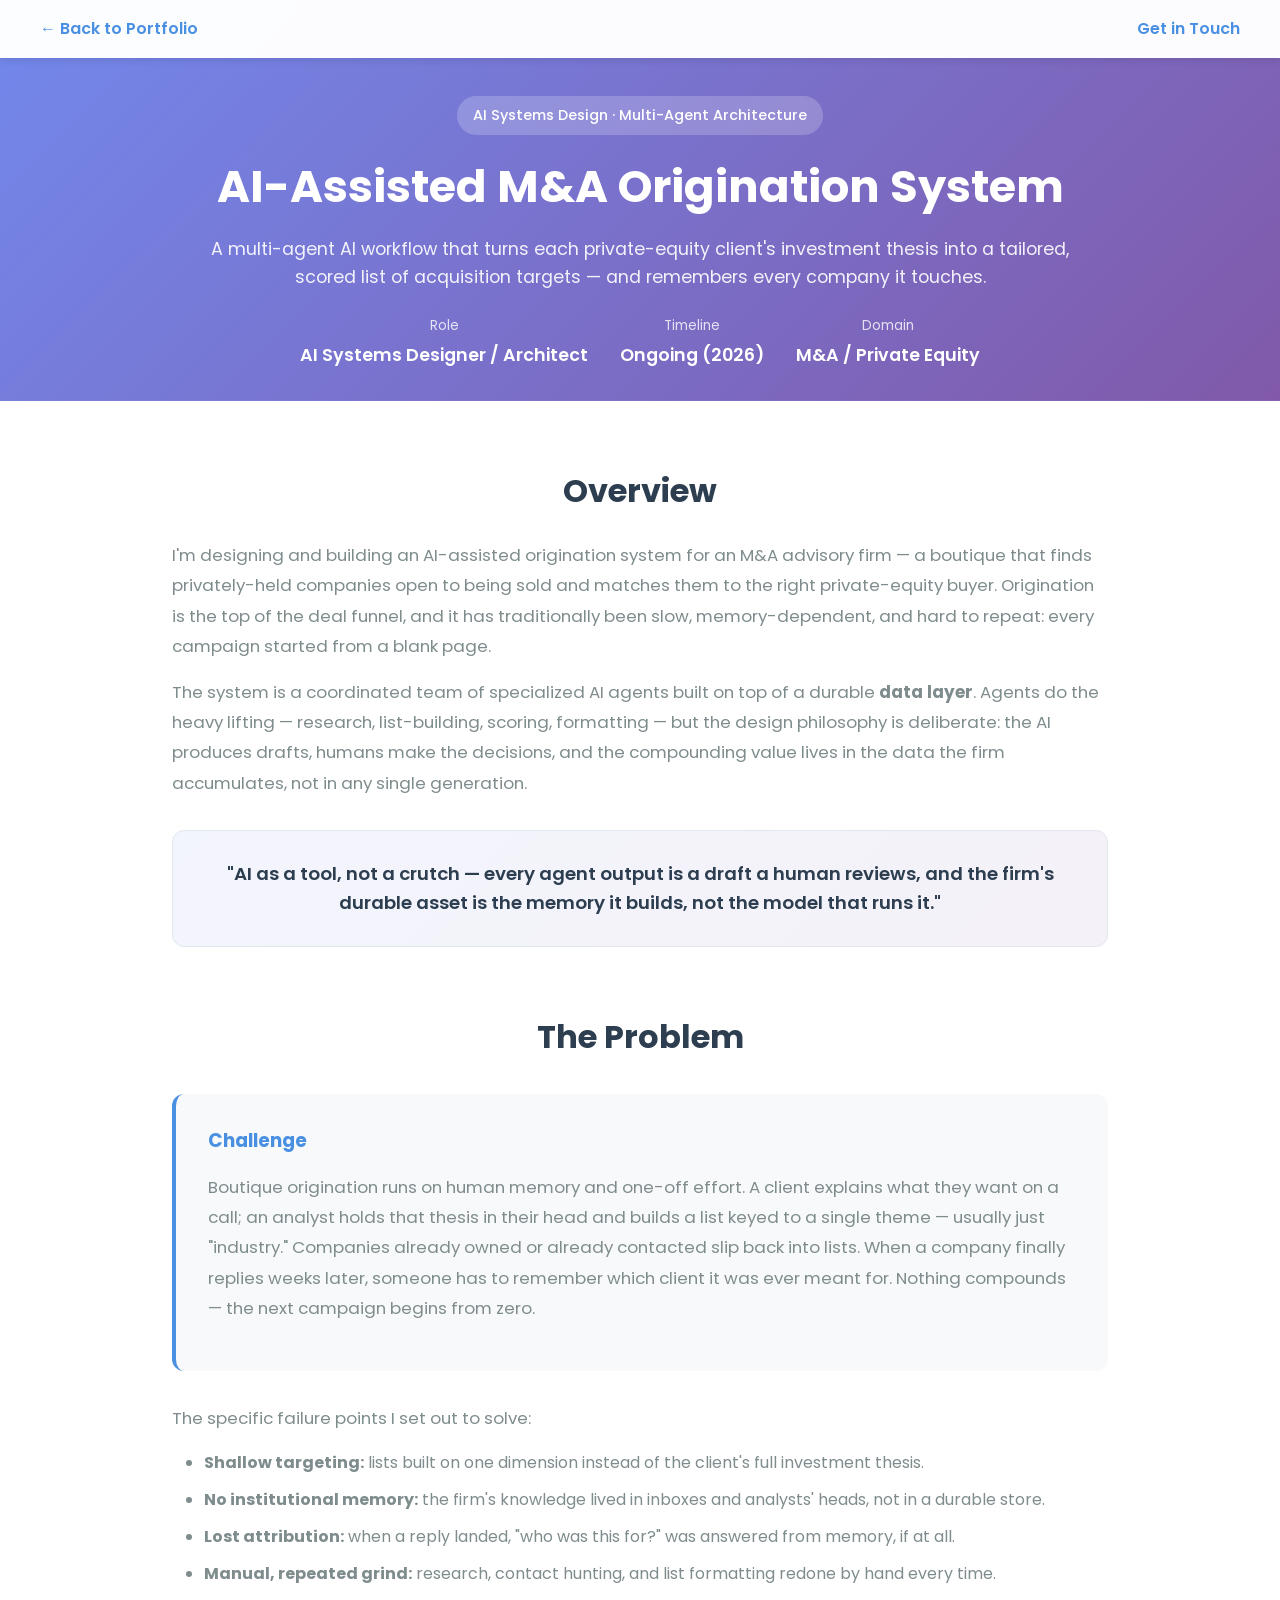
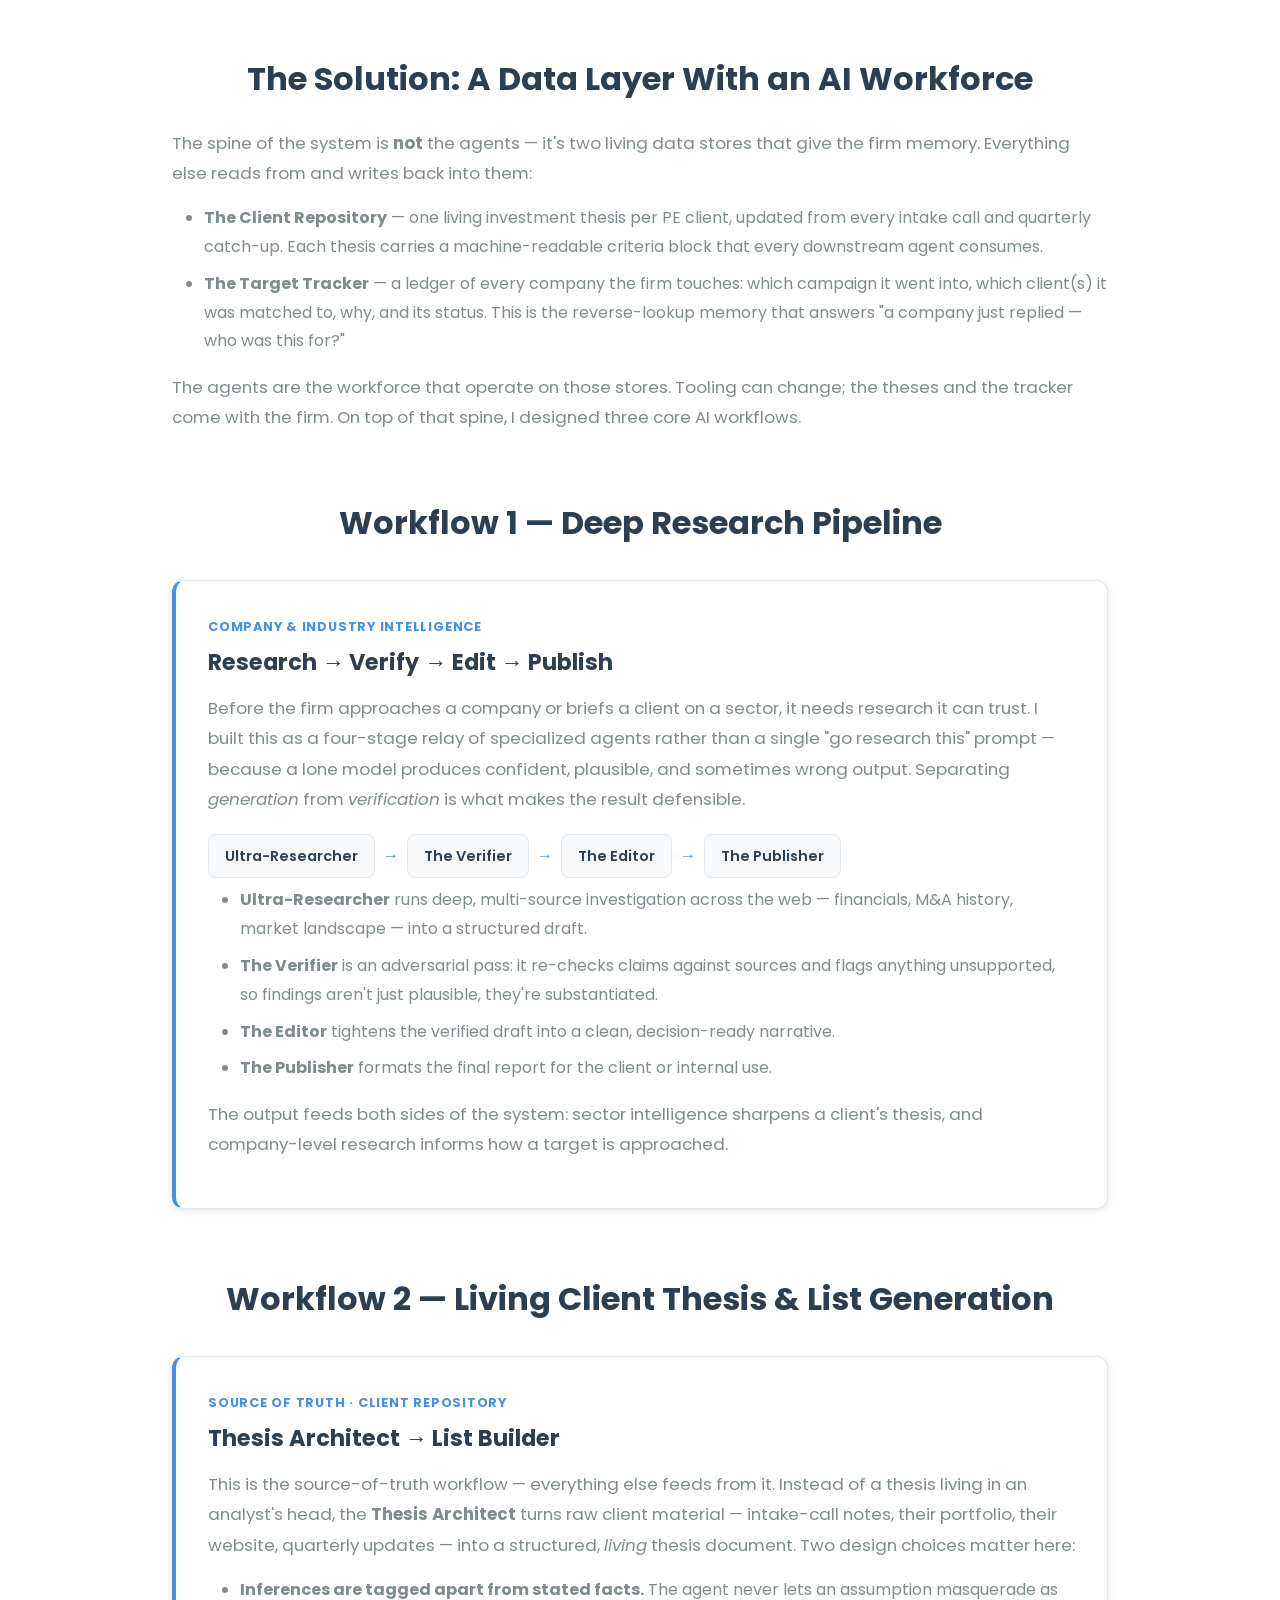
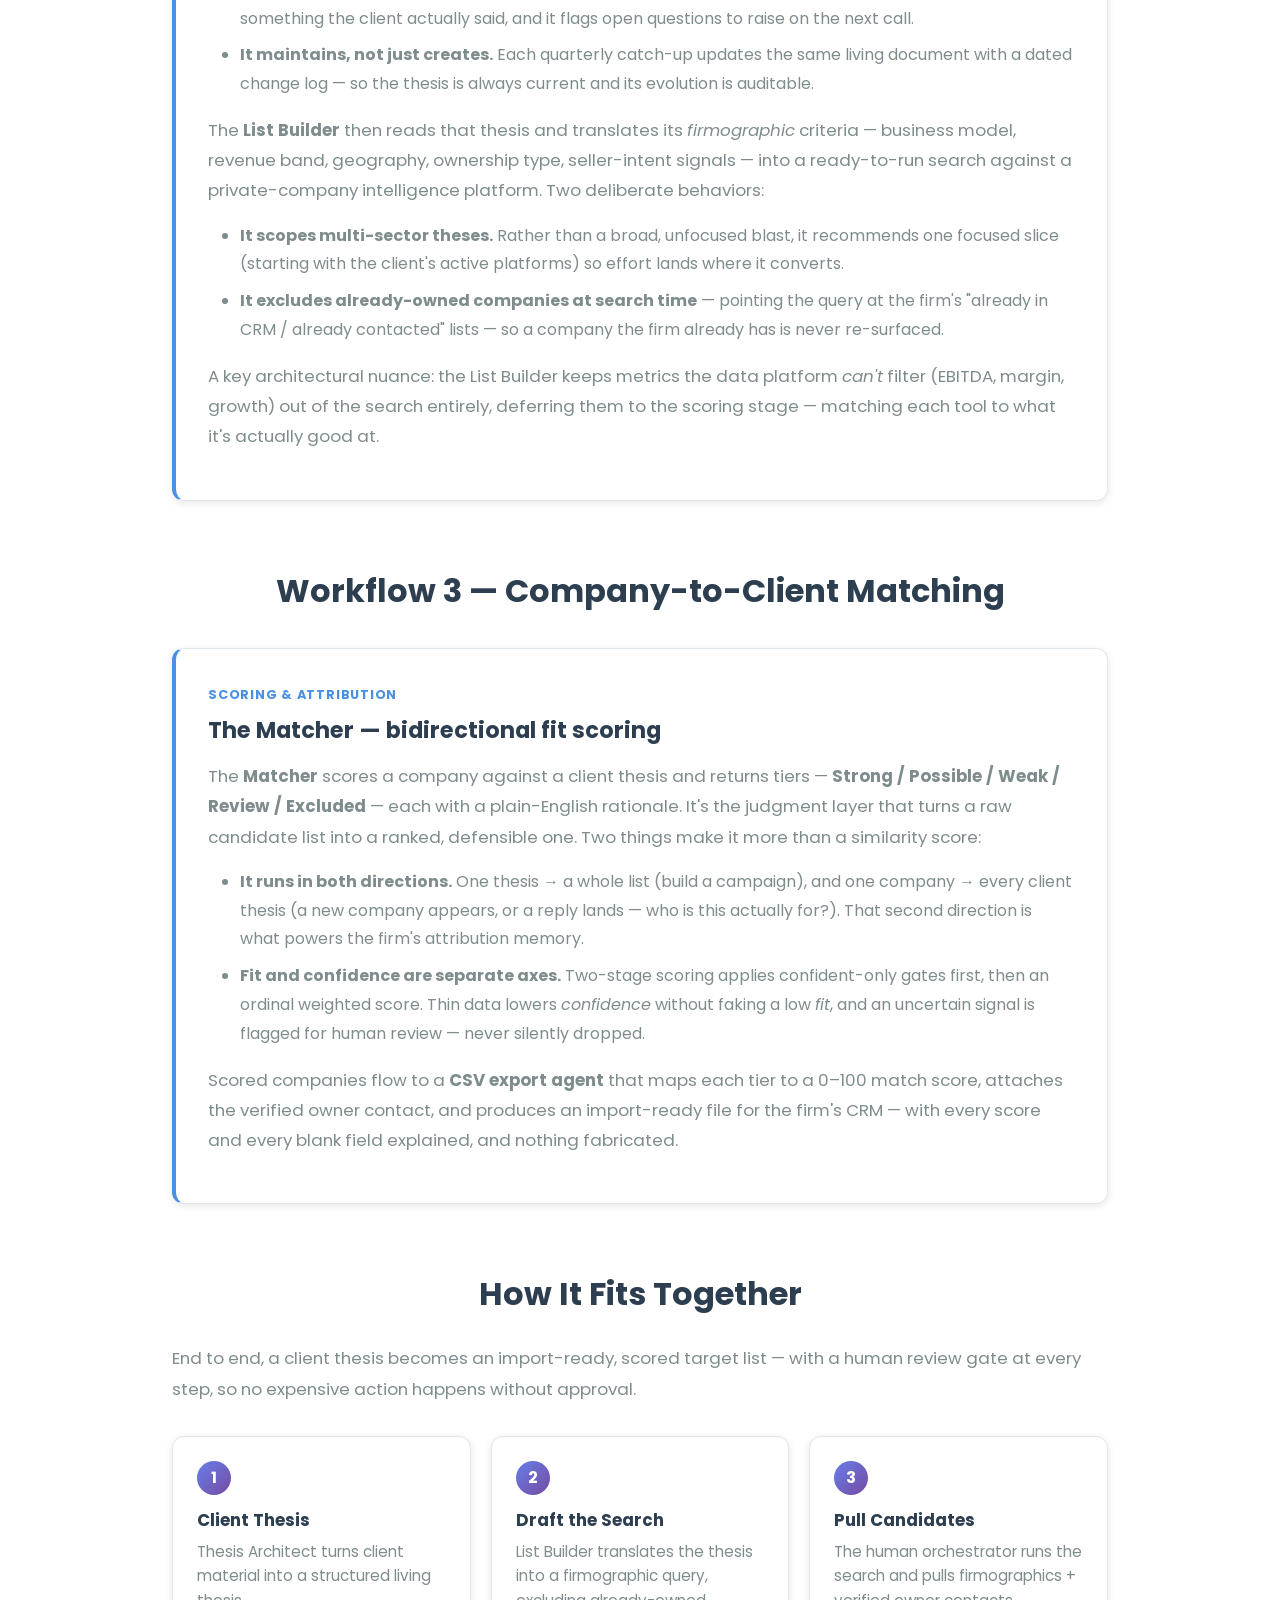
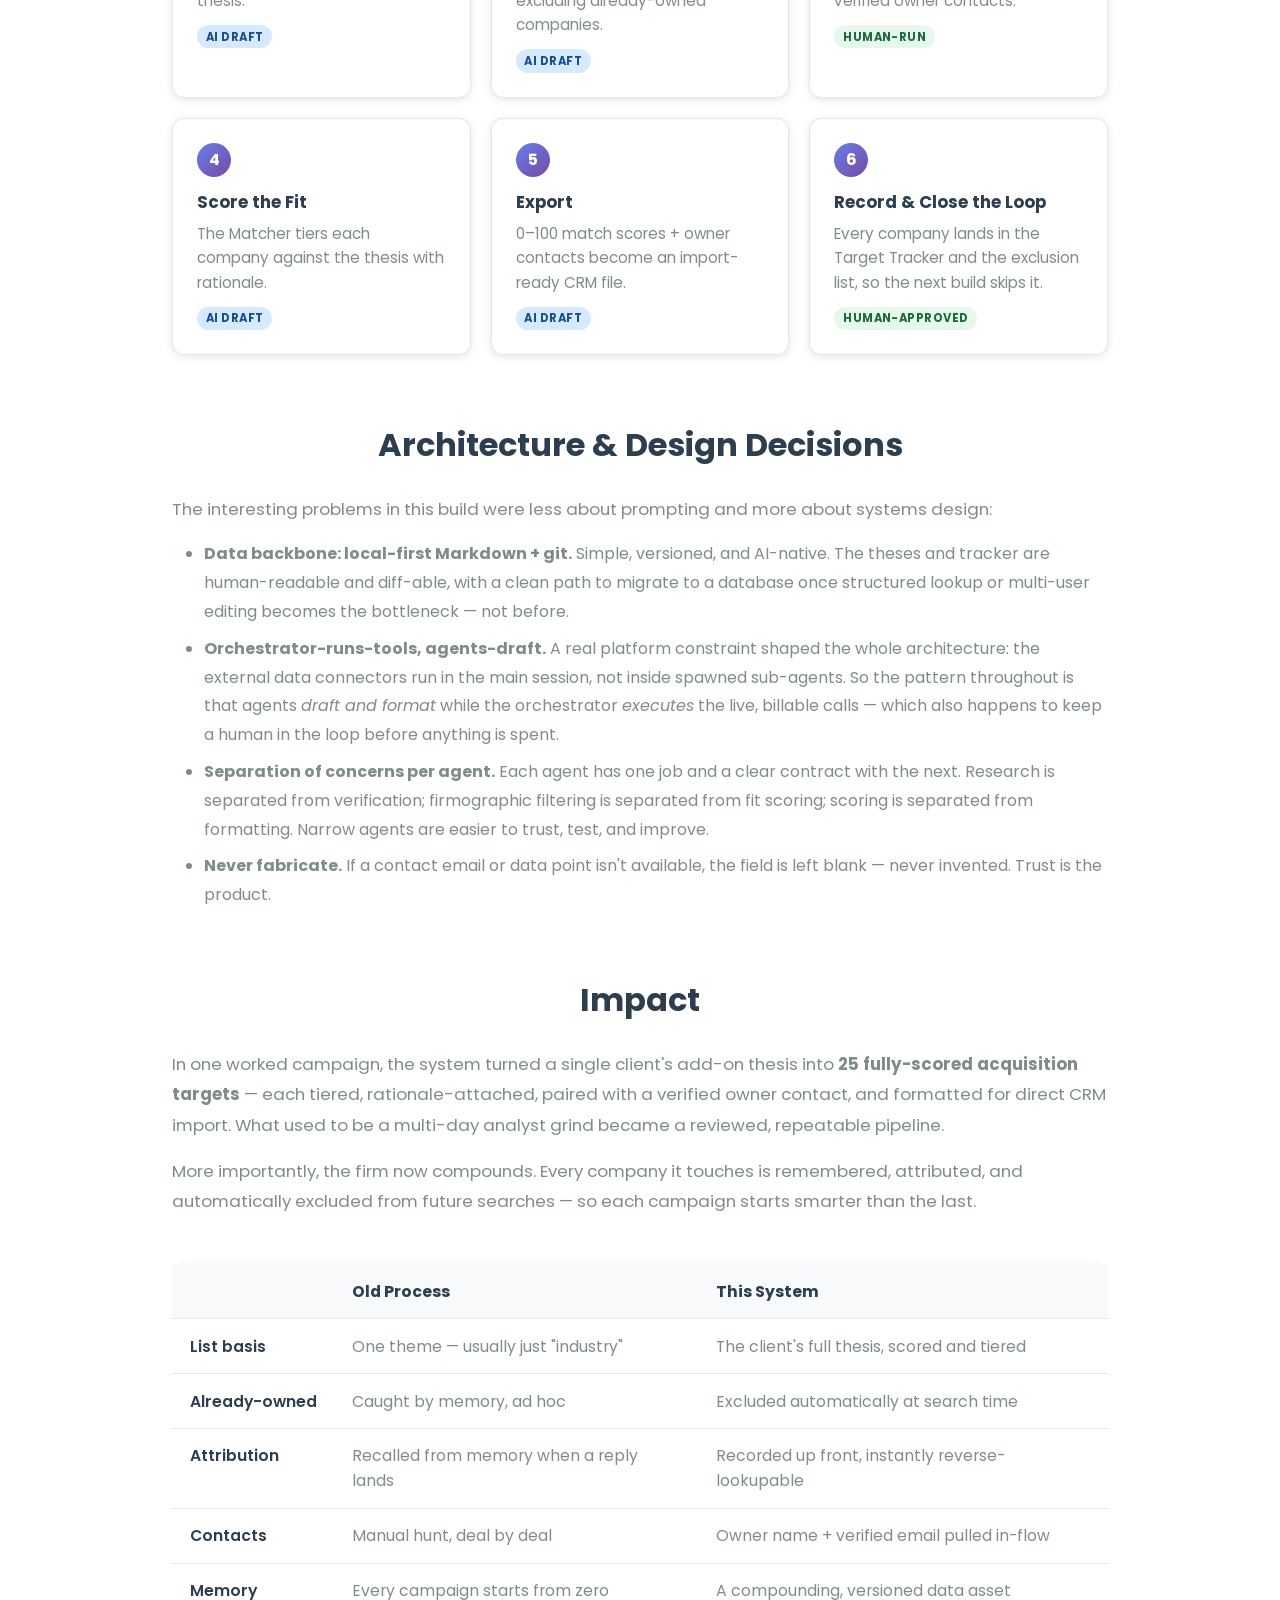
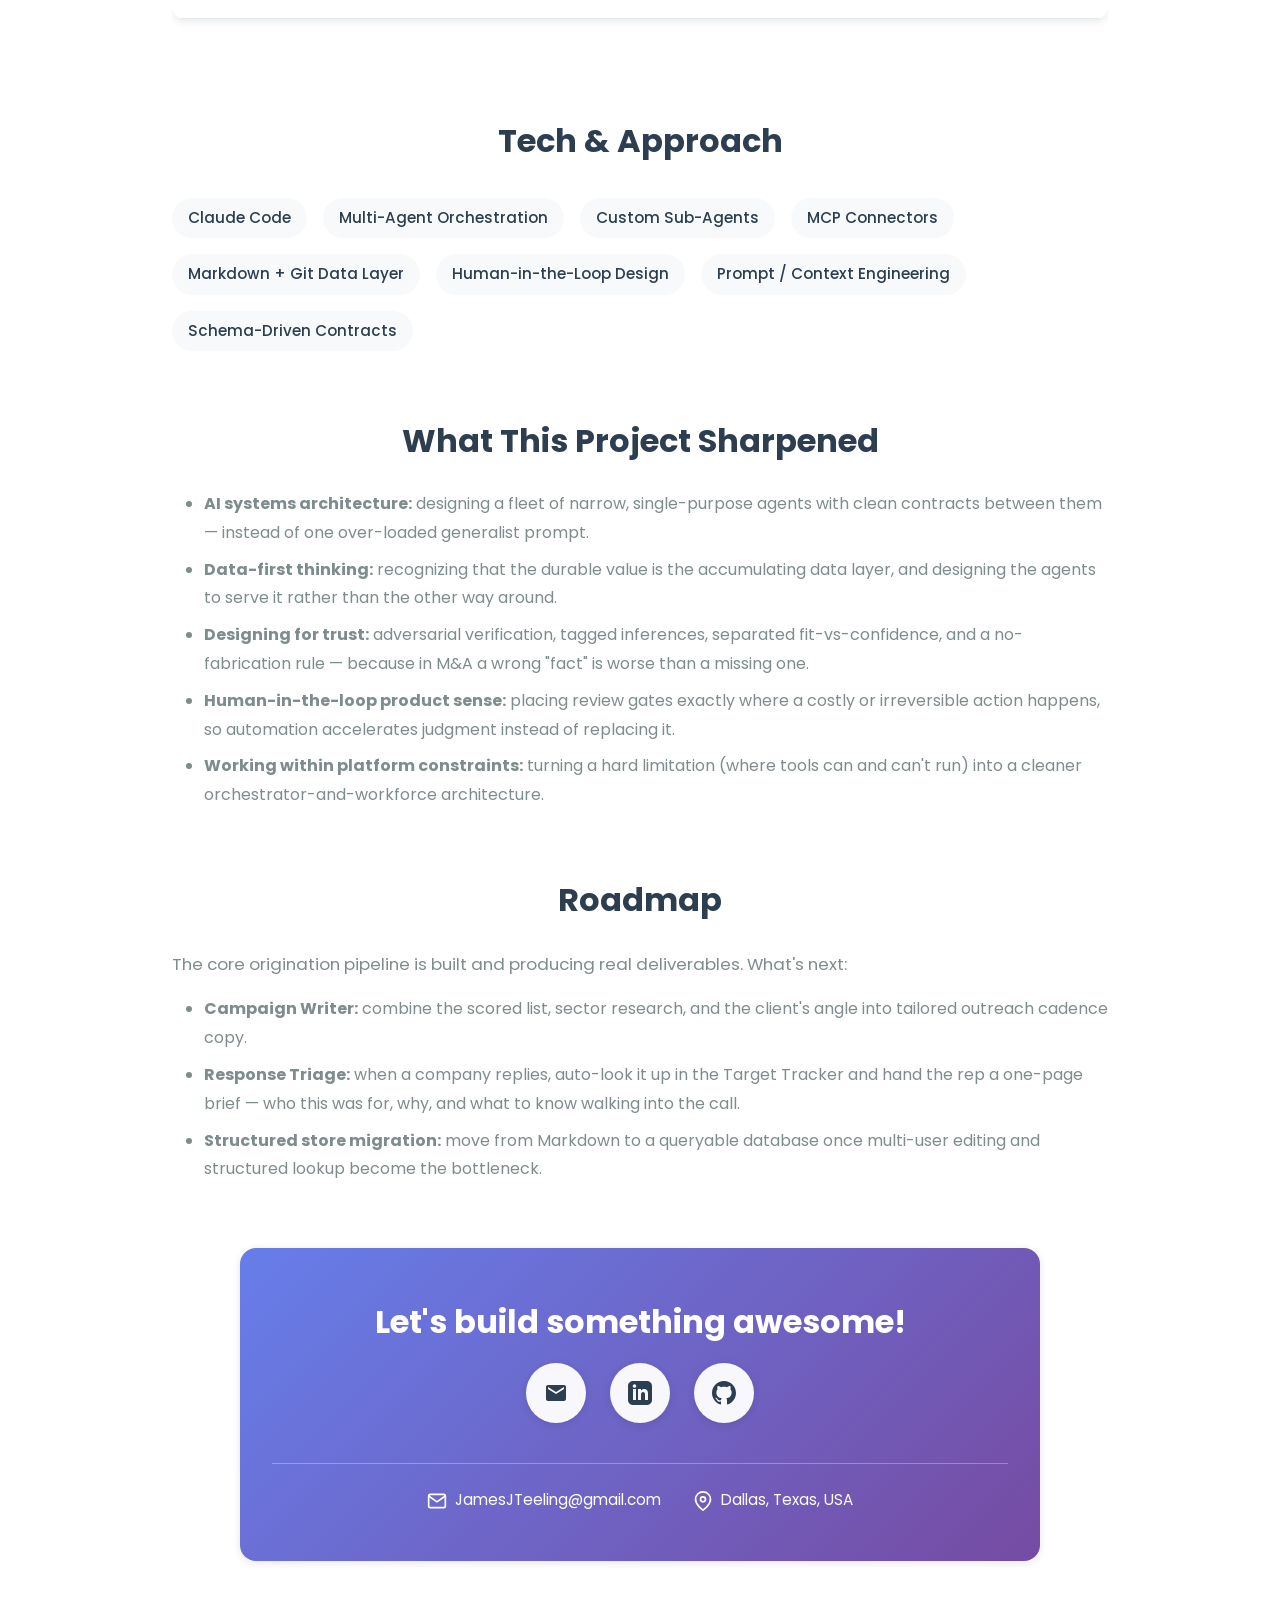
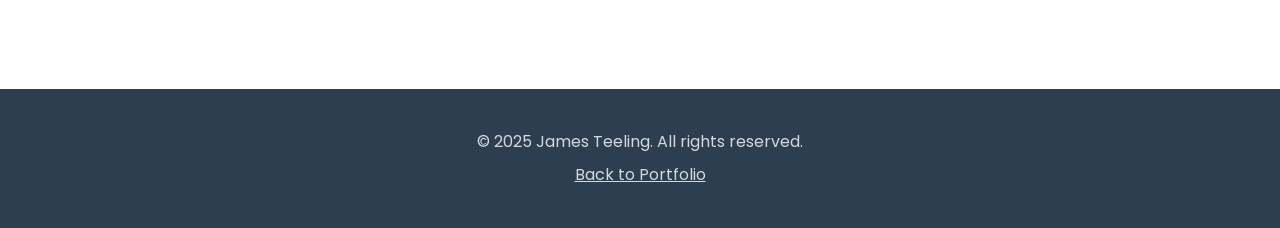
==== projects/ai-origination-system.html @ 022ec5b0 "updated resume" ====
<!DOCTYPE html>
<html lang="en">
<head>
    <meta charset="UTF-8">
    <meta name="viewport" content="width=device-width, initial-scale=1.0">
    <meta name="description" content="AI-Assisted M&A Origination System - A multi-agent AI workflow case study by James Teeling">
    <title>AI Origination System - James Teeling</title>
    <link rel="stylesheet" href="../styles.css">
    <link rel="stylesheet" href="project-styles.css">
    <link rel="preconnect" href="https://fonts.googleapis.com">
    <link rel="preconnect" href="https://fonts.gstatic.com" crossorigin>
    <link href="https://fonts.googleapis.com/css2?family=Poppins:wght@300;400;500;600;700&display=swap" rel="stylesheet">
    <style>
        /* Case-study-scoped visuals (no external image needed) */
        .origination-hero {
            background-image: linear-gradient(135deg, rgba(102, 126, 234, 0.92) 0%, rgba(118, 75, 162, 0.92) 100%);
            background-size: cover;
            background-position: center;
        }

        /* Principle banner */
        .principle-banner {
            background: linear-gradient(135deg, rgba(102, 126, 234, 0.08) 0%, rgba(118, 75, 162, 0.08) 100%);
            border: 1px solid var(--border-color);
            border-radius: 12px;
            padding: 1.75rem 2rem;
            margin: 2rem 0;
            text-align: center;
        }
        .principle-banner p {
            font-size: 1.15rem;
            font-weight: 600;
            color: var(--text-dark);
            margin: 0;
            line-height: 1.6;
        }

        /* Workflow cards */
        .workflow-card {
            background: var(--bg-white);
            border: 1px solid var(--border-color);
            border-left: 4px solid var(--primary-color);
            border-radius: 12px;
            padding: 2rem;
            margin: 2rem 0;
            box-shadow: var(--shadow-sm);
        }
        .workflow-card .workflow-eyebrow {
            display: inline-block;
            font-size: 0.8rem;
            font-weight: 700;
            letter-spacing: 0.06em;
            text-transform: uppercase;
            color: var(--primary-color);
            margin-bottom: 0.5rem;
        }
        .workflow-card h3 {
            font-size: 1.4rem;
            color: var(--text-dark);
            margin-bottom: 0.75rem;
        }
        .workflow-card p { color: var(--text-light); line-height: 1.8; margin-bottom: 1rem; }

        /* Agent chain (research pipeline) */
        .agent-chain {
            display: flex;
            flex-wrap: wrap;
            align-items: center;
            gap: 0.5rem;
            margin: 1.25rem 0 0.5rem;
        }
        .agent-node {
            background: var(--bg-light);
            border: 1px solid var(--border-color);
            border-radius: 8px;
            padding: 0.6rem 1rem;
            font-weight: 600;
            font-size: 0.9rem;
            color: var(--text-dark);
        }
        .agent-arrow { color: var(--primary-color); font-weight: 700; }

        /* Pipeline flow (numbered steps) */
        .flow-grid {
            display: grid;
            grid-template-columns: repeat(auto-fit, minmax(220px, 1fr));
            gap: 1.25rem;
            margin: 2rem 0;
            counter-reset: flow;
        }
        .flow-step {
            background: var(--bg-white);
            border: 1px solid var(--border-color);
            border-radius: 12px;
            padding: 1.5rem;
            position: relative;
            box-shadow: var(--shadow-sm);
        }
        .flow-step::before {
            counter-increment: flow;
            content: counter(flow);
            display: flex;
            align-items: center;
            justify-content: center;
            width: 34px;
            height: 34px;
            border-radius: 50%;
            background: linear-gradient(135deg, #667eea, #764ba2);
            color: white;
            font-weight: 700;
            margin-bottom: 0.75rem;
        }
        .flow-step h4 { color: var(--text-dark); font-size: 1.05rem; margin-bottom: 0.4rem; }
        .flow-step p { color: var(--text-light); font-size: 0.95rem; line-height: 1.6; margin: 0; }
        .flow-step .actor {
            display: inline-block;
            font-size: 0.72rem;
            font-weight: 700;
            letter-spacing: 0.04em;
            text-transform: uppercase;
            padding: 0.15rem 0.55rem;
            border-radius: 20px;
            margin-top: 0.75rem;
        }
        .actor.ai { background: #D6EAFF; color: #1c4f8a; }
        .actor.human { background: #E6F7EC; color: #1d6b3c; }

        /* Comparison table */
        .compare-table {
            width: 100%;
            border-collapse: collapse;
            margin: 2rem 0;
            font-size: 0.98rem;
            overflow: hidden;
            border-radius: 12px;
            box-shadow: var(--shadow-sm);
        }
        .compare-table th, .compare-table td {
            text-align: left;
            padding: 0.9rem 1.1rem;
            border-bottom: 1px solid var(--border-color);
            vertical-align: top;
        }
        .compare-table thead th {
            background: var(--bg-light);
            color: var(--text-dark);
            font-weight: 700;
        }
        .compare-table tbody td { color: var(--text-light); }
        .compare-table td:first-child { font-weight: 600; color: var(--text-dark); white-space: nowrap; }
        .table-scroll { overflow-x: auto; }

        @media (max-width: 768px) {
            .agent-chain { font-size: 0.8rem; }
        }
    </style>
</head>
<body>
    <!-- Navigation -->
    <nav class="project-nav">
        <div class="nav-content">
            <a href="../index.html#projects" class="back-button">
                ← Back to Portfolio
            </a>
            <a href="mailto:JamesJTeeling@gmail.com" class="back-button">Get in Touch</a>
        </div>
    </nav>

    <!-- Hero Section -->
    <section class="project-hero origination-hero">
        <div class="hero-content">
            <span class="project-category">AI Systems Design · Multi-Agent Architecture</span>
            <h1>AI-Assisted M&A Origination System</h1>
            <p class="subtitle">A multi-agent AI workflow that turns each private-equity client's investment thesis into a tailored, scored list of acquisition targets — and remembers every company it touches.</p>
            <div class="project-meta">
                <div class="meta-item">
                    <span class="meta-label">Role</span>
                    <span class="meta-value">AI Systems Designer / Architect</span>
                </div>
                <div class="meta-item">
                    <span class="meta-label">Timeline</span>
                    <span class="meta-value">Ongoing (2026)</span>
                </div>
                <div class="meta-item">
                    <span class="meta-label">Domain</span>
                    <span class="meta-value">M&A / Private Equity</span>
                </div>
            </div>
        </div>
    </section>

    <!-- Main Content -->
    <div class="project-content">

        <!-- Overview -->
        <section class="content-section">
            <h2 class="section-title">Overview</h2>
            <p>I'm designing and building an AI-assisted origination system for an M&amp;A advisory firm — a boutique that finds privately-held companies open to being sold and matches them to the right private-equity buyer. Origination is the top of the deal funnel, and it has traditionally been slow, memory-dependent, and hard to repeat: every campaign started from a blank page.</p>
            <p>The system is a coordinated team of specialized AI agents built on top of a durable <strong>data layer</strong>. Agents do the heavy lifting — research, list-building, scoring, formatting — but the design philosophy is deliberate: the AI produces drafts, humans make the decisions, and the compounding value lives in the data the firm accumulates, not in any single generation.</p>
            <div class="principle-banner">
                <p>"AI as a tool, not a crutch — every agent output is a draft a human reviews, and the firm's durable asset is the memory it builds, not the model that runs it."</p>
            </div>
        </section>

        <!-- The Problem -->
        <section class="content-section">
            <h2 class="section-title">The Problem</h2>
            <div class="highlight-box">
                <h3>Challenge</h3>
                <p>Boutique origination runs on human memory and one-off effort. A client explains what they want on a call; an analyst holds that thesis in their head and builds a list keyed to a single theme — usually just "industry." Companies already owned or already contacted slip back into lists. When a company finally replies weeks later, someone has to remember which client it was ever meant for. Nothing compounds — the next campaign begins from zero.</p>
            </div>
            <p>The specific failure points I set out to solve:</p>
            <ul>
                <li><strong>Shallow targeting:</strong> lists built on one dimension instead of the client's full investment thesis.</li>
                <li><strong>No institutional memory:</strong> the firm's knowledge lived in inboxes and analysts' heads, not in a durable store.</li>
                <li><strong>Lost attribution:</strong> when a reply landed, "who was this for?" was answered from memory, if at all.</li>
                <li><strong>Manual, repeated grind:</strong> research, contact hunting, and list formatting redone by hand every time.</li>
            </ul>
        </section>

        <!-- The Solution -->
        <section class="content-section">
            <h2 class="section-title">The Solution: A Data Layer With an AI Workforce</h2>
            <p>The spine of the system is <strong>not</strong> the agents — it's two living data stores that give the firm memory. Everything else reads from and writes back into them:</p>
            <ul>
                <li><strong>The Client Repository</strong> — one living investment thesis per PE client, updated from every intake call and quarterly catch-up. Each thesis carries a machine-readable criteria block that every downstream agent consumes.</li>
                <li><strong>The Target Tracker</strong> — a ledger of every company the firm touches: which campaign it went into, which client(s) it was matched to, why, and its status. This is the reverse-lookup memory that answers "a company just replied — who was this for?"</li>
            </ul>
            <p>The agents are the workforce that operate on those stores. Tooling can change; the theses and the tracker come with the firm. On top of that spine, I designed three core AI workflows.</p>
        </section>

        <!-- Workflow 1: Research -->
        <section class="content-section">
            <h2 class="section-title">Workflow 1 — Deep Research Pipeline</h2>
            <div class="workflow-card">
                <span class="workflow-eyebrow">Company &amp; Industry Intelligence</span>
                <h3>Research → Verify → Edit → Publish</h3>
                <p>Before the firm approaches a company or briefs a client on a sector, it needs research it can trust. I built this as a four-stage relay of specialized agents rather than a single "go research this" prompt — because a lone model produces confident, plausible, and sometimes wrong output. Separating <em>generation</em> from <em>verification</em> is what makes the result defensible.</p>
                <div class="agent-chain">
                    <span class="agent-node">Ultra-Researcher</span>
                    <span class="agent-arrow">→</span>
                    <span class="agent-node">The Verifier</span>
                    <span class="agent-arrow">→</span>
                    <span class="agent-node">The Editor</span>
                    <span class="agent-arrow">→</span>
                    <span class="agent-node">The Publisher</span>
                </div>
                <ul>
                    <li><strong>Ultra-Researcher</strong> runs deep, multi-source investigation across the web — financials, M&amp;A history, market landscape — into a structured draft.</li>
                    <li><strong>The Verifier</strong> is an adversarial pass: it re-checks claims against sources and flags anything unsupported, so findings aren't just plausible, they're substantiated.</li>
                    <li><strong>The Editor</strong> tightens the verified draft into a clean, decision-ready narrative.</li>
                    <li><strong>The Publisher</strong> formats the final report for the client or internal use.</li>
                </ul>
                <p>The output feeds both sides of the system: sector intelligence sharpens a client's thesis, and company-level research informs how a target is approached.</p>
            </div>
        </section>

        <!-- Workflow 2: Thesis + List -->
        <section class="content-section">
            <h2 class="section-title">Workflow 2 — Living Client Thesis &amp; List Generation</h2>
            <div class="workflow-card">
                <span class="workflow-eyebrow">Source of Truth · Client Repository</span>
                <h3>Thesis Architect → List Builder</h3>
                <p>This is the source-of-truth workflow — everything else feeds from it. Instead of a thesis living in an analyst's head, the <strong>Thesis Architect</strong> turns raw client material — intake-call notes, their portfolio, their website, quarterly updates — into a structured, <em>living</em> thesis document. Two design choices matter here:</p>
                <ul>
                    <li><strong>Inferences are tagged apart from stated facts.</strong> The agent never lets an assumption masquerade as something the client actually said, and it flags open questions to raise on the next call.</li>
                    <li><strong>It maintains, not just creates.</strong> Each quarterly catch-up updates the same living document with a dated change log — so the thesis is always current and its evolution is auditable.</li>
                </ul>
                <p>The <strong>List Builder</strong> then reads that thesis and translates its <em>firmographic</em> criteria — business model, revenue band, geography, ownership type, seller-intent signals — into a ready-to-run search against a private-company intelligence platform. Two deliberate behaviors:</p>
                <ul>
                    <li><strong>It scopes multi-sector theses.</strong> Rather than a broad, unfocused blast, it recommends one focused slice (starting with the client's active platforms) so effort lands where it converts.</li>
                    <li><strong>It excludes already-owned companies at search time</strong> — pointing the query at the firm's "already in CRM / already contacted" lists — so a company the firm already has is never re-surfaced.</li>
                </ul>
                <p>A key architectural nuance: the List Builder keeps metrics the data platform <em>can't</em> filter (EBITDA, margin, growth) out of the search entirely, deferring them to the scoring stage — matching each tool to what it's actually good at.</p>
            </div>
        </section>

        <!-- Workflow 3: Matching -->
        <section class="content-section">
            <h2 class="section-title">Workflow 3 — Company-to-Client Matching</h2>
            <div class="workflow-card">
                <span class="workflow-eyebrow">Scoring &amp; Attribution</span>
                <h3>The Matcher — bidirectional fit scoring</h3>
                <p>The <strong>Matcher</strong> scores a company against a client thesis and returns tiers — <strong>Strong / Possible / Weak / Review / Excluded</strong> — each with a plain-English rationale. It's the judgment layer that turns a raw candidate list into a ranked, defensible one. Two things make it more than a similarity score:</p>
                <ul>
                    <li><strong>It runs in both directions.</strong> One thesis → a whole list (build a campaign), and one company → every client thesis (a new company appears, or a reply lands — who is this actually for?). That second direction is what powers the firm's attribution memory.</li>
                    <li><strong>Fit and confidence are separate axes.</strong> Two-stage scoring applies confident-only gates first, then an ordinal weighted score. Thin data lowers <em>confidence</em> without faking a low <em>fit</em>, and an uncertain signal is flagged for human review — never silently dropped.</li>
                </ul>
                <p>Scored companies flow to a <strong>CSV export agent</strong> that maps each tier to a 0–100 match score, attaches the verified owner contact, and produces an import-ready file for the firm's CRM — with every score and every blank field explained, and nothing fabricated.</p>
            </div>
        </section>

        <!-- End-to-end pipeline -->
        <section class="content-section">
            <h2 class="section-title">How It Fits Together</h2>
            <p>End to end, a client thesis becomes an import-ready, scored target list — with a human review gate at every step, so no expensive action happens without approval.</p>
            <div class="flow-grid">
                <div class="flow-step">
                    <h4>Client Thesis</h4>
                    <p>Thesis Architect turns client material into a structured living thesis.</p>
                    <span class="actor ai">AI Draft</span>
                </div>
                <div class="flow-step">
                    <h4>Draft the Search</h4>
                    <p>List Builder translates the thesis into a firmographic query, excluding already-owned companies.</p>
                    <span class="actor ai">AI Draft</span>
                </div>
                <div class="flow-step">
                    <h4>Pull Candidates</h4>
                    <p>The human orchestrator runs the search and pulls firmographics + verified owner contacts.</p>
                    <span class="actor human">Human-Run</span>
                </div>
                <div class="flow-step">
                    <h4>Score the Fit</h4>
                    <p>The Matcher tiers each company against the thesis with rationale.</p>
                    <span class="actor ai">AI Draft</span>
                </div>
                <div class="flow-step">
                    <h4>Export</h4>
                    <p>0–100 match scores + owner contacts become an import-ready CRM file.</p>
                    <span class="actor ai">AI Draft</span>
                </div>
                <div class="flow-step">
                    <h4>Record &amp; Close the Loop</h4>
                    <p>Every company lands in the Target Tracker and the exclusion list, so the next build skips it.</p>
                    <span class="actor human">Human-Approved</span>
                </div>
            </div>
        </section>

        <!-- Architecture decisions -->
        <section class="content-section">
            <h2 class="section-title">Architecture &amp; Design Decisions</h2>
            <p>The interesting problems in this build were less about prompting and more about systems design:</p>
            <ul>
                <li><strong>Data backbone: local-first Markdown + git.</strong> Simple, versioned, and AI-native. The theses and tracker are human-readable and diff-able, with a clean path to migrate to a database once structured lookup or multi-user editing becomes the bottleneck — not before.</li>
                <li><strong>Orchestrator-runs-tools, agents-draft.</strong> A real platform constraint shaped the whole architecture: the external data connectors run in the main session, not inside spawned sub-agents. So the pattern throughout is that agents <em>draft and format</em> while the orchestrator <em>executes</em> the live, billable calls — which also happens to keep a human in the loop before anything is spent.</li>
                <li><strong>Separation of concerns per agent.</strong> Each agent has one job and a clear contract with the next. Research is separated from verification; firmographic filtering is separated from fit scoring; scoring is separated from formatting. Narrow agents are easier to trust, test, and improve.</li>
                <li><strong>Never fabricate.</strong> If a contact email or data point isn't available, the field is left blank — never invented. Trust is the product.</li>
            </ul>
        </section>

        <!-- Impact -->
        <section class="content-section">
            <h2 class="section-title">Impact</h2>
            <p>In one worked campaign, the system turned a single client's add-on thesis into <strong>25 fully-scored acquisition targets</strong> — each tiered, rationale-attached, paired with a verified owner contact, and formatted for direct CRM import. What used to be a multi-day analyst grind became a reviewed, repeatable pipeline.</p>
            <p>More importantly, the firm now compounds. Every company it touches is remembered, attributed, and automatically excluded from future searches — so each campaign starts smarter than the last.</p>
            <div class="table-scroll">
                <table class="compare-table">
                    <thead>
                        <tr>
                            <th></th>
                            <th>Old Process</th>
                            <th>This System</th>
                        </tr>
                    </thead>
                    <tbody>
                        <tr>
                            <td>List basis</td>
                            <td>One theme — usually just "industry"</td>
                            <td>The client's full thesis, scored and tiered</td>
                        </tr>
                        <tr>
                            <td>Already-owned</td>
                            <td>Caught by memory, ad hoc</td>
                            <td>Excluded automatically at search time</td>
                        </tr>
                        <tr>
                            <td>Attribution</td>
                            <td>Recalled from memory when a reply lands</td>
                            <td>Recorded up front, instantly reverse-lookupable</td>
                        </tr>
                        <tr>
                            <td>Contacts</td>
                            <td>Manual hunt, deal by deal</td>
                            <td>Owner name + verified email pulled in-flow</td>
                        </tr>
                        <tr>
                            <td>Memory</td>
                            <td>Every campaign starts from zero</td>
                            <td>A compounding, versioned data asset</td>
                        </tr>
                    </tbody>
                </table>
            </div>
        </section>

        <!-- Tech stack -->
        <section class="content-section">
            <h2 class="section-title">Tech &amp; Approach</h2>
            <div class="tech-stack">
                <span class="tech-tag">Claude Code</span>
                <span class="tech-tag">Multi-Agent Orchestration</span>
                <span class="tech-tag">Custom Sub-Agents</span>
                <span class="tech-tag">MCP Connectors</span>
                <span class="tech-tag">Markdown + Git Data Layer</span>
                <span class="tech-tag">Human-in-the-Loop Design</span>
                <span class="tech-tag">Prompt / Context Engineering</span>
                <span class="tech-tag">Schema-Driven Contracts</span>
            </div>
        </section>

        <!-- Skills / What I Learned -->
        <section class="content-section">
            <h2 class="section-title">What This Project Sharpened</h2>
            <ul>
                <li><strong>AI systems architecture:</strong> designing a fleet of narrow, single-purpose agents with clean contracts between them — instead of one over-loaded generalist prompt.</li>
                <li><strong>Data-first thinking:</strong> recognizing that the durable value is the accumulating data layer, and designing the agents to serve it rather than the other way around.</li>
                <li><strong>Designing for trust:</strong> adversarial verification, tagged inferences, separated fit-vs-confidence, and a no-fabrication rule — because in M&amp;A a wrong "fact" is worse than a missing one.</li>
                <li><strong>Human-in-the-loop product sense:</strong> placing review gates exactly where a costly or irreversible action happens, so automation accelerates judgment instead of replacing it.</li>
                <li><strong>Working within platform constraints:</strong> turning a hard limitation (where tools can and can't run) into a cleaner orchestrator-and-workforce architecture.</li>
            </ul>
        </section>

        <!-- Roadmap -->
        <section class="content-section">
            <h2 class="section-title">Roadmap</h2>
            <p>The core origination pipeline is built and producing real deliverables. What's next:</p>
            <ul>
                <li><strong>Campaign Writer:</strong> combine the scored list, sector research, and the client's angle into tailored outreach cadence copy.</li>
                <li><strong>Response Triage:</strong> when a company replies, auto-look it up in the Target Tracker and hand the rep a one-page brief — who this was for, why, and what to know walking into the call.</li>
                <li><strong>Structured store migration:</strong> move from Markdown to a queryable database once multi-user editing and structured lookup become the bottleneck.</li>
            </ul>
        </section>

        <!-- Call to Action -->
        <div class="contact-card-full">
            <h3>Let's build something awesome!</h3>
            <div class="social-links-large">
                <a href="mailto:JamesJTeeling@gmail.com?subject=Job Opportunity - Let's Connect" aria-label="Email">
                    <svg width="24" height="24" viewBox="0 0 24 24" fill="currentColor">
                        <path d="M20 4H4c-1.1 0-1.99.9-1.99 2L2 18c0 1.1.9 2 2 2h16c1.1 0 2-.9 2-2V6c0-1.1-.9-2-2-2zm0 4l-8 5-8-5V6l8 5 8-5v2z"/>
                    </svg>
                </a>
                <a href="https://linkedin.com/in/jamesteeling" target="_blank" aria-label="LinkedIn">
                    <svg width="24" height="24" viewBox="0 0 24 24" fill="currentColor">
                        <path d="M19 0h-14c-2.761 0-5 2.239-5 5v14c0 2.761 2.239 5 5 5h14c2.762 0 5-2.239 5-5v-14c0-2.761-2.238-5-5-5zm-11 19h-3v-11h3v11zm-1.5-12.268c-.966 0-1.75-.79-1.75-1.764s.784-1.764 1.75-1.764 1.75.79 1.75 1.764-.783 1.764-1.75 1.764zm13.5 12.268h-3v-5.604c0-3.368-4-3.113-4 0v5.604h-3v-11h3v1.765c1.396-2.586 7-2.777 7 2.476v6.759z"/>
                    </svg>
                </a>
                <a href="https://github.com/NostraJames" target="_blank" aria-label="GitHub">
                    <svg width="24" height="24" viewBox="0 0 24 24" fill="currentColor">
                        <path d="M12 0c-6.626 0-12 5.373-12 12 0 5.302 3.438 9.8 8.207 11.387.599.111.793-.261.793-.577v-2.234c-3.338.726-4.033-1.416-4.033-1.416-.546-1.387-1.333-1.756-1.333-1.756-1.089-.745.083-.729.083-.729 1.205.084 1.839 1.237 1.839 1.237 1.07 1.834 2.807 1.304 3.492.997.107-.775.418-1.305.762-1.604-2.665-.305-5.467-1.334-5.467-5.931 0-1.311.469-2.381 1.236-3.221-.124-.303-.535-1.524.117-3.176 0 0 1.008-.322 3.301 1.23.957-.266 1.983-.399 3.003-.404 1.02.005 2.047.138 3.006.404 2.291-1.552 3.297-1.23 3.297-1.23.653 1.653.242 2.874.118 3.176.77.84 1.235 1.911 1.235 3.221 0 4.609-2.807 5.624-5.479 5.921.43.372.823 1.102.823 2.222v3.293c0 .319.192.694.801.576 4.765-1.589 8.199-6.086 8.199-11.386 0-6.627-5.373-12-12-12z"/>
                    </svg>
                </a>
            </div>

            <div class="contact-info-centered">
                <div class="contact-item-inline">
                    <svg width="20" height="20" viewBox="0 0 24 24" fill="none" stroke="currentColor" stroke-width="2">
                        <path d="M4 4h16c1.1 0 2 .9 2 2v12c0 1.1-.9 2-2 2H4c-1.1 0-2-.9-2-2V6c0-1.1.9-2 2-2z"></path>
                        <polyline points="22,6 12,13 2,6"></polyline>
                    </svg>
                    <span>JamesJTeeling@gmail.com</span>
                </div>
                <div class="contact-item-inline">
                    <svg width="20" height="20" viewBox="0 0 24 24" fill="none" stroke="currentColor" stroke-width="2">
                        <path d="M21 10c0 7-9 13-9 13s-9-6-9-13a9 9 0 0 1 18 0z"></path>
                        <circle cx="12" cy="10" r="3"></circle>
                    </svg>
                    <span>Dallas, Texas, USA</span>
                </div>
            </div>
        </div>

    </div>

    <!-- Footer -->
    <footer class="project-footer">
        <p>&copy; 2025 James Teeling. All rights reserved.</p>
        <p><a href="../index.html" style="color: white;">Back to Portfolio</a></p>
    </footer>

</body>
</html>
---- styles.css ----
/* Reset and Base Styles */
* {
    margin: 0;
    padding: 0;
    box-sizing: border-box;
}

:root {
    --primary-color: #4A90E2;
    --secondary-color: #50C878;
    --text-dark: #2C3E50;
    --text-light: #7F8C8D;
    --bg-light: #F8F9FA;
    --bg-white: #FFFFFF;
    --border-color: #E1E8ED;
    --shadow-sm: 0 2px 8px rgba(0, 0, 0, 0.1);
    --shadow-md: 0 4px 16px rgba(0, 0, 0, 0.1);
    --shadow-lg: 0 8px 32px rgba(0, 0, 0, 0.12);
    --transition: all 0.3s ease;
}

html {
    scroll-behavior: smooth;
}

body {
    font-family: 'Poppins', -apple-system, BlinkMacSystemFont, 'Segoe UI', sans-serif;
    line-height: 1.6;
    color: var(--text-dark);
    background: var(--bg-white);
}

/* Navigation */
#navbar {
    position: fixed;
    top: 0;
    left: 0;
    right: 0;
    background: rgba(255, 255, 255, 0.98);
    backdrop-filter: blur(10px);
    box-shadow: var(--shadow-sm);
    z-index: 1000;
    transition: var(--transition);
}

.btn-download {
    background-color: #a5a7fac0;
    padding: 8px 16px;
    border-radius: 30px;
    transition: all 0.3s ease;

}

.btn-download:hover {
    background-color: #4f46e5;
    transform: translateY(-2px);
    color: #ffffff !important;
}

.nav-container {
    max-width: 1200px;
    margin: 0 auto;
    padding: 1rem 2rem;
    display: flex;
    justify-content: space-between;
    align-items: center;
}

.logo {
    font-size: 1.5rem;
    font-weight: 700;
    color: var(--primary-color);
}

.nav-menu {
    display: flex;
    list-style: none;
    gap: 2rem;
}

.nav-link {
    text-decoration: none;
    color: var(--text-dark);
    font-weight: 500;
    transition: var(--transition);
    position: relative;
}

.nav-link::after {
    content: '';
    position: absolute;
    bottom: -5px;
    left: 0;
    width: 0;
    height: 2px;
    background: var(--primary-color);
    transition: var(--transition);
}

.nav-link:hover::after,
.nav-link.active::after {
    width: 100%;
}

.nav-link:hover {
    color: var(--primary-color);
}

.nav-toggle {
    display: none;
    flex-direction: column;
    cursor: pointer;
    gap: 5px;
}

.nav-toggle span {
    width: 25px;
    height: 3px;
    background: var(--text-dark);
    transition: var(--transition);
}

/* Hero Section */
.hero {
    min-height: 65vh;
    display: flex;
    align-items: center;
    justify-content: center;
    background: linear-gradient(135deg, rgba(102, 126, 234, 0.85) 0%, rgba(118, 75, 162, 0.85) 100%),
                url('https://images.unsplash.com/photo-1451187580459-43490279c0fa?q=80&w=2072&auto=format&fit=crop') center/cover no-repeat;
    color: white;
    text-align: center;
    position: relative;
    padding: 2rem;
}

.hero-content {
    max-width: 800px;
    animation: fadeInUp 1s ease;
}

.hero-title-wrapper {
    display: flex;
    align-items: baseline;
    gap: 1rem;
    justify-content: center;
    margin-bottom: 0.75rem;
    animation: fadeInUp 1s ease 0.2s both;
}

.hero-title {
    font-size: 3rem;
    font-weight: 700;
    margin-bottom: 0;
    animation: inherit;
}

.hero-certifications {
    font-size: 1.5rem;
    font-weight: 400;
    opacity: 0.85;
}

.hero-subtitle {
    font-size: 1.25rem;
    font-weight: 300;
    margin-bottom: 1.5rem;
    opacity: 0.9;
    animation: fadeInUp 1s ease 0.4s both;
}

.hero-buttons {
    display: flex;
    gap: 1rem;
    justify-content: center;
    flex-wrap: wrap;
    animation: fadeInUp 1s ease 0.6s both;
}

.hero-buttons .btn-full-width {
    flex-basis: 50%;
}

/* Scroll Indicator */
.scroll-indicator {
    position: absolute;
    bottom: 30px;
    left: 50%;
    transform: translateX(-50%);
}

.scroll-indicator a {
    display: block;
    width: 30px;
    height: 50px;
    border: 2px solid rgba(255, 255, 255, 0.5);
    border-radius: 25px;
    position: relative;
}

.scroll-indicator span {
    position: absolute;
    top: 10px;
    left: 50%;
    width: 6px;
    height: 6px;
    margin-left: -3px;
    background-color: rgba(255, 255, 255, 0.8);
    border-radius: 50%;
    animation: scroll 2s infinite;
}

@keyframes scroll {
    0%, 20% {
        transform: translateY(0);
        opacity: 0;
    }
    50% {
        opacity: 1;
    }
    100% {
        transform: translateY(20px);
        opacity: 0;
    }
}

/* Buttons */
.btn {
    display: inline-block;
    padding: 12px 32px;
    text-decoration: none;
    border-radius: 50px;
    font-weight: 600;
    transition: var(--transition);
    border: 2px solid transparent;
}

.btn-primary {
    background: white;
    color: var(--primary-color);
}

.btn-primary:hover {
    transform: translateY(-3px);
    box-shadow: var(--shadow-md);
}

.btn-secondary {
    background: transparent;
    color: white;
    border-color: white;
}

.btn-secondary:hover {
    background: white;
    color: var(--primary-color);
    transform: translateY(-3px);
}

/* Sections */
.section {
    padding: 80px 2rem;
}

.section-alt {
    background: var(--bg-light);
}

.container {
    max-width: 1200px;
    margin: 0 auto;
}

.section-title {
    font-size: 2.5rem;
    font-weight: 700;
    text-align: center;
    margin-bottom: 3rem;
    color: var(--text-dark);
}

/* About Section */
.about-content {
    display: grid;
    grid-template-columns: 1fr 1fr;
    gap: 2rem;
}

.profile-card,
.skills-card {
    background: var(--bg-white);
    padding: 2rem;
    border-radius: 12px;
    box-shadow: var(--shadow-md);
}

.profile-card h3,
.skills-card h3 {
    font-size: 1.5rem;
    margin-bottom: 1.5rem;
    color: var(--primary-color);
}

.profile-info {
    margin-bottom: 1.5rem;
}

.info-item {
    display: flex;
    justify-content: space-between;
    padding: 0.75rem 0;
    border-bottom: 1px solid var(--border-color);
}

.info-item .label {
    font-weight: 600;
    color: var(--text-dark);
}

.info-item .value {
    color: var(--text-light);
}

.bio {
    color: var(--text-light);
    margin-bottom: 1.5rem;
    line-height: 1.8;
}

.profile-buttons {
    display: flex;
    gap: 1rem;
}

.skills-intro {
    color: var(--text-light);
    margin-bottom: 1.5rem;
}

.skills-list {
    display: flex;
    flex-direction: column;
    gap: 1.5rem;
}

.skill-item {
    margin-bottom: 0.5rem;
}

.skill-header {
    display: flex;
    justify-content: space-between;
    margin-bottom: 0.5rem;
}

.skill-name {
    font-weight: 600;
    color: var(--text-dark);
}

.skill-percentage {
    color: var(--primary-color);
    font-weight: 600;
}

.skill-bar {
    height: 8px;
    background: var(--border-color);
    border-radius: 10px;
    overflow: hidden;
}

.skill-progress {
    height: 100%;
    background: linear-gradient(90deg, var(--primary-color), var(--secondary-color));
    border-radius: 10px;
    transition: width 3s ease;
}

/* Resume Section */
.resume-section {
    margin-bottom: 4rem;
}

.resume-section-title {
    font-size: 2rem;
    font-weight: 600;
    margin-bottom: 2rem;
    color: var(--text-dark);
}

.timeline {
    position: relative;
    padding-left: 3rem;
}

.timeline::before {
    content: '';
    position: absolute;
    left: 0;
    top: 0;
    bottom: 0;
    width: 2px;
    background: var(--border-color);
}

.timeline-item {
    position: relative;
    margin-bottom: 3rem;
}

.timeline-marker {
    position: absolute;
    left: -3.5rem;
    top: 0;
    width: 16px;
    height: 16px;
    border-radius: 50%;
    background: var(--primary-color);
    border: 3px solid var(--bg-white);
    box-shadow: 0 0 0 3px var(--border-color);
}

.timeline-content {
    background: var(--bg-white);
    padding: 1.5rem;
    border-radius: 8px;
    box-shadow: var(--shadow-sm);
}

.job-title {
    font-size: 1.25rem;
    font-weight: 600;
    color: var(--text-dark);
    margin-bottom: 0rem;
}

.job-title--minor {
    font-size: 1rem;
    font-weight: 600;
    margin-bottom: 0.25rem;
}

.job-date {
    color: var(--text-light);
    font-size: 0.9rem;
    margin-bottom: 0.5rem;
}

.company {
    color: var(--primary-color);
    font-weight: 600;
    margin-bottom: 1rem;
}

.company a {
    color: var(--primary-color);
    text-decoration: none;
    transition: var(--transition);
}

.company a:hover {
    text-decoration: underline;
}

.job-description {
    color: var(--text-light);
    line-height: 1.7;
}

/* Projects Section */
.projects-grid {
    display: grid;
    grid-template-columns: repeat(auto-fit, minmax(380px, 1fr));
    gap: 2rem;
}

.project-card {
    background: var(--bg-white);
    border-radius: 12px;
    overflow: hidden;
    box-shadow: var(--shadow-md);
    transition: var(--transition);
}

.project-card:hover {
    transform: translateY(-8px);
    box-shadow: var(--shadow-lg);
}

.project-image {
    width: 100%;
    height: 200px;
    overflow: hidden;
}

.project-image img {
    width: 100%;
    height: 100%;
    object-fit: cover;
    transition: var(--transition);
}

.project-card:hover .project-image img {
    transform: scale(1.5);
}

.project-text-visual {
    transition: var(--transition);
}

.project-card:hover .project-text-visual {
    transform: scale(1.5);
}

.project-content {
    padding: 1.5rem;
}

.project-title {
    font-size: 1.25rem;
    font-weight: 600;
    margin-bottom: 1rem;
    color: var(--text-dark);
}

.project-description {
    color: var(--text-light);
    margin-bottom: 1rem;
    line-height: 1.6;
}

.project-tags {
    display: flex;
    flex-wrap: wrap;
    gap: 0.5rem;
    margin-bottom: 1rem;
}

.tag {
    background: #D6EAFF;
    color: var(--text-dark);
    padding: 0.25rem 0.75rem;
    border-radius: 20px;
    font-size: 0.85rem;
    font-weight: 500;
}

.project-links {
    display: flex;
    gap: 1rem;
}

.project-link {
    color: var(--primary-color);
    text-decoration: none;
    font-weight: 600;
    transition: var(--transition);
}

.project-link:hover {
    color: var(--secondary-color);
}

/* Contact Section */
.contact-card-full {
    text-align: center;
    padding: 3rem 2rem;
    background: linear-gradient(135deg, #667eea 0%, #764ba2 100%);
    border-radius: 16px;
    box-shadow: var(--shadow-sm);
    max-width: 800px;
    margin: 0 auto;
}

.contact-card-full h3 {
    font-size: 2rem;
    margin-bottom: 1rem;
    color: white;
}

.contact-card-full > p {
    color: var(--text-light);
    font-size: 1.1rem;
    margin-bottom: 2.5rem;
    line-height: 1.6;
}

/* Large Social Icons */
.social-links-large {
    display: flex;
    gap: 1.5rem;
    justify-content: center;
    margin-bottom: 2.5rem;
}

.social-links-large a {
    width: 60px;
    height: 60px;
    display: flex;
    align-items: center;
    justify-content: center;
    background: rgba(255, 255, 255, 0.95);
    border-radius: 50%;
    color: var(--text-dark);
    transition: var(--transition);
    box-shadow: var(--shadow-sm);
}

.social-links-large a:hover {
    background: white;
    color: #667eea;
    transform: translateY(-5px);
    box-shadow: var(--shadow-md);
}

/* Contact Info Centered */
.contact-info-centered {
    display: flex;
    gap: 2rem;
    justify-content: center;
    flex-wrap: wrap;
    padding-top: 1.5rem;
    border-top: 1px solid rgba(255, 255, 255, 0.3);
}

.contact-item-inline {
    display: flex;
    align-items: center;
    gap: 0.5rem;
    color: white;
    font-size: 0.95rem;
}

.contact-item-inline svg {
    color: white;
    flex-shrink: 0;
}

/* Footer */
.footer {
    background: var(--text-dark);
    color: white;
    text-align: center;
    padding: 2rem;
}

.footer p {
    margin: 0.5rem 0;
    opacity: 0.8;
}

/* Animations */
@keyframes fadeInUp {
    from {
        opacity: 0;
        transform: translateY(30px);
    }
    to {
        opacity: 1;
        transform: translateY(0);
    }
}

/* Responsive Design */
@media (max-width: 968px) {
    .about-content {
        grid-template-columns: 1fr;
    }
    
    .projects-grid {
        grid-template-columns: 1fr;
    }
    
    .contact-card-full {
        padding: 2rem 1.5rem;
    }
    
    .contact-info-centered {
        flex-direction: column;
        gap: 1rem;
        align-items: center;
    }
}

@media (max-width: 768px) {
    .nav-toggle {
        display: flex;
    }
    
    .nav-menu {
        position: fixed;
        top: 70px;
        left: -100%;
        width: 100%;
        background: white;
        flex-direction: column;
        padding: 2rem;
        box-shadow: var(--shadow-lg);
        transition: var(--transition);
    }
    
    .nav-menu.active {
        left: 0;
    }
    
    .hero-title {
        font-size: 2.5rem;
    }
    
    .hero-subtitle {
        font-size: 1.2rem;
    }
    
    .hero-buttons {
        flex-direction: column;
    }
    
    .section-title {
        font-size: 2rem;
    }
    
    .timeline {
        padding-left: 2rem;
    }
    
    .timeline-marker {
        left: -2.5rem;
    }
    
    .profile-buttons {
        flex-direction: column;
    }
}

@media (max-width: 480px) {
    .hero-title {
        font-size: 2rem;
    }
    
    .hero-subtitle {
        font-size: 1rem;
    }
    
    .section {
        padding: 60px 1rem;
    }
    
    .contact-card-full h3 {
        font-size: 1.5rem;
    }
    
    .social-links-large {
        gap: 1rem;
    }
    
    .social-links-large a {
        width: 50px;
        height: 50px;
    }
}
---- projects/project-styles.css ----
/* Project Case Study Styles */
* {
    margin: 0;
    padding: 0;
    box-sizing: border-box;
}

:root {
    --primary-color: #4A90E2;
    --secondary-color: #50C878;
    --text-dark: #2C3E50;
    --text-light: #7F8C8D;
    --bg-light: #F8F9FA;
    --bg-white: #FFFFFF;
    --border-color: #E1E8ED;
    --shadow-sm: 0 2px 8px rgba(0, 0, 0, 0.1);
    --shadow-md: 0 4px 16px rgba(0, 0, 0, 0.1);
    --shadow-lg: 0 8px 32px rgba(0, 0, 0, 0.12);
    --transition: all 0.3s ease;
}

html {
    scroll-behavior: smooth;
}

body {
    font-family: 'Poppins', -apple-system, BlinkMacSystemFont, 'Segoe UI', sans-serif;
    line-height: 1.6;
    color: var(--text-dark);
    background: var(--bg-white);
}

/* Navigation */
.project-nav {
    position: fixed;
    top: 0;
    left: 0;
    right: 0;
    background: rgba(255, 255, 255, 0.98);
    backdrop-filter: blur(10px);
    box-shadow: var(--shadow-sm);
    z-index: 1000;
    padding: 1rem 2rem;
}

.nav-content {
    max-width: 1200px;
    margin: 0 auto;
    display: flex;
    justify-content: space-between;
    align-items: center;
}

.back-button {
    display: inline-flex;
    align-items: center;
    gap: 0.5rem;
    text-decoration: none;
    color: var(--primary-color);
    font-weight: 600;
    transition: var(--transition);
}

.back-button:hover {
    color: var(--secondary-color);
}

/* Hero Section */
.project-hero {
    min-height: 40vh;
    display: flex;
    align-items: center;
    justify-content: center;
    background: linear-gradient(135deg, rgba(102, 126, 234, 0.85) 0%, rgba(118, 75, 162, 0.85) 100%),
                url('../assets/photos/fullsquish/fullsquishimage.png');
    background-size: cover, contain;
    background-position: center, center;
    background-repeat: no-repeat, no-repeat;
    color: white;
    text-align: center;
    padding: 6rem 2rem 2rem;
}

/* Project-specific hero backgrounds */
body:has([href*="alpha-vidiris"]) .project-hero,
.alpha-vidiris-hero {
    background-image: linear-gradient(135deg, rgba(102, 126, 234, 0.85) 0%, rgba(118, 75, 162, 0.85) 100%),
                      url('AV_assets/chimera_games.png');
    background-size: cover, contain;
    background-position: center, center;
    background-repeat: no-repeat, no-repeat;
}

.sonos-cooler-hero {
    background-image: linear-gradient(135deg, rgba(102, 126, 234, 0.85) 0%, rgba(118, 75, 162, 0.85) 100%),
                      url('sc_assets/sonos.png');
    background-size: cover, contain;
    background-position: center, center;
    background-repeat: no-repeat, no-repeat;
}

.bike-fit-hero {
    background-image: linear-gradient(135deg, rgba(102, 126, 234, 0.85) 0%, rgba(118, 75, 162, 0.85) 100%),
                      url('bikegeo.png');
    background-size: cover, contain;
    background-position: center, center;
    background-repeat: no-repeat, no-repeat;
}

.hero-content {
    max-width: 900px;
}

.project-category {
    display: inline-block;
    background: rgba(255, 255, 255, 0.2);
    padding: 0.5rem 1rem;
    border-radius: 20px;
    margin-bottom: 1rem;
    font-size: 0.9rem;
    font-weight: 500;
}

.project-hero h1 {
    font-size: 2.8rem;
    font-weight: 700;
    margin-bottom: 0.75rem;
}

.project-hero .subtitle {
    font-size: 1.1rem;
    opacity: 0.9;
    margin-bottom: 1.5rem;
}

.project-meta {
    display: flex;
    gap: 2rem;
    justify-content: center;
    flex-wrap: wrap;
    margin-top: 1rem;
}

.meta-item {
    display: flex;
    flex-direction: column;
}

.meta-label {
    font-size: 0.85rem;
    opacity: 0.8;
    margin-bottom: 0.25rem;
}

.meta-value {
    font-size: 1.1rem;
    font-weight: 600;
}

/* Content Section */
.project-content {
    max-width: 1000px;
    margin: 0 auto;
    padding: 4rem 2rem;
}

.content-section {
    margin-bottom: 4rem;
}

.section-title {
    font-size: 2rem;
    font-weight: 700;
    margin-bottom: 1.5rem;
    color: var(--text-dark);
}

.section-subtitle {
    font-size: 1.5rem;
    font-weight: 600;
    margin-top: 2rem;
    margin-bottom: 1rem;
    color: var(--text-dark);
}

.content-section p {
    color: var(--text-light);
    line-height: 1.8;
    margin-bottom: 1rem;
    font-size: 1.05rem;
}

.content-section ul {
    color: var(--text-light);
    line-height: 1.8;
    margin-left: 2rem;
    margin-bottom: 1rem;
}

.content-section li {
    margin-bottom: 0.5rem;
}

/* Highlight Box */
.highlight-box {
    background: var(--bg-light);
    padding: 2rem;
    border-radius: 12px;
    border-left: 4px solid var(--primary-color);
    margin: 2rem 0;
}

.highlight-box h3 {
    color: var(--primary-color);
    margin-bottom: 1rem;
}

/* Stats Grid */
.stats-grid {
    display: grid;
    grid-template-columns: repeat(auto-fit, minmax(200px, 1fr));
    gap: 2rem;
    margin: 2rem 0;
}

.stat-card {
    background: var(--bg-white);
    padding: 2rem;
    border-radius: 12px;
    box-shadow: var(--shadow-md);
    text-align: center;
}

.stat-number {
    font-size: 2.5rem;
    font-weight: 700;
    color: var(--primary-color);
    margin-bottom: 0.5rem;
}

.stat-label {
    color: var(--text-light);
    font-size: 0.95rem;
}

/* Image Gallery */
.image-gallery {
    display: grid;
    grid-template-columns: repeat(auto-fit, minmax(300px, 1fr));
    gap: 2rem;
    margin: 2rem 0;
}

.gallery-item {
    border-radius: 12px;
    overflow: hidden;
    box-shadow: var(--shadow-md);
}

.gallery-item img,
.gallery-item video {
    width: 100%;
    height: auto;
    display: block;
}

.gallery-caption {
    padding: 1rem;
    background: var(--bg-light);
    font-size: 0.9rem;
    color: var(--text-light);
}

/* Video Gallery Items */
.video-gallery-item {
    cursor: pointer;
    transition: var(--transition);
    position: relative;
}

.video-gallery-item:hover {
    transform: translateY(-5px);
    box-shadow: var(--shadow-lg);
}

.video-gallery-item::after {
    content: '▶';
    position: absolute;
    top: 40%;
    left: 50%;
    transform: translate(-50%, -50%);
    font-size: 3rem;
    color: white;
    opacity: 0;
    transition: var(--transition);
    pointer-events: none;
    text-shadow: 0 2px 8px rgba(0, 0, 0, 0.5);
}

.video-gallery-item:hover::after {
    opacity: 0.8;
}

/* Prototype Thumbnail Gallery */
.prototype-gallery {
    display: grid;
    grid-template-columns: repeat(auto-fit, minmax(150px, 200px));
    gap: 1.5rem;
    margin: 2rem 0;
    justify-content: center;
}

.prototype-thumbnail {
    border-radius: 12px;
    overflow: hidden;
    box-shadow: 0 4px 12px rgba(0, 0, 0, 0.15), 0 2px 6px rgba(0, 0, 0, 0.1);
    cursor: pointer;
    transition: var(--transition);
    position: relative;
}

.prototype-thumbnail:hover {
    transform: translateY(-5px) scale(1.02);
    box-shadow: 0 12px 24px rgba(0, 0, 0, 0.2), 0 6px 12px rgba(0, 0, 0, 0.15);
}

.prototype-thumbnail img,
.prototype-thumbnail video {
    width: 100%;
    height: 100%;
    object-fit: cover;
    aspect-ratio: 1;
    display: block;
}

.prototype-thumbnail::after {
    content: '🔍';
    position: absolute;
    top: 50%;
    left: 50%;
    transform: translate(-50%, -50%);
    font-size: 2rem;
    opacity: 0;
    transition: var(--transition);
    pointer-events: none;
}

.prototype-thumbnail:hover::after {
    opacity: 0.9;
}

/* Image Modal */
.modal {
    display: none;
    position: fixed;
    z-index: 9999;
    left: 0;
    top: 0;
    width: 100%;
    height: 100%;
    background-color: rgba(0, 0, 0, 0.95);
    align-items: center;
    justify-content: center;
    animation: fadeIn 0.3s;
}

@keyframes fadeIn {
    from { opacity: 0; }
    to { opacity: 1; }
}

.modal-content {
    max-width: 90%;
    max-height: 90%;
    object-fit: contain;
    border-radius: 8px;
    box-shadow: 0 8px 32px rgba(0, 0, 0, 0.5);
    animation: zoomIn 0.3s;
}

@keyframes zoomIn {
    from { transform: scale(0.8); opacity: 0; }
    to { transform: scale(1); opacity: 1; }
}

.modal-close {
    position: absolute;
    top: 20px;
    right: 40px;
    color: white;
    font-size: 50px;
    font-weight: 300;
    cursor: pointer;
    transition: var(--transition);
    z-index: 10000;
}

.modal-close:hover {
    color: var(--primary-color);
    transform: scale(1.1);
}

/* Tech Stack */
.tech-stack {
    display: flex;
    flex-wrap: wrap;
    gap: 1rem;
    margin: 2rem 0;
}

.tech-tag {
    background: var(--bg-light);
    color: var(--text-dark);
    padding: 0.5rem 1rem;
    border-radius: 25px;
    font-size: 0.95rem;
    font-weight: 500;
}

/* Call to Action */
.project-cta {
    background: var(--bg-light);
    padding: 3rem 2rem;
    text-align: center;
    border-radius: 12px;
    margin: 4rem 0;
}

.project-cta h2 {
    margin-bottom: 1rem;
}

.cta-buttons {
    display: flex;
    gap: 1rem;
    justify-content: center;
    margin-top: 2rem;
    flex-wrap: wrap;
}

.btn {
    display: inline-block;
    padding: 12px 32px;
    text-decoration: none;
    border-radius: 50px;
    font-weight: 600;
    transition: var(--transition);
    border: 2px solid transparent;
}

.btn-primary {
    background: var(--primary-color);
    color: white;
}

.btn-primary:hover {
    background: var(--secondary-color);
    transform: translateY(-2px);
    box-shadow: var(--shadow-md);
}

.btn-secondary {
    background: transparent;
    color: var(--primary-color);
    border-color: var(--primary-color);
}

.btn-secondary:hover {
    background: var(--primary-color);
    color: white;
    transform: translateY(-2px);
}

/* App Links Container */
.app-links-container {
    display: flex;
    flex-direction: row;
    gap: 1rem;
    margin: 2rem 0;
    align-items: center;
    flex-wrap: wrap;
}

.app-store-link {
    display: inline-block;
    transition: transform 0.2s ease;
    flex-shrink: 0;
}

.app-store-link:hover {
    transform: translateY(-2px);
}

.app-store-badge {
    height: 48px;
    width: auto;
}

/* iOS-style Link Preview */
.ios-link-preview {
    display: flex;
    align-items: center;
    gap: 0.75rem;
    padding: 0.5rem 0.75rem;
    background: var(--bg-light);
    border: 1px solid rgba(0, 0, 0, 0.1);
    border-radius: 10px;
    text-decoration: none;
    color: var(--text-dark);
    transition: all 0.2s ease;
    height: 48px;
    flex-shrink: 0;
}

.ios-link-preview:hover {
    transform: translateY(-2px);
    box-shadow: 0 4px 12px rgba(0, 0, 0, 0.1);
    border-color: rgba(0, 0, 0, 0.2);
}

.link-preview-image {
    flex-shrink: 0;
    width: 36px;
    height: 36px;
    background: white;
    border-radius: 6px;
    display: flex;
    align-items: center;
    justify-content: center;
    overflow: hidden;
}

.link-preview-logo {
    width: 100%;
    height: 100%;
    object-fit: cover;
}

.link-preview-image svg {
    width: 24px;
    height: 24px;
}

.link-preview-content {
    flex: 1;
    min-width: 0;
}

.link-preview-title {
    font-weight: 600;
    font-size: 0.9rem;
    margin-bottom: 0.1rem;
    color: var(--text-dark);
    line-height: 1.2;
}

.link-preview-url {
    font-size: 0.75rem;
    color: #8e8e93;
    text-transform: uppercase;
    letter-spacing: 0.3px;
    line-height: 1.2;
}

/* Footer */
.project-footer {
    background: var(--text-dark);
    color: white;
    text-align: center;
    padding: 2rem;
    margin-top: 4rem;
}

.project-footer p {
    margin: 0.5rem 0;
    opacity: 0.8;
}

/* Responsive */
@media (max-width: 768px) {
    .project-hero h1 {
        font-size: 2.5rem;
    }
    
    .project-hero .subtitle {
        font-size: 1.1rem;
    }
    
    .project-meta {
        gap: 1rem;
    }
    
    .section-title {
        font-size: 1.5rem;
    }
    
    .stats-grid {
        grid-template-columns: 1fr;
    }
    
    .prototype-gallery {
        grid-template-columns: repeat(2, 1fr);
        gap: 1rem;
    }
    
    .modal-close {
        right: 20px;
        font-size: 40px;
    }
    
    .app-links-container {
        flex-direction: column;
        align-items: stretch;
    }
    
    .ios-link-preview {
        width: 100%;
    }
    
    .app-store-link {
        align-self: flex-start;
    }
}
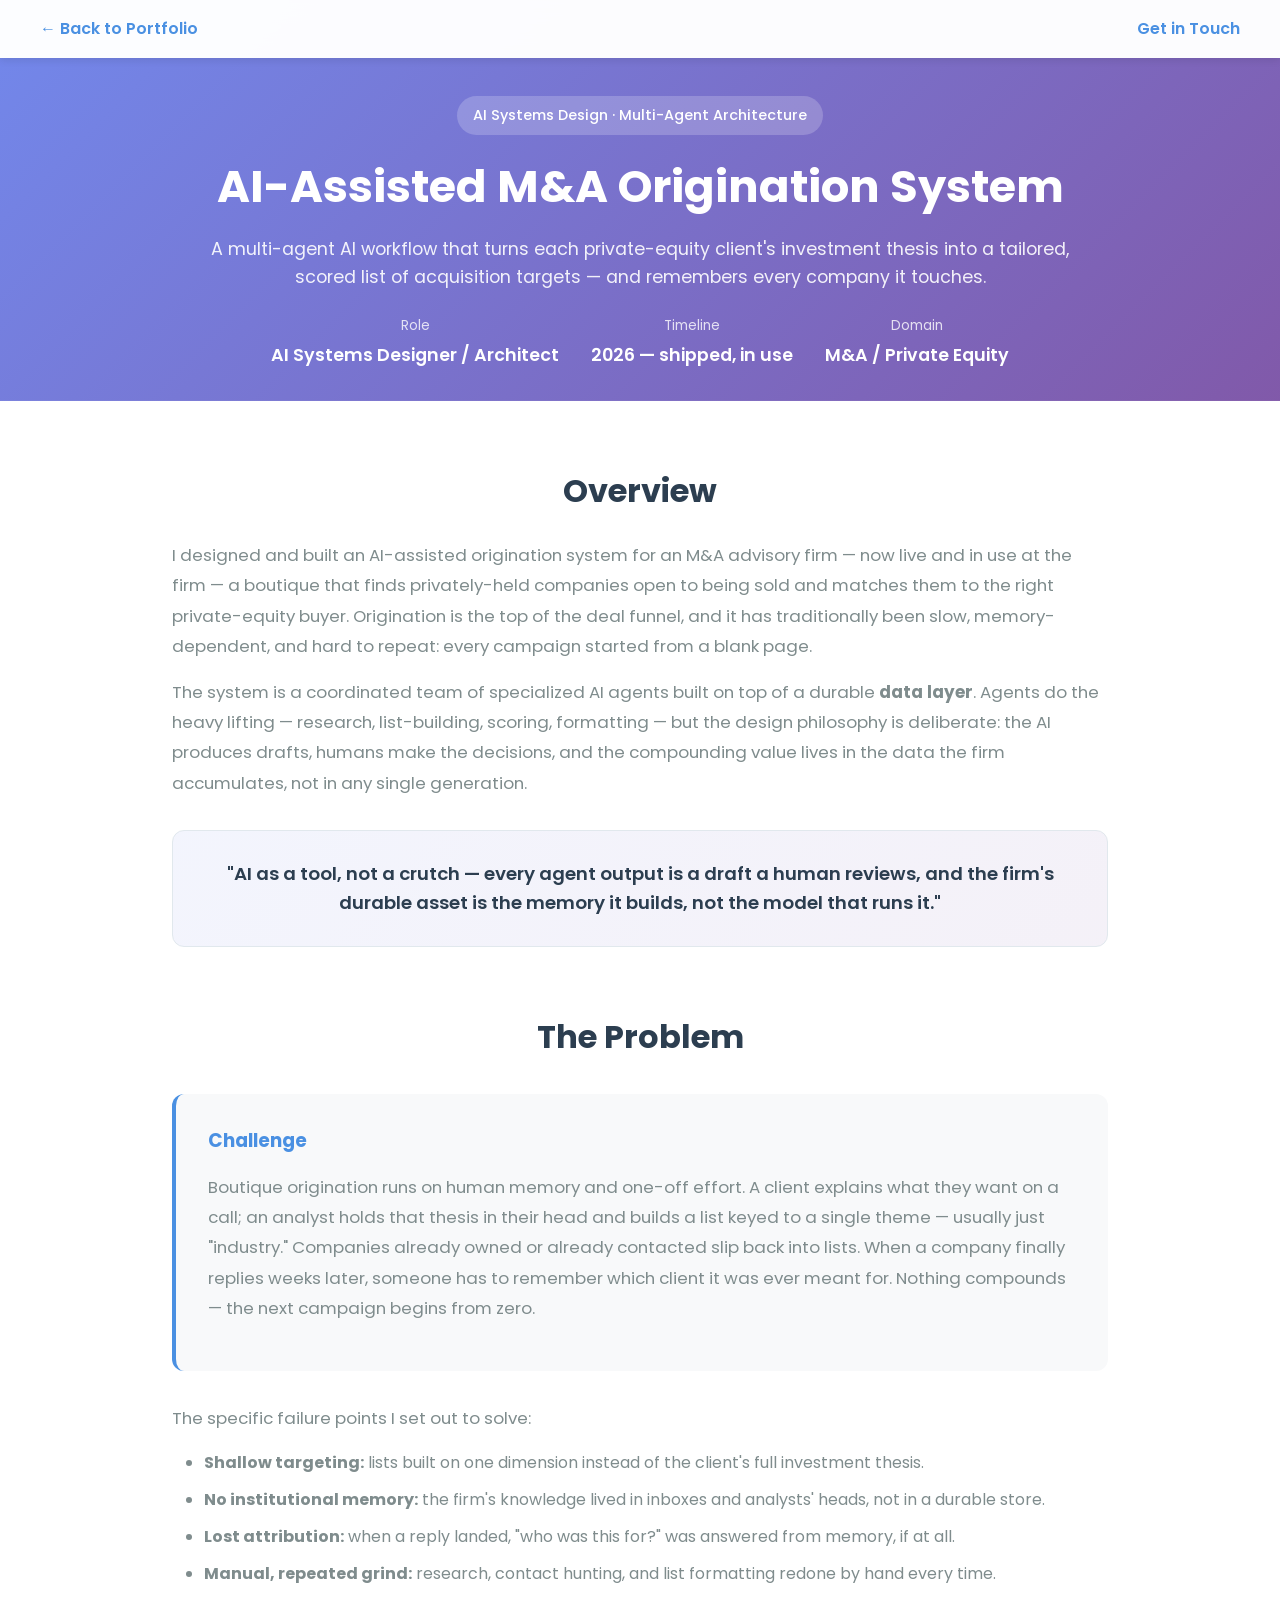
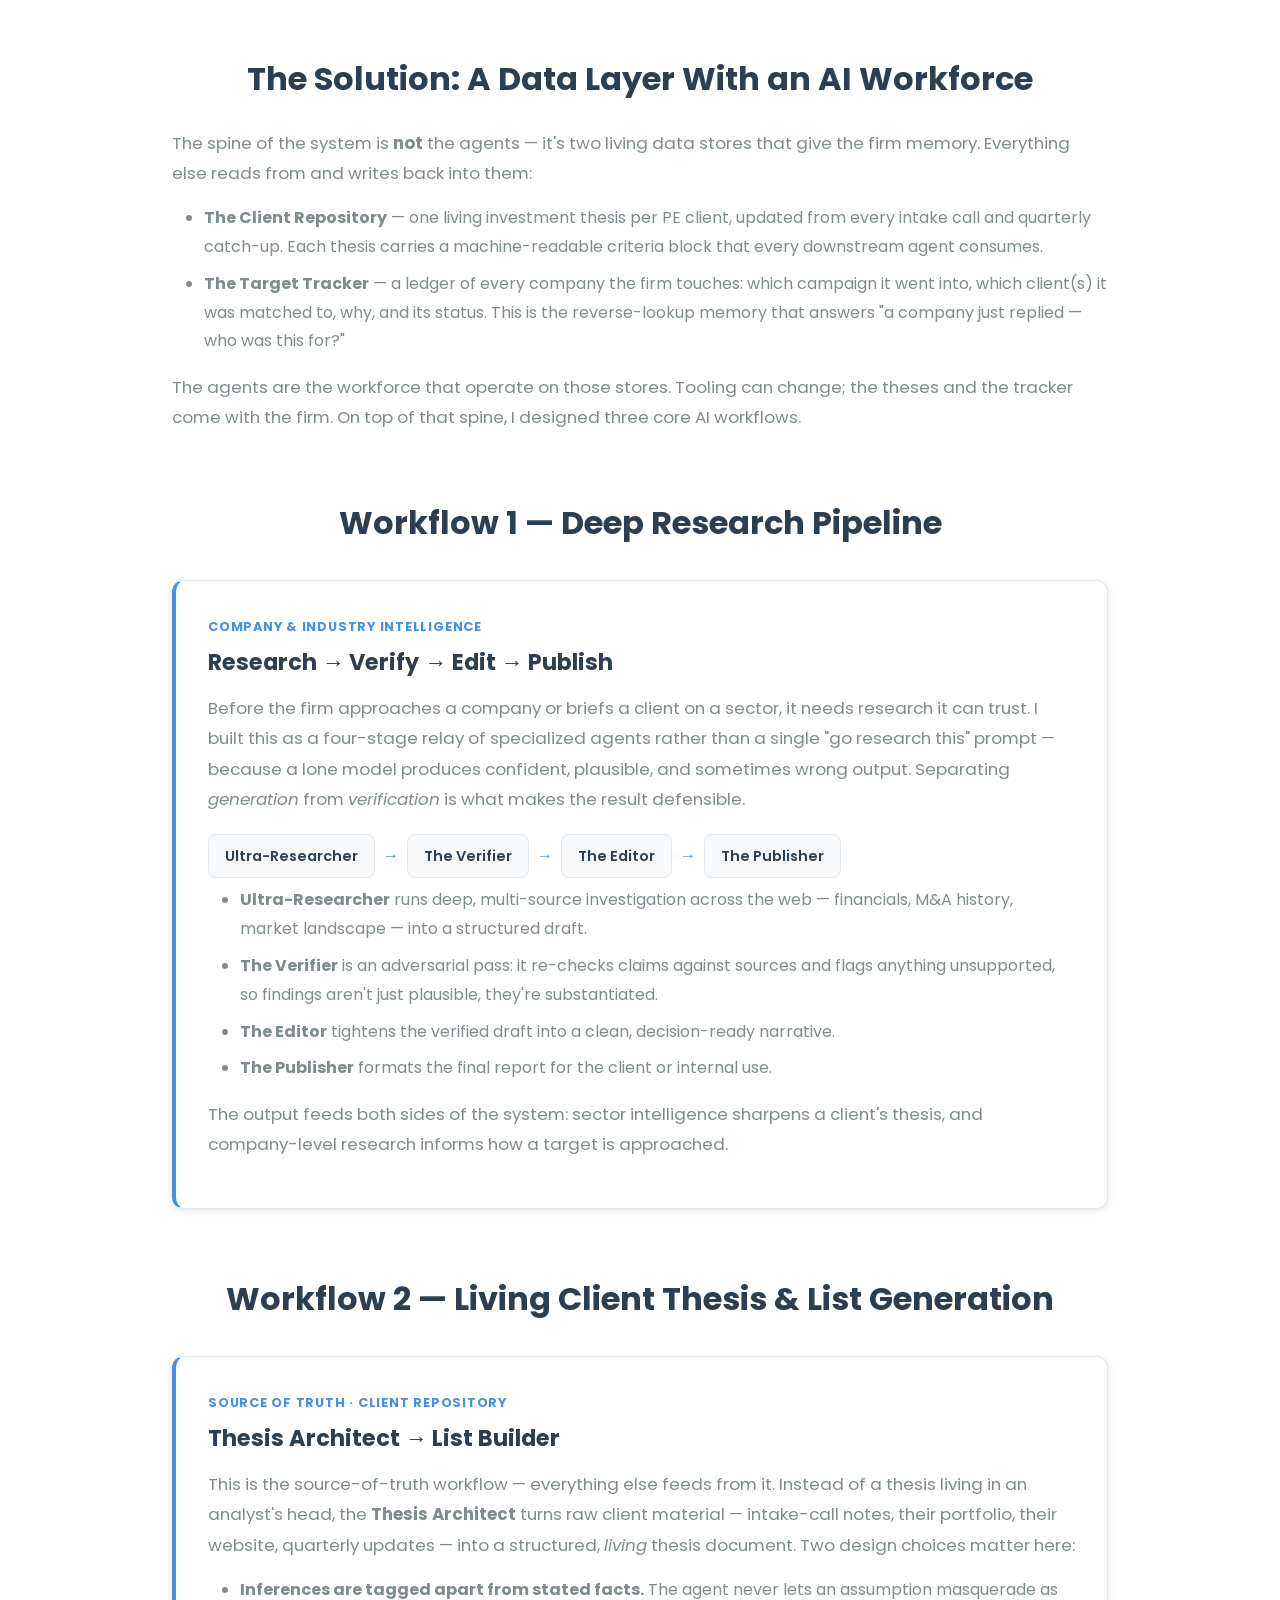
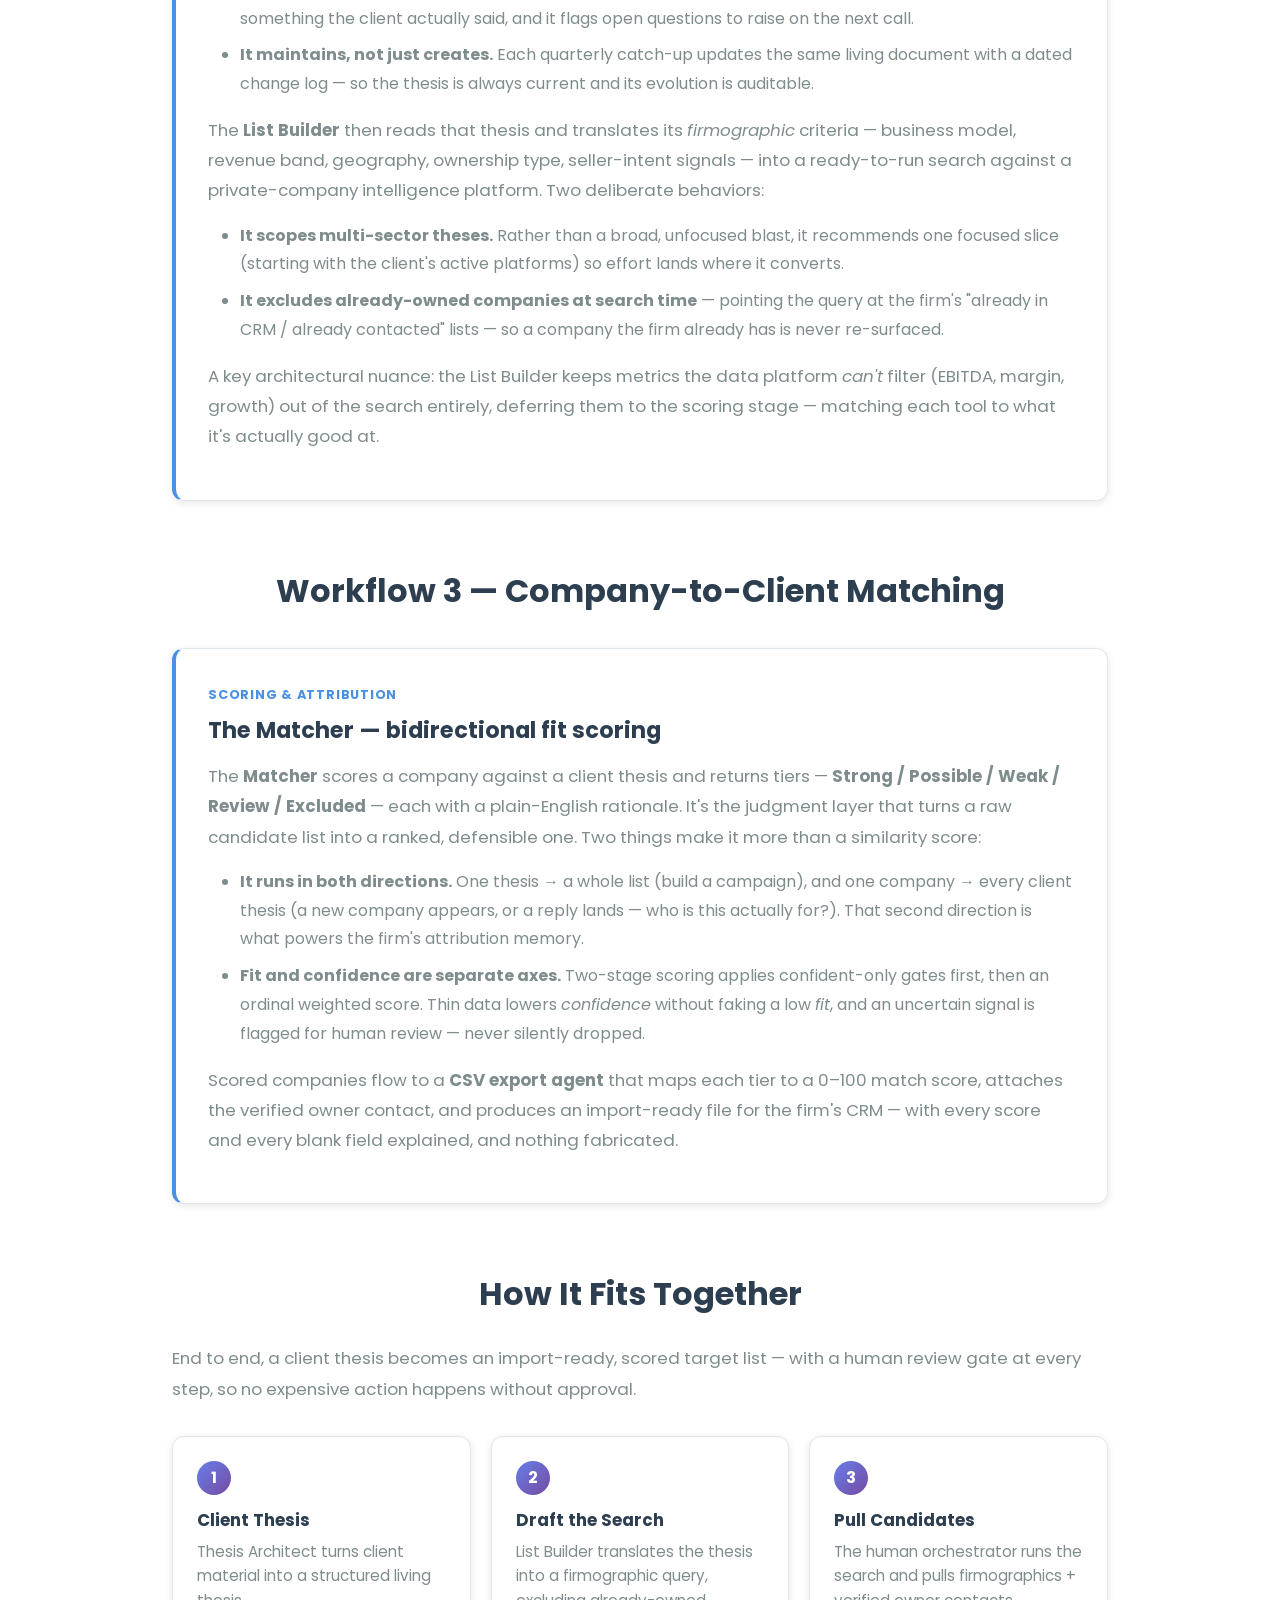
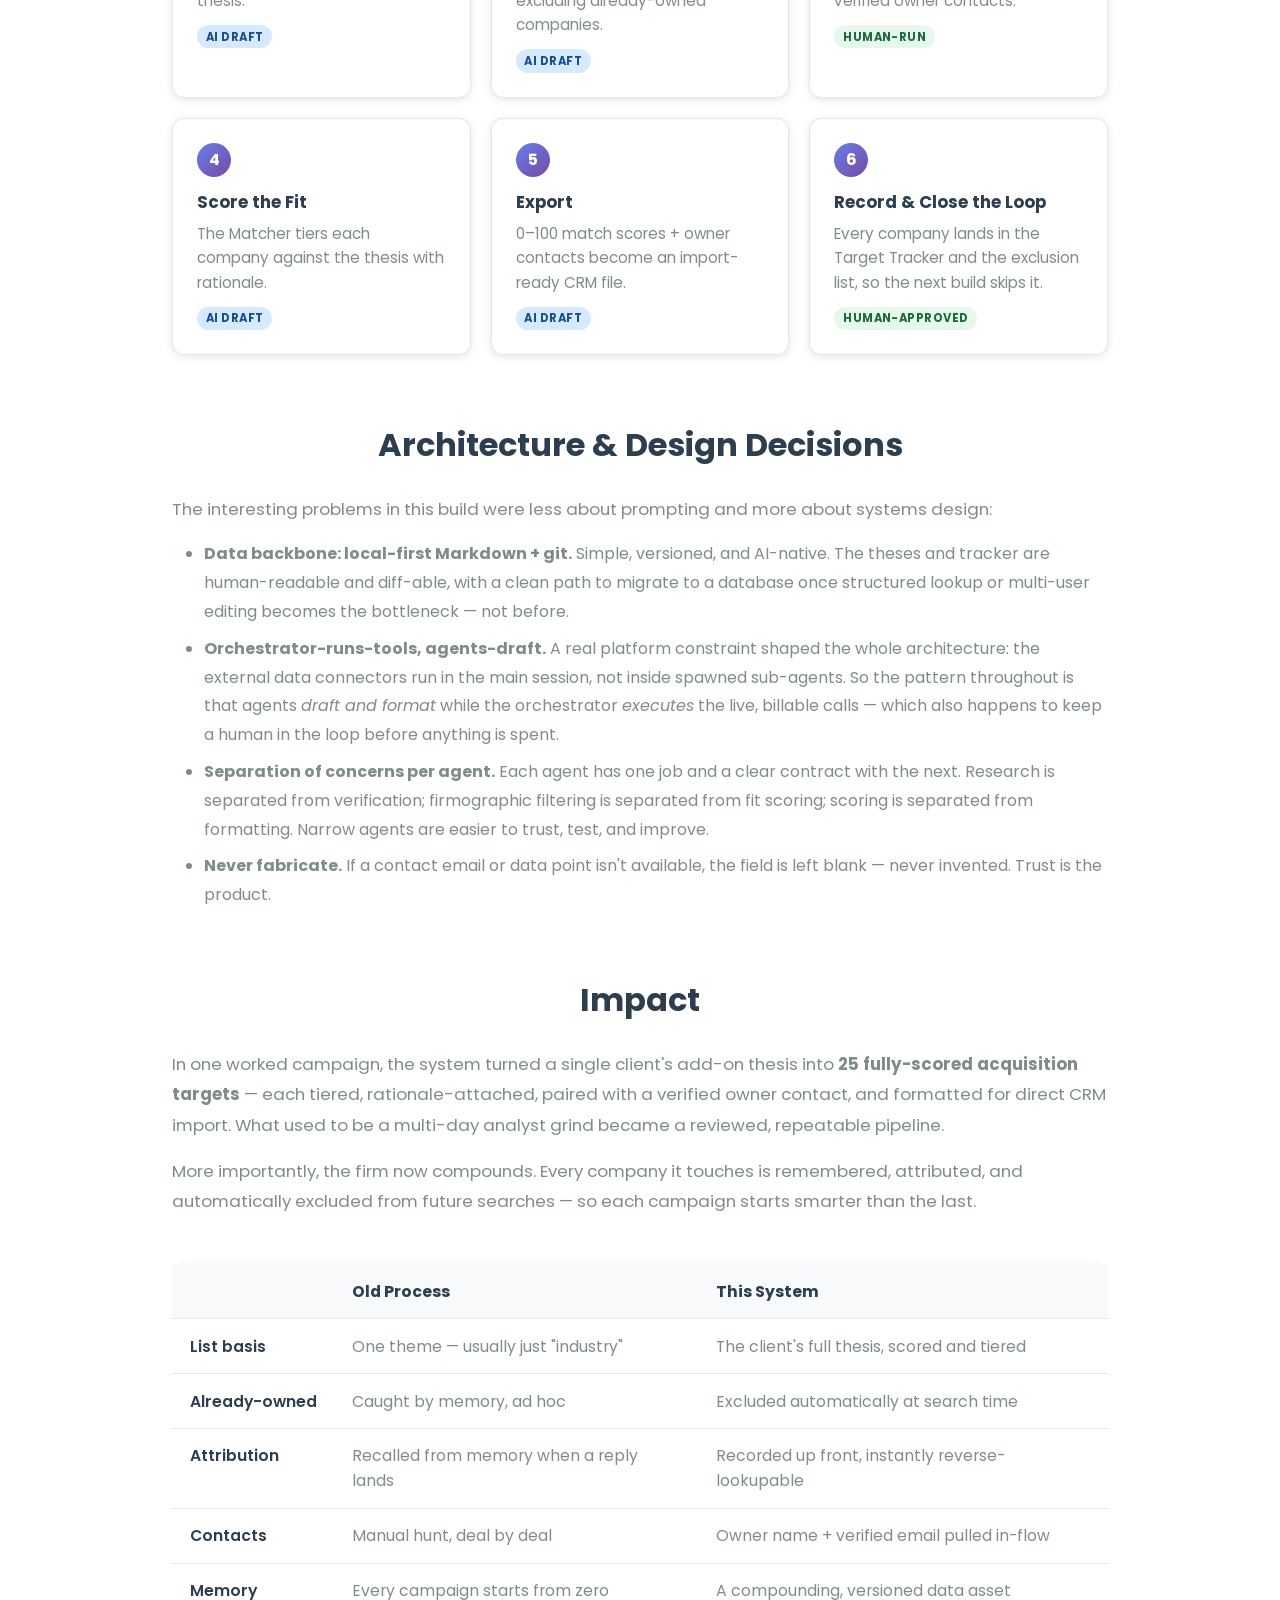
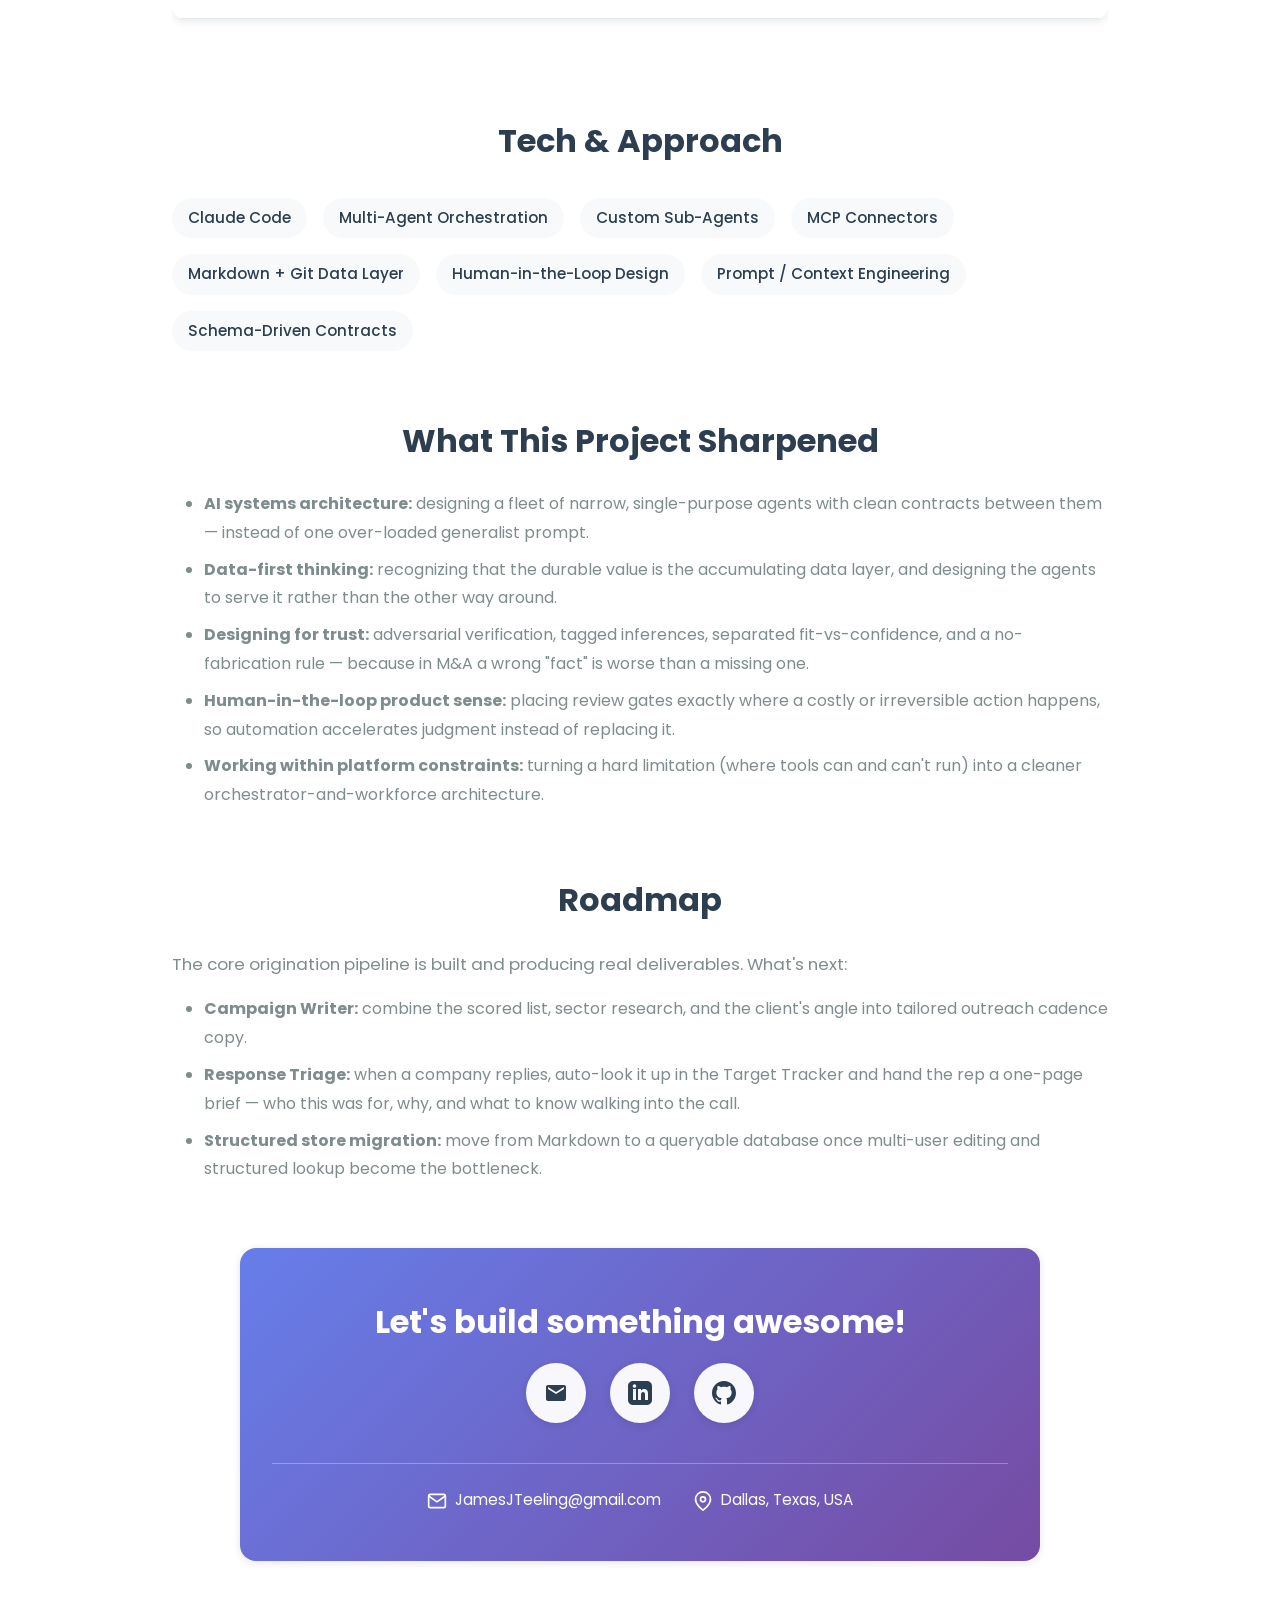
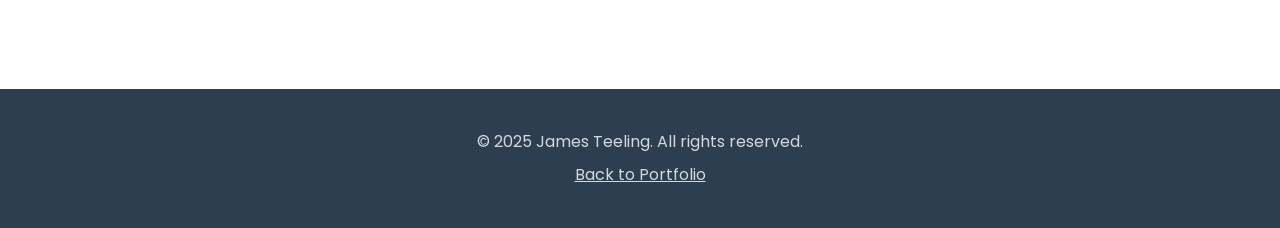
==== commit a31a77c7: "Add poster art to every project; correct M&A Origination to shipped M&A Origination is live and in u" ====
--- a/projects/ai-origination-system.html
+++ b/projects/ai-origination-system.html
@@ -5,7 +5,7 @@
     <meta name="viewport" content="width=device-width, initial-scale=1.0">
     <meta name="description" content="AI-Assisted M&A Origination System - A multi-agent AI workflow case study by James Teeling">
     <title>AI Origination System - James Teeling</title>
-    <link rel="stylesheet" href="../styles.css">
+    <link rel="stylesheet" href="base-styles.css">
     <link rel="stylesheet" href="project-styles.css">
     <link rel="preconnect" href="https://fonts.googleapis.com">
     <link rel="preconnect" href="https://fonts.gstatic.com" crossorigin>
@@ -179,7 +179,7 @@
                 </div>
                 <div class="meta-item">
                     <span class="meta-label">Timeline</span>
-                    <span class="meta-value">Ongoing (2026)</span>
+                    <span class="meta-value">2026 — shipped, in use</span>
                 </div>
                 <div class="meta-item">
                     <span class="meta-label">Domain</span>
@@ -195,7 +195,7 @@
         <!-- Overview -->
         <section class="content-section">
             <h2 class="section-title">Overview</h2>
-            <p>I'm designing and building an AI-assisted origination system for an M&amp;A advisory firm — a boutique that finds privately-held companies open to being sold and matches them to the right private-equity buyer. Origination is the top of the deal funnel, and it has traditionally been slow, memory-dependent, and hard to repeat: every campaign started from a blank page.</p>
+            <p>I designed and built an AI-assisted origination system for an M&amp;A advisory firm — now live and in use at the firm — a boutique that finds privately-held companies open to being sold and matches them to the right private-equity buyer. Origination is the top of the deal funnel, and it has traditionally been slow, memory-dependent, and hard to repeat: every campaign started from a blank page.</p>
             <p>The system is a coordinated team of specialized AI agents built on top of a durable <strong>data layer</strong>. Agents do the heavy lifting — research, list-building, scoring, formatting — but the design philosophy is deliberate: the AI produces drafts, humans make the decisions, and the compounding value lives in the data the firm accumulates, not in any single generation.</p>
             <div class="principle-banner">
                 <p>"AI as a tool, not a crutch — every agent output is a draft a human reviews, and the firm's durable asset is the memory it builds, not the model that runs it."</p>
--- a/projects/base-styles.css
+++ b/projects/base-styles.css
@@ -0,0 +1,794 @@
+/* Reset and Base Styles */
+* {
+    margin: 0;
+    padding: 0;
+    box-sizing: border-box;
+}
+
+:root {
+    --primary-color: #4A90E2;
+    --secondary-color: #50C878;
+    --text-dark: #2C3E50;
+    --text-light: #7F8C8D;
+    --bg-light: #F8F9FA;
+    --bg-white: #FFFFFF;
+    --border-color: #E1E8ED;
+    --shadow-sm: 0 2px 8px rgba(0, 0, 0, 0.1);
+    --shadow-md: 0 4px 16px rgba(0, 0, 0, 0.1);
+    --shadow-lg: 0 8px 32px rgba(0, 0, 0, 0.12);
+    --transition: all 0.3s ease;
+}
+
+html {
+    scroll-behavior: smooth;
+}
+
+body {
+    font-family: 'Poppins', -apple-system, BlinkMacSystemFont, 'Segoe UI', sans-serif;
+    line-height: 1.6;
+    color: var(--text-dark);
+    background: var(--bg-white);
+}
+
+/* Navigation */
+#navbar {
+    position: fixed;
+    top: 0;
+    left: 0;
+    right: 0;
+    background: rgba(255, 255, 255, 0.98);
+    backdrop-filter: blur(10px);
+    box-shadow: var(--shadow-sm);
+    z-index: 1000;
+    transition: var(--transition);
+}
+
+.btn-download {
+    background-color: #a5a7fac0;
+    padding: 8px 16px;
+    border-radius: 30px;
+    transition: all 0.3s ease;
+
+}
+
+.btn-download:hover {
+    background-color: #4f46e5;
+    transform: translateY(-2px);
+    color: #ffffff !important;
+}
+
+.nav-container {
+    max-width: 1200px;
+    margin: 0 auto;
+    padding: 1rem 2rem;
+    display: flex;
+    justify-content: space-between;
+    align-items: center;
+}
+
+.logo {
+    font-size: 1.5rem;
+    font-weight: 700;
+    color: var(--primary-color);
+}
+
+.nav-menu {
+    display: flex;
+    list-style: none;
+    gap: 2rem;
+}
+
+.nav-link {
+    text-decoration: none;
+    color: var(--text-dark);
+    font-weight: 500;
+    transition: var(--transition);
+    position: relative;
+}
+
+.nav-link::after {
+    content: '';
+    position: absolute;
+    bottom: -5px;
+    left: 0;
+    width: 0;
+    height: 2px;
+    background: var(--primary-color);
+    transition: var(--transition);
+}
+
+.nav-link:hover::after,
+.nav-link.active::after {
+    width: 100%;
+}
+
+.nav-link:hover {
+    color: var(--primary-color);
+}
+
+.nav-toggle {
+    display: none;
+    flex-direction: column;
+    cursor: pointer;
+    gap: 5px;
+}
+
+.nav-toggle span {
+    width: 25px;
+    height: 3px;
+    background: var(--text-dark);
+    transition: var(--transition);
+}
+
+/* Hero Section */
+.hero {
+    min-height: 65vh;
+    display: flex;
+    align-items: center;
+    justify-content: center;
+    background: linear-gradient(135deg, rgba(102, 126, 234, 0.85) 0%, rgba(118, 75, 162, 0.85) 100%),
+                url('https://images.unsplash.com/photo-1451187580459-43490279c0fa?q=80&w=2072&auto=format&fit=crop') center/cover no-repeat;
+    color: white;
+    text-align: center;
+    position: relative;
+    padding: 2rem;
+}
+
+.hero-content {
+    max-width: 800px;
+    animation: fadeInUp 1s ease;
+}
+
+.hero-title-wrapper {
+    display: flex;
+    align-items: baseline;
+    gap: 1rem;
+    justify-content: center;
+    margin-bottom: 0.75rem;
+    animation: fadeInUp 1s ease 0.2s both;
+}
+
+.hero-title {
+    font-size: 3rem;
+    font-weight: 700;
+    margin-bottom: 0;
+    animation: inherit;
+}
+
+.hero-certifications {
+    font-size: 1.5rem;
+    font-weight: 400;
+    opacity: 0.85;
+}
+
+.hero-subtitle {
+    font-size: 1.25rem;
+    font-weight: 300;
+    margin-bottom: 1.5rem;
+    opacity: 0.9;
+    animation: fadeInUp 1s ease 0.4s both;
+}
+
+.hero-buttons {
+    display: flex;
+    gap: 1rem;
+    justify-content: center;
+    flex-wrap: wrap;
+    animation: fadeInUp 1s ease 0.6s both;
+}
+
+.hero-buttons .btn-full-width {
+    flex-basis: 50%;
+}
+
+/* Scroll Indicator */
+.scroll-indicator {
+    position: absolute;
+    bottom: 30px;
+    left: 50%;
+    transform: translateX(-50%);
+}
+
+.scroll-indicator a {
+    display: block;
+    width: 30px;
+    height: 50px;
+    border: 2px solid rgba(255, 255, 255, 0.5);
+    border-radius: 25px;
+    position: relative;
+}
+
+.scroll-indicator span {
+    position: absolute;
+    top: 10px;
+    left: 50%;
+    width: 6px;
+    height: 6px;
+    margin-left: -3px;
+    background-color: rgba(255, 255, 255, 0.8);
+    border-radius: 50%;
+    animation: scroll 2s infinite;
+}
+
+@keyframes scroll {
+    0%, 20% {
+        transform: translateY(0);
+        opacity: 0;
+    }
+    50% {
+        opacity: 1;
+    }
+    100% {
+        transform: translateY(20px);
+        opacity: 0;
+    }
+}
+
+/* Buttons */
+.btn {
+    display: inline-block;
+    padding: 12px 32px;
+    text-decoration: none;
+    border-radius: 50px;
+    font-weight: 600;
+    transition: var(--transition);
+    border: 2px solid transparent;
+}
+
+.btn-primary {
+    background: white;
+    color: var(--primary-color);
+}
+
+.btn-primary:hover {
+    transform: translateY(-3px);
+    box-shadow: var(--shadow-md);
+}
+
+.btn-secondary {
+    background: transparent;
+    color: white;
+    border-color: white;
+}
+
+.btn-secondary:hover {
+    background: white;
+    color: var(--primary-color);
+    transform: translateY(-3px);
+}
+
+/* Sections */
+.section {
+    padding: 80px 2rem;
+}
+
+.section-alt {
+    background: var(--bg-light);
+}
+
+.container {
+    max-width: 1200px;
+    margin: 0 auto;
+}
+
+.section-title {
+    font-size: 2.5rem;
+    font-weight: 700;
+    text-align: center;
+    margin-bottom: 3rem;
+    color: var(--text-dark);
+}
+
+/* About Section */
+.about-content {
+    display: grid;
+    grid-template-columns: 1fr 1fr;
+    gap: 2rem;
+}
+
+.profile-card,
+.skills-card {
+    background: var(--bg-white);
+    padding: 2rem;
+    border-radius: 12px;
+    box-shadow: var(--shadow-md);
+}
+
+.profile-card h3,
+.skills-card h3 {
+    font-size: 1.5rem;
+    margin-bottom: 1.5rem;
+    color: var(--primary-color);
+}
+
+.profile-info {
+    margin-bottom: 1.5rem;
+}
+
+.info-item {
+    display: flex;
+    justify-content: space-between;
+    padding: 0.75rem 0;
+    border-bottom: 1px solid var(--border-color);
+}
+
+.info-item .label {
+    font-weight: 600;
+    color: var(--text-dark);
+}
+
+.info-item .value {
+    color: var(--text-light);
+}
+
+.bio {
+    color: var(--text-light);
+    margin-bottom: 1.5rem;
+    line-height: 1.8;
+}
+
+.profile-buttons {
+    display: flex;
+    gap: 1rem;
+}
+
+.skills-intro {
+    color: var(--text-light);
+    margin-bottom: 1.5rem;
+}
+
+.skills-list {
+    display: flex;
+    flex-direction: column;
+    gap: 1.5rem;
+}
+
+.skill-item {
+    margin-bottom: 0.5rem;
+}
+
+.skill-header {
+    display: flex;
+    justify-content: space-between;
+    margin-bottom: 0.5rem;
+}
+
+.skill-name {
+    font-weight: 600;
+    color: var(--text-dark);
+}
+
+.skill-percentage {
+    color: var(--primary-color);
+    font-weight: 600;
+}
+
+.skill-bar {
+    height: 8px;
+    background: var(--border-color);
+    border-radius: 10px;
+    overflow: hidden;
+}
+
+.skill-progress {
+    height: 100%;
+    background: linear-gradient(90deg, var(--primary-color), var(--secondary-color));
+    border-radius: 10px;
+    transition: width 3s ease;
+}
+
+/* Resume Section */
+.resume-section {
+    margin-bottom: 4rem;
+}
+
+.resume-section-title {
+    font-size: 2rem;
+    font-weight: 600;
+    margin-bottom: 2rem;
+    color: var(--text-dark);
+}
+
+.timeline {
+    position: relative;
+    padding-left: 3rem;
+}
+
+.timeline::before {
+    content: '';
+    position: absolute;
+    left: 0;
+    top: 0;
+    bottom: 0;
+    width: 2px;
+    background: var(--border-color);
+}
+
+.timeline-item {
+    position: relative;
+    margin-bottom: 3rem;
+}
+
+.timeline-marker {
+    position: absolute;
+    left: -3.5rem;
+    top: 0;
+    width: 16px;
+    height: 16px;
+    border-radius: 50%;
+    background: var(--primary-color);
+    border: 3px solid var(--bg-white);
+    box-shadow: 0 0 0 3px var(--border-color);
+}
+
+.timeline-content {
+    background: var(--bg-white);
+    padding: 1.5rem;
+    border-radius: 8px;
+    box-shadow: var(--shadow-sm);
+}
+
+.job-title {
+    font-size: 1.25rem;
+    font-weight: 600;
+    color: var(--text-dark);
+    margin-bottom: 0rem;
+}
+
+.job-title--minor {
+    font-size: 1rem;
+    font-weight: 600;
+    margin-bottom: 0.25rem;
+}
+
+.job-date {
+    color: var(--text-light);
+    font-size: 0.9rem;
+    margin-bottom: 0.5rem;
+}
+
+.company {
+    color: var(--primary-color);
+    font-weight: 600;
+    margin-bottom: 1rem;
+}
+
+.company a {
+    color: var(--primary-color);
+    text-decoration: none;
+    transition: var(--transition);
+}
+
+.company a:hover {
+    text-decoration: underline;
+}
+
+.job-description {
+    color: var(--text-light);
+    line-height: 1.7;
+}
+
+/* Projects Section */
+.projects-grid {
+    display: grid;
+    grid-template-columns: repeat(auto-fit, minmax(380px, 1fr));
+    gap: 2rem;
+}
+
+.project-card {
+    background: var(--bg-white);
+    border-radius: 12px;
+    overflow: hidden;
+    box-shadow: var(--shadow-md);
+    transition: var(--transition);
+}
+
+.project-card:hover {
+    transform: translateY(-8px);
+    box-shadow: var(--shadow-lg);
+}
+
+.project-image {
+    width: 100%;
+    height: 200px;
+    overflow: hidden;
+}
+
+.project-image img {
+    width: 100%;
+    height: 100%;
+    object-fit: cover;
+    transition: var(--transition);
+}
+
+.project-card:hover .project-image img {
+    transform: scale(1.5);
+}
+
+.project-text-visual {
+    transition: var(--transition);
+}
+
+.project-card:hover .project-text-visual {
+    transform: scale(1.5);
+}
+
+.project-content {
+    padding: 1.5rem;
+}
+
+.project-title {
+    font-size: 1.25rem;
+    font-weight: 600;
+    margin-bottom: 1rem;
+    color: var(--text-dark);
+}
+
+.project-description {
+    color: var(--text-light);
+    margin-bottom: 1rem;
+    line-height: 1.6;
+}
+
+.project-tags {
+    display: flex;
+    flex-wrap: wrap;
+    gap: 0.5rem;
+    margin-bottom: 1rem;
+}
+
+.tag {
+    background: #D6EAFF;
+    color: var(--text-dark);
+    padding: 0.25rem 0.75rem;
+    border-radius: 20px;
+    font-size: 0.85rem;
+    font-weight: 500;
+}
+
+.project-links {
+    display: flex;
+    gap: 1rem;
+}
+
+.project-link {
+    color: var(--primary-color);
+    text-decoration: none;
+    font-weight: 600;
+    transition: var(--transition);
+}
+
+.project-link:hover {
+    color: var(--secondary-color);
+}
+
+/* Contact Section */
+.contact-card-full {
+    text-align: center;
+    padding: 3rem 2rem;
+    background: linear-gradient(135deg, #667eea 0%, #764ba2 100%);
+    border-radius: 16px;
+    box-shadow: var(--shadow-sm);
+    max-width: 800px;
+    margin: 0 auto;
+}
+
+.contact-card-full h3 {
+    font-size: 2rem;
+    margin-bottom: 1rem;
+    color: white;
+}
+
+.contact-card-full > p {
+    color: var(--text-light);
+    font-size: 1.1rem;
+    margin-bottom: 2.5rem;
+    line-height: 1.6;
+}
+
+/* Large Social Icons */
+.social-links-large {
+    display: flex;
+    gap: 1.5rem;
+    justify-content: center;
+    margin-bottom: 2.5rem;
+}
+
+.social-links-large a {
+    width: 60px;
+    height: 60px;
+    display: flex;
+    align-items: center;
+    justify-content: center;
+    background: rgba(255, 255, 255, 0.95);
+    border-radius: 50%;
+    color: var(--text-dark);
+    transition: var(--transition);
+    box-shadow: var(--shadow-sm);
+}
+
+.social-links-large a:hover {
+    background: white;
+    color: #667eea;
+    transform: translateY(-5px);
+    box-shadow: var(--shadow-md);
+}
+
+/* Contact Info Centered */
+.contact-info-centered {
+    display: flex;
+    gap: 2rem;
+    justify-content: center;
+    flex-wrap: wrap;
+    padding-top: 1.5rem;
+    border-top: 1px solid rgba(255, 255, 255, 0.3);
+}
+
+.contact-item-inline {
+    display: flex;
+    align-items: center;
+    gap: 0.5rem;
+    color: white;
+    font-size: 0.95rem;
+}
+
+.contact-item-inline svg {
+    color: white;
+    flex-shrink: 0;
+}
+
+/* Footer */
+.footer {
+    background: var(--text-dark);
+    color: white;
+    text-align: center;
+    padding: 2rem;
+}
+
+.footer p {
+    margin: 0.5rem 0;
+    opacity: 0.8;
+}
+
+/* Animations */
+@keyframes fadeInUp {
+    from {
+        opacity: 0;
+        transform: translateY(30px);
+    }
+    to {
+        opacity: 1;
+        transform: translateY(0);
+    }
+}
+
+/* Responsive Design */
+@media (max-width: 968px) {
+    .about-content {
+        grid-template-columns: 1fr;
+    }
+    
+    .projects-grid {
+        grid-template-columns: 1fr;
+    }
+    
+    .contact-card-full {
+        padding: 2rem 1.5rem;
+    }
+    
+    .contact-info-centered {
+        flex-direction: column;
+        gap: 1rem;
+        align-items: center;
+    }
+}
+
+@media (max-width: 768px) {
+    .nav-toggle {
+        display: flex;
+    }
+    
+    .nav-menu {
+        position: fixed;
+        top: 70px;
+        left: -100%;
+        width: 100%;
+        background: white;
+        flex-direction: column;
+        padding: 2rem;
+        box-shadow: var(--shadow-lg);
+        transition: var(--transition);
+    }
+    
+    .nav-menu.active {
+        left: 0;
+    }
+    
+    .hero-title {
+        font-size: 2.5rem;
+    }
+    
+    .hero-subtitle {
+        font-size: 1.2rem;
+    }
+    
+    .hero-buttons {
+        flex-direction: column;
+    }
+    
+    .section-title {
+        font-size: 2rem;
+    }
+    
+    .timeline {
+        padding-left: 2rem;
+    }
+    
+    .timeline-marker {
+        left: -2.5rem;
+    }
+    
+    .profile-buttons {
+        flex-direction: column;
+    }
+}
+
+@media (max-width: 480px) {
+    .hero-title {
+        font-size: 2rem;
+    }
+    
+    .hero-subtitle {
+        font-size: 1rem;
+    }
+    
+    .section {
+        padding: 60px 1rem;
+    }
+    
+    .contact-card-full h3 {
+        font-size: 1.5rem;
+    }
+    
+    .social-links-large {
+        gap: 1rem;
+    }
+    
+    .social-links-large a {
+        width: 50px;
+        height: 50px;
+    }
+}
+/* Grouped skill bars (Product / AI / Technical) */
+.skill-groups {
+    display: flex;
+    flex-direction: column;
+    gap: 1.75rem;
+}
+
+.skill-group-title {
+    font-size: 0.8rem;
+    font-weight: 700;
+    letter-spacing: 0.12em;
+    text-transform: uppercase;
+    color: var(--primary-color);
+    margin-bottom: 1rem;
+    padding-bottom: 0.4rem;
+    border-bottom: 1px solid var(--border-color);
+}
+
+.skill-groups .skills-list {
+    gap: 1rem;
+}
+
+.skills-list--single {
+    margin-top: 1.75rem;
+    padding-top: 1.25rem;
+    border-top: 1px solid var(--border-color);
+}
+
+/* Resume-summary lead paragraph in the profile card */
+.bio-lead {
+    color: var(--text-dark);
+    font-weight: 500;
+}
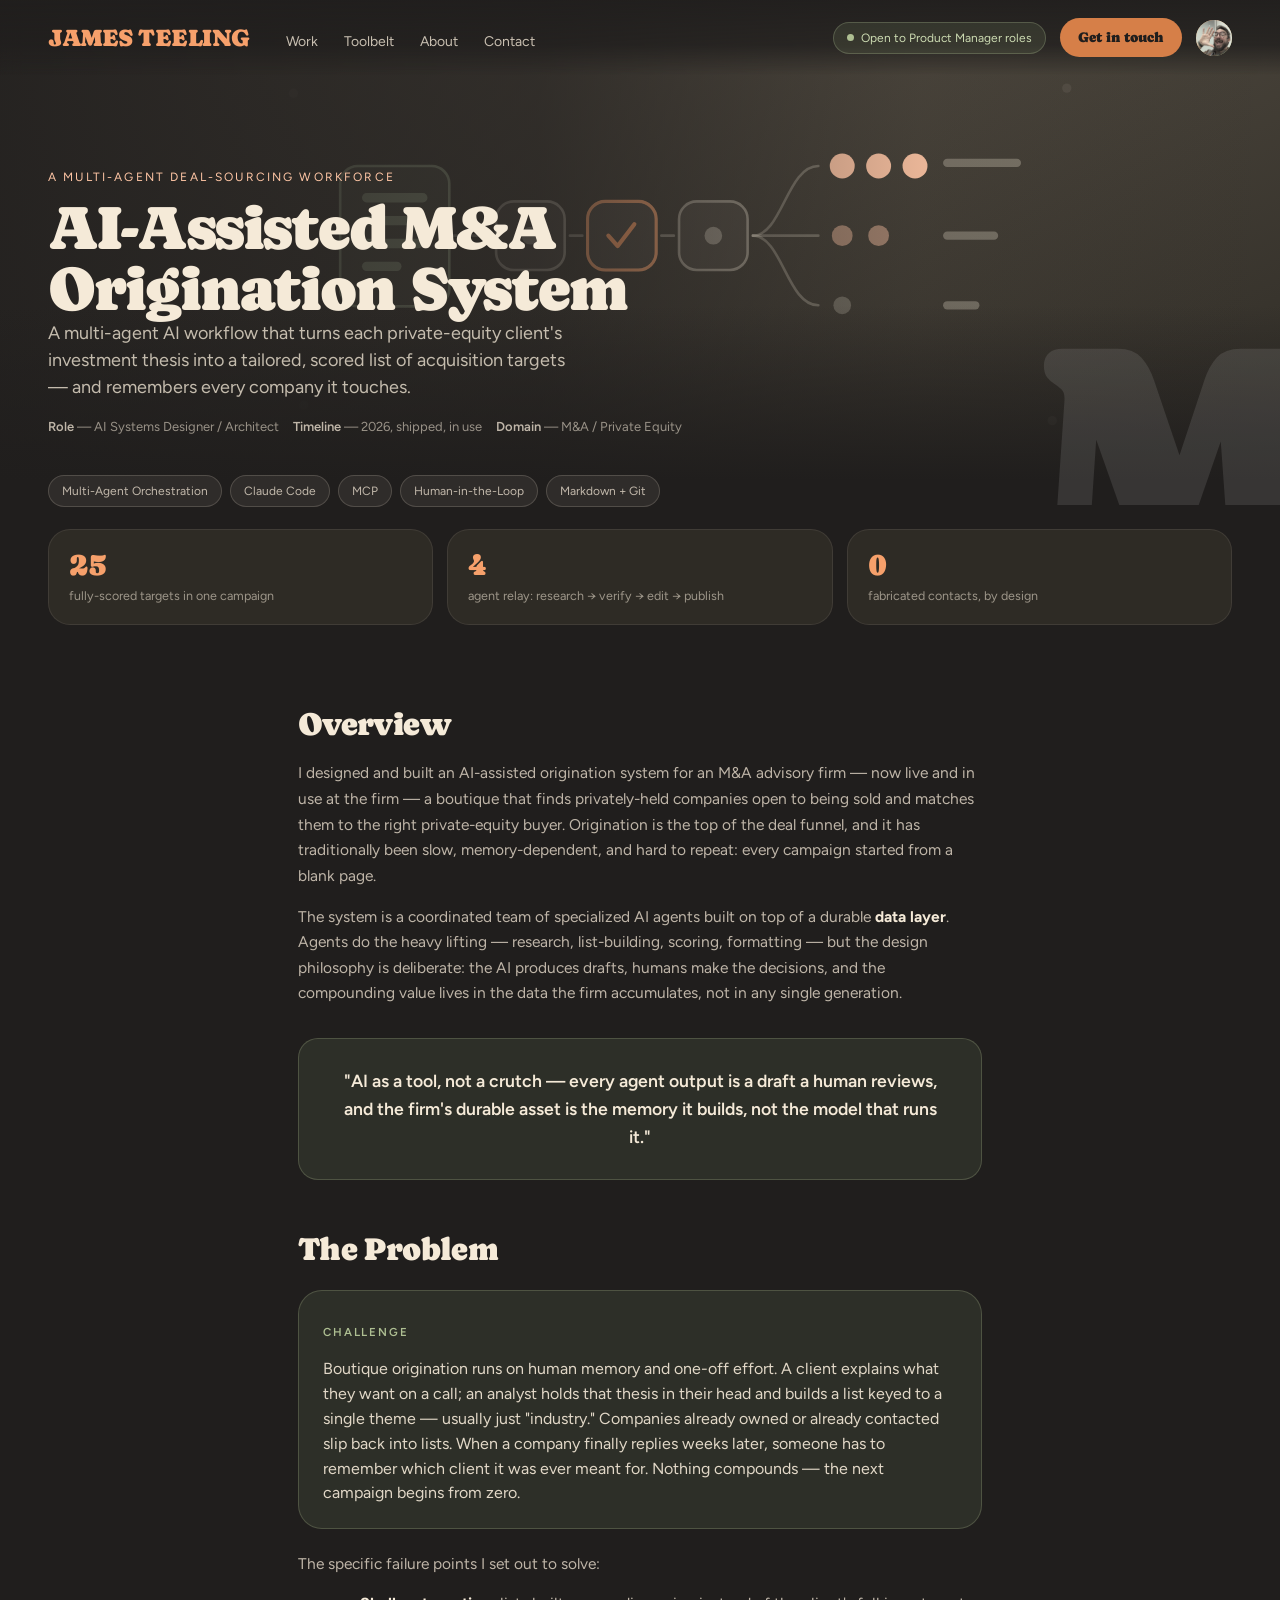
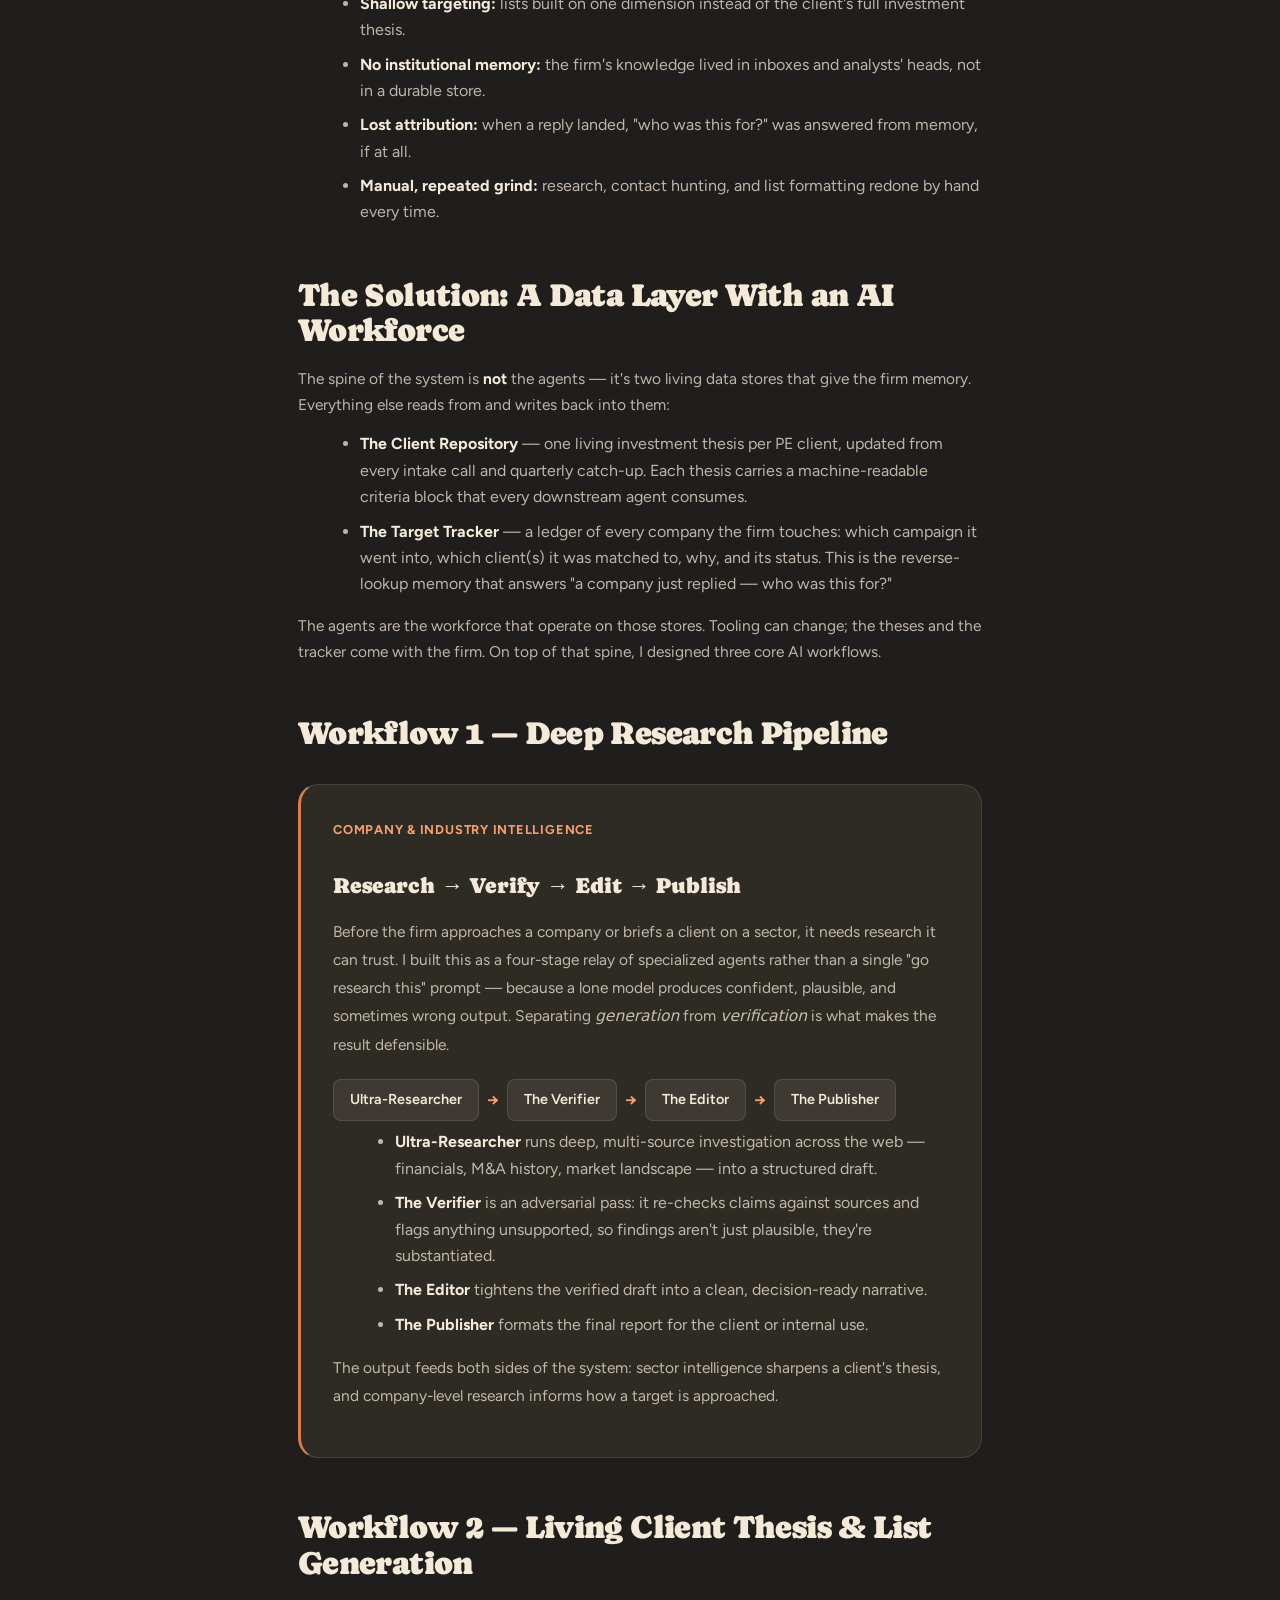
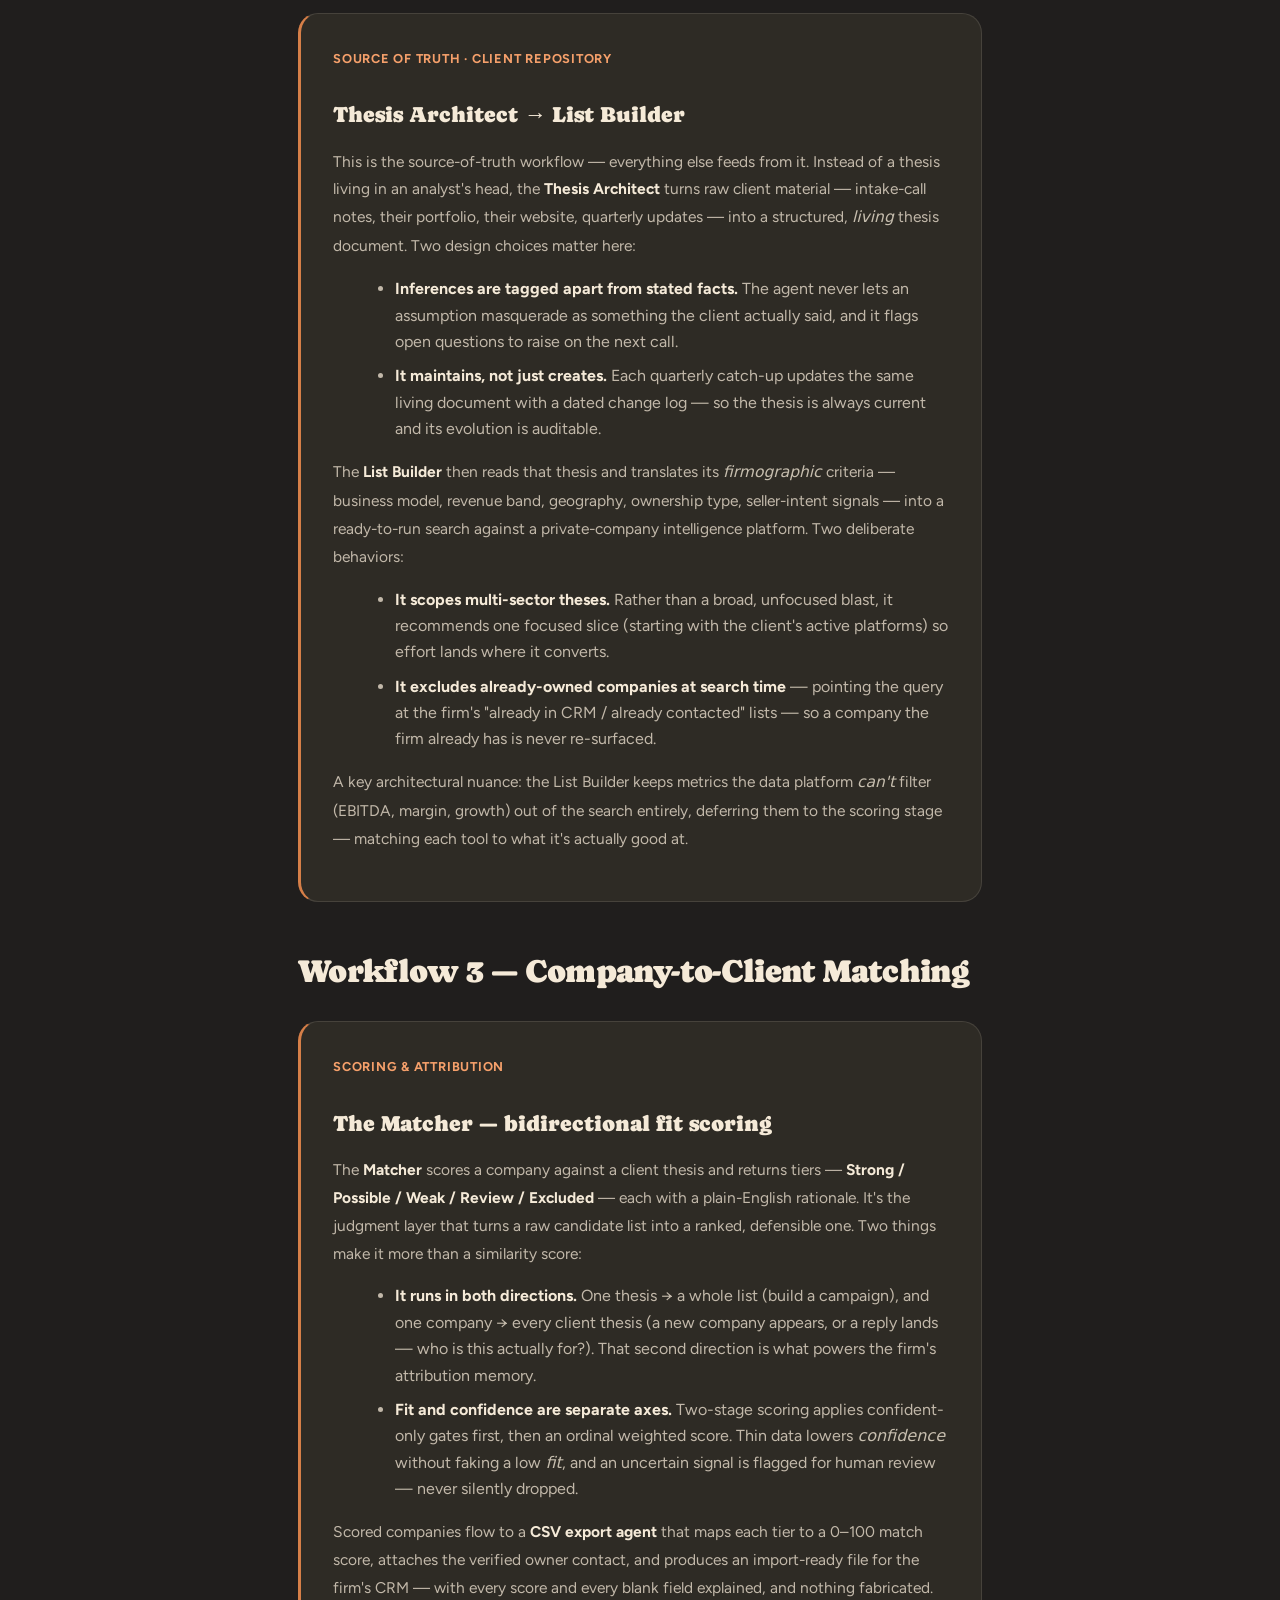
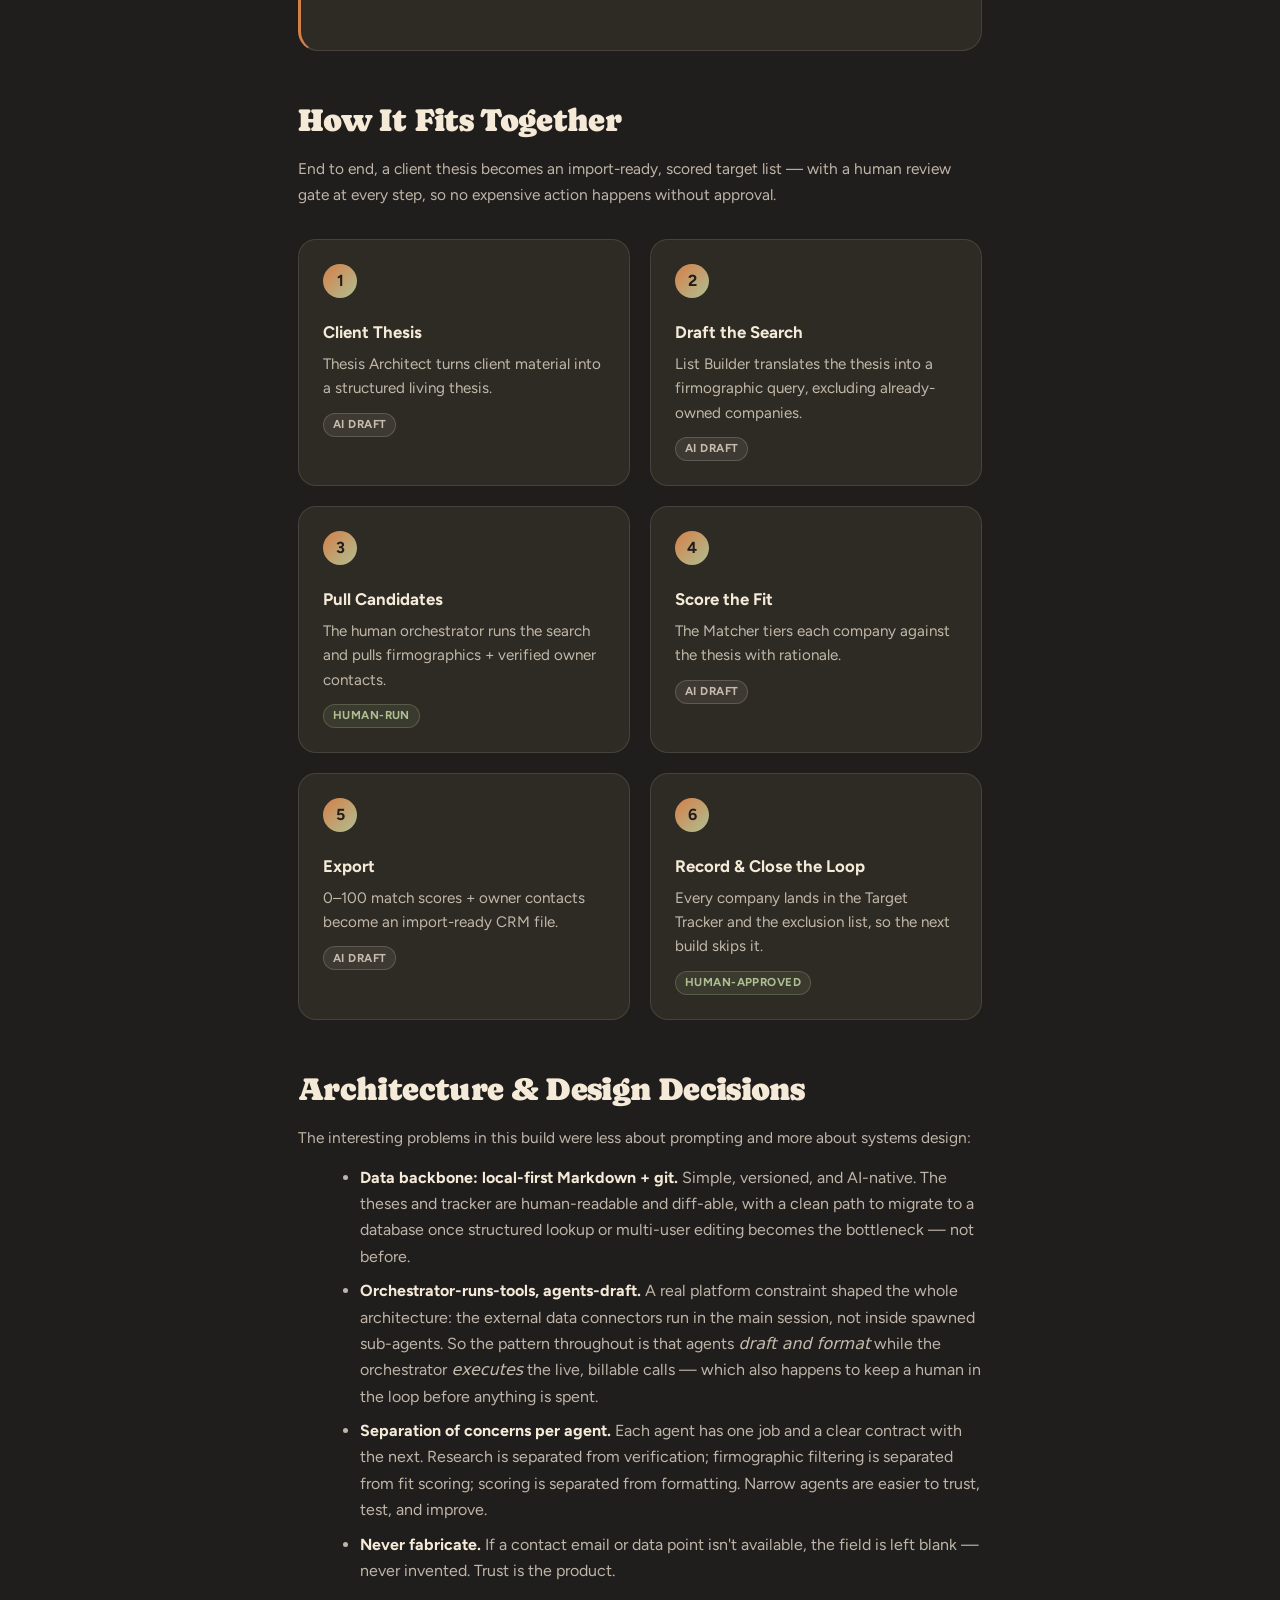
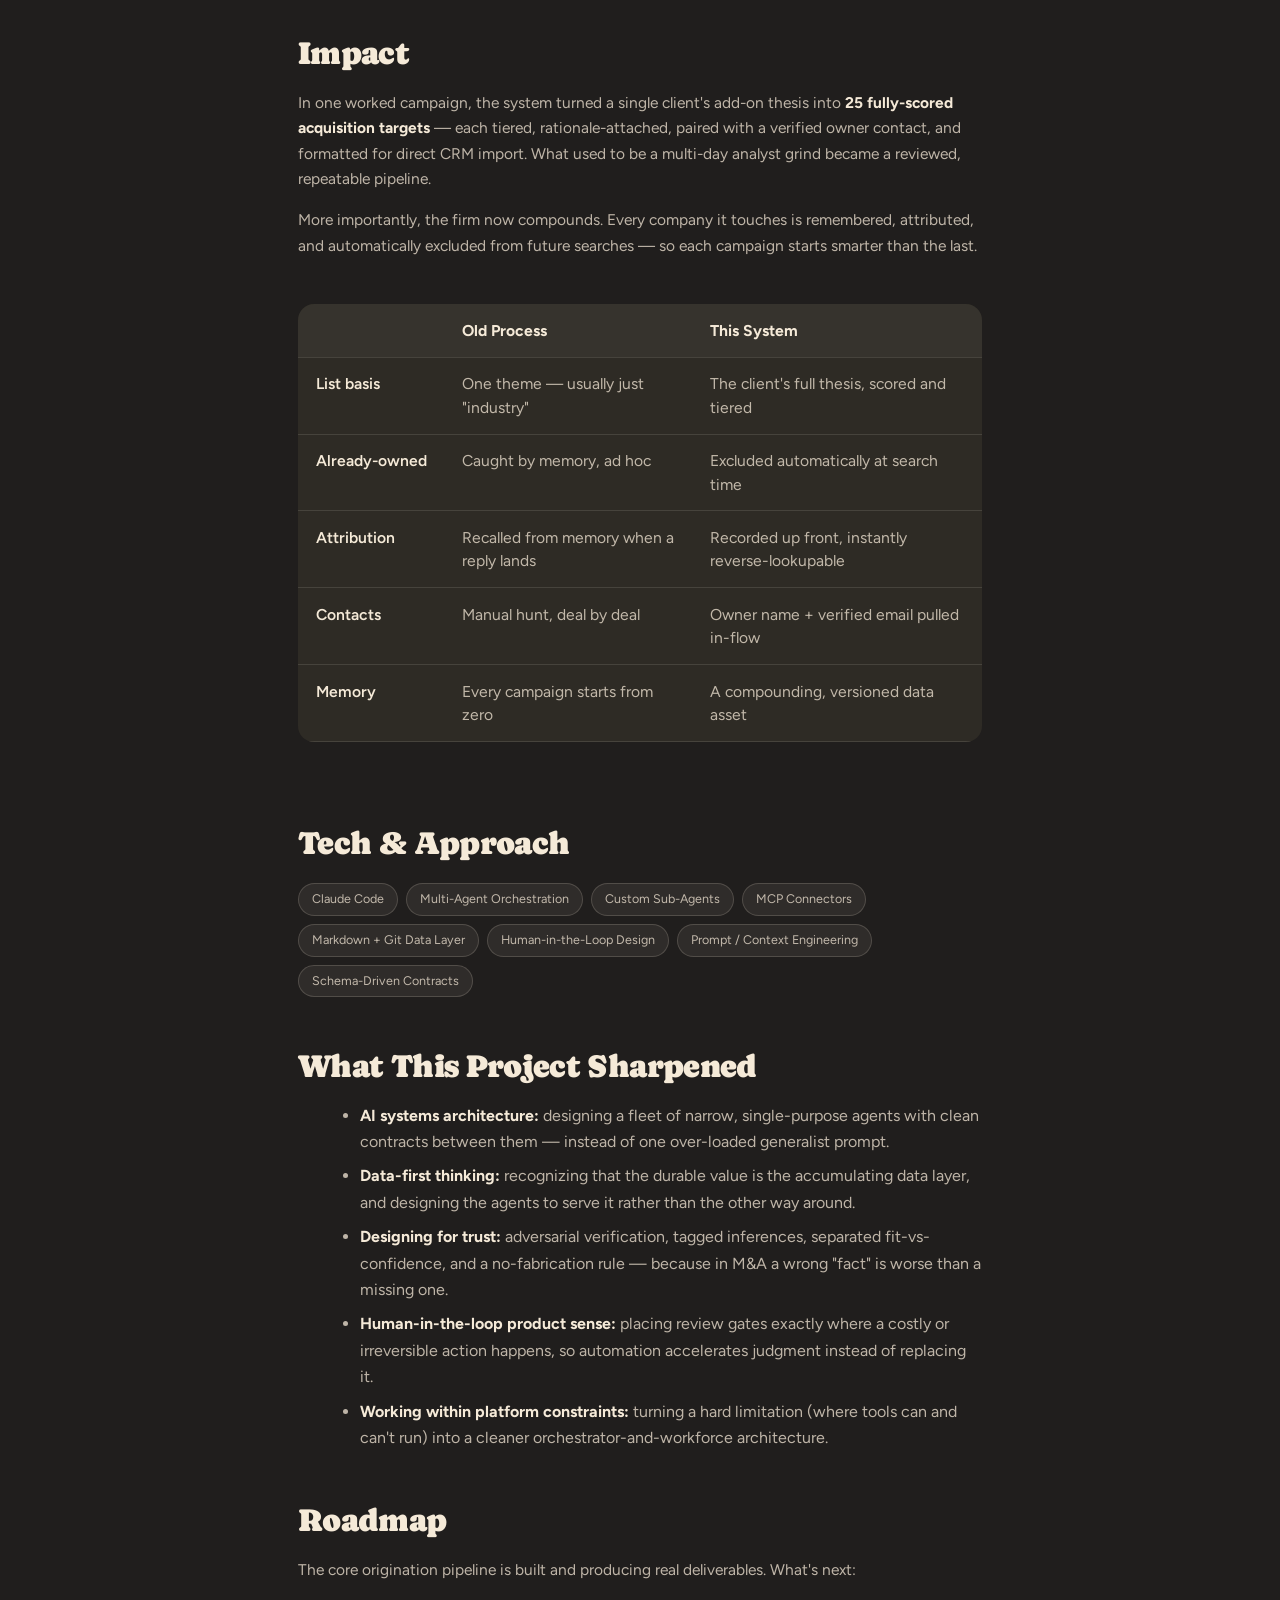
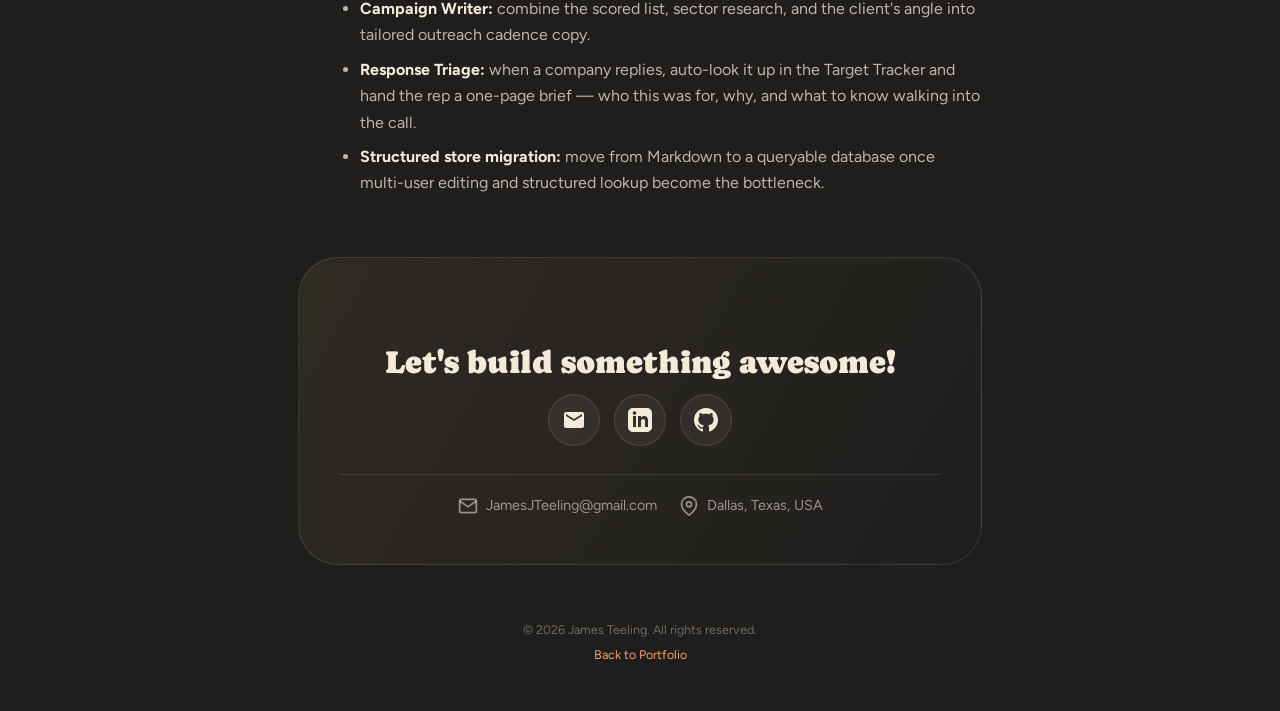
==== commit 6827de95: "updating the full case study to match the format of the new portfolio." ====
--- a/projects/ai-origination-system.html
+++ b/projects/ai-origination-system.html
@@ -5,45 +5,34 @@
     <meta name="viewport" content="width=device-width, initial-scale=1.0">
     <meta name="description" content="AI-Assisted M&A Origination System - A multi-agent AI workflow case study by James Teeling">
     <title>AI Origination System - James Teeling</title>
-    <link rel="stylesheet" href="base-styles.css">
-    <link rel="stylesheet" href="project-styles.css">
-    <link rel="preconnect" href="https://fonts.googleapis.com">
-    <link rel="preconnect" href="https://fonts.gstatic.com" crossorigin>
-    <link href="https://fonts.googleapis.com/css2?family=Poppins:wght@300;400;500;600;700&display=swap" rel="stylesheet">
+    <link rel="stylesheet" href="../styles.css">
+    <link rel="stylesheet" href="case-study.css">
     <style>
-        /* Case-study-scoped visuals (no external image needed) */
-        .origination-hero {
-            background-image: linear-gradient(135deg, rgba(102, 126, 234, 0.92) 0%, rgba(118, 75, 162, 0.92) 100%);
-            background-size: cover;
-            background-position: center;
-        }
-
         /* Principle banner */
         .principle-banner {
-            background: linear-gradient(135deg, rgba(102, 126, 234, 0.08) 0%, rgba(118, 75, 162, 0.08) 100%);
-            border: 1px solid var(--border-color);
-            border-radius: 12px;
+            background: var(--sage-tint);
+            border: 1px solid var(--sage-border);
+            border-radius: 20px;
             padding: 1.75rem 2rem;
             margin: 2rem 0;
             text-align: center;
         }
         .principle-banner p {
-            font-size: 1.15rem;
+            font-size: 1.1rem;
             font-weight: 600;
-            color: var(--text-dark);
+            color: var(--ink);
             margin: 0;
             line-height: 1.6;
         }
 
         /* Workflow cards */
         .workflow-card {
-            background: var(--bg-white);
-            border: 1px solid var(--border-color);
-            border-left: 4px solid var(--primary-color);
-            border-radius: 12px;
+            background: var(--surface);
+            border: 1px solid var(--hairline);
+            border-left: 3px solid var(--accent);
+            border-radius: 20px;
             padding: 2rem;
             margin: 2rem 0;
-            box-shadow: var(--shadow-sm);
         }
         .workflow-card .workflow-eyebrow {
             display: inline-block;
@@ -51,15 +40,17 @@
             font-weight: 700;
             letter-spacing: 0.06em;
             text-transform: uppercase;
-            color: var(--primary-color);
+            color: var(--accent-hover);
             margin-bottom: 0.5rem;
         }
         .workflow-card h3 {
+            font-family: var(--display);
+            font-weight: 400;
             font-size: 1.4rem;
-            color: var(--text-dark);
+            color: var(--ink);
             margin-bottom: 0.75rem;
         }
-        .workflow-card p { color: var(--text-light); line-height: 1.8; margin-bottom: 1rem; }
+        .workflow-card p { color: var(--ink-soft); line-height: 1.8; margin-bottom: 1rem; }
 
         /* Agent chain (research pipeline) */
         .agent-chain {
@@ -70,15 +61,15 @@
             margin: 1.25rem 0 0.5rem;
         }
         .agent-node {
-            background: var(--bg-light);
-            border: 1px solid var(--border-color);
+            background: #f5ead814;
+            border: 1px solid var(--hairline);
             border-radius: 8px;
             padding: 0.6rem 1rem;
             font-weight: 600;
             font-size: 0.9rem;
-            color: var(--text-dark);
-        }
-        .agent-arrow { color: var(--primary-color); font-weight: 700; }
+            color: var(--ink);
+        }
+        .agent-arrow { color: var(--accent-hover); font-weight: 700; }
 
         /* Pipeline flow (numbered steps) */
         .flow-grid {
@@ -89,12 +80,11 @@
             counter-reset: flow;
         }
         .flow-step {
-            background: var(--bg-white);
-            border: 1px solid var(--border-color);
-            border-radius: 12px;
+            background: var(--surface);
+            border: 1px solid var(--hairline);
+            border-radius: 18px;
             padding: 1.5rem;
             position: relative;
-            box-shadow: var(--shadow-sm);
         }
         .flow-step::before {
             counter-increment: flow;
@@ -105,13 +95,13 @@
             width: 34px;
             height: 34px;
             border-radius: 50%;
-            background: linear-gradient(135deg, #667eea, #764ba2);
-            color: white;
+            background: linear-gradient(135deg, var(--accent), var(--sage));
+            color: var(--ground);
             font-weight: 700;
             margin-bottom: 0.75rem;
         }
-        .flow-step h4 { color: var(--text-dark); font-size: 1.05rem; margin-bottom: 0.4rem; }
-        .flow-step p { color: var(--text-light); font-size: 0.95rem; line-height: 1.6; margin: 0; }
+        .flow-step h4 { color: var(--ink); font-size: 1.05rem; margin-bottom: 0.4rem; }
+        .flow-step p { color: var(--ink-soft); font-size: 0.95rem; line-height: 1.6; margin: 0; }
         .flow-step .actor {
             display: inline-block;
             font-size: 0.72rem;
@@ -122,8 +112,8 @@
             border-radius: 20px;
             margin-top: 0.75rem;
         }
-        .actor.ai { background: #D6EAFF; color: #1c4f8a; }
-        .actor.human { background: #E6F7EC; color: #1d6b3c; }
+        .actor.ai { background: #f5ead814; color: var(--ink-soft); border: 1px solid var(--hairline-strong); }
+        .actor.human { background: var(--sage-tint); color: var(--sage); border: 1px solid var(--sage-border); }
 
         /* Comparison table */
         .compare-table {
@@ -132,22 +122,22 @@
             margin: 2rem 0;
             font-size: 0.98rem;
             overflow: hidden;
-            border-radius: 12px;
-            box-shadow: var(--shadow-sm);
+            border-radius: 16px;
+            background: var(--surface);
         }
         .compare-table th, .compare-table td {
             text-align: left;
             padding: 0.9rem 1.1rem;
-            border-bottom: 1px solid var(--border-color);
+            border-bottom: 1px solid var(--hairline);
             vertical-align: top;
         }
         .compare-table thead th {
-            background: var(--bg-light);
-            color: var(--text-dark);
+            background: #f5ead80a;
+            color: var(--ink);
             font-weight: 700;
         }
-        .compare-table tbody td { color: var(--text-light); }
-        .compare-table td:first-child { font-weight: 600; color: var(--text-dark); white-space: nowrap; }
+        .compare-table tbody td { color: var(--ink-soft); }
+        .compare-table td:first-child { font-weight: 600; color: var(--ink); white-space: nowrap; }
         .table-scroll { overflow-x: auto; }
 
         @media (max-width: 768px) {
@@ -157,37 +147,57 @@
 </head>
 <body>
     <!-- Navigation -->
-    <nav class="project-nav">
-        <div class="nav-content">
-            <a href="../index.html#projects" class="back-button">
-                ← Back to Portfolio
-            </a>
-            <a href="mailto:JamesJTeeling@gmail.com" class="back-button">Get in Touch</a>
-        </div>
-    </nav>
+    <header class="nav">
+      <div class="nav__left">
+        <a class="wordmark" href="../index.html#top">JAMES TEELING</a>
+        <nav class="nav__links" id="navLinks" aria-label="Sections">
+          <a href="../index.html#work">Work</a>
+          <a href="../index.html#toolbelt">Toolbelt</a>
+          <a href="../index.html#about">About</a>
+          <a href="../index.html#contact">Contact</a>
+        </nav>
+      </div>
+      <div class="nav__right">
+        <span class="pill-available"><span class="dot"></span>Open to Product Manager roles</span>
+        <a class="btn-accent" href="../index.html#contact">Get in touch</a>
+        <span class="avatar" aria-hidden="true"><img src="../assets/photos/portrait/james-teeling.jpg" alt=""></span>
+        <button class="nav__toggle" id="navToggle" type="button" aria-label="Open menu" aria-expanded="false" aria-controls="navLinks">
+          <svg width="19" height="19" viewBox="0 0 24 24" fill="none" stroke="currentColor" stroke-width="2.75" stroke-linecap="round" stroke-linejoin="round" aria-hidden="true"><path d="M4 6h16"/><path d="M4 12h16"/><path d="M4 18h16"/></svg>
+        </button>
+      </div>
+    </header>
 
     <!-- Hero Section -->
-    <section class="project-hero origination-hero">
-        <div class="hero-content">
-            <span class="project-category">AI Systems Design · Multi-Agent Architecture</span>
-            <h1>AI-Assisted M&A Origination System</h1>
-            <p class="subtitle">A multi-agent AI workflow that turns each private-equity client's investment thesis into a tailored, scored list of acquisition targets — and remembers every company it touches.</p>
-            <div class="project-meta">
-                <div class="meta-item">
-                    <span class="meta-label">Role</span>
-                    <span class="meta-value">AI Systems Designer / Architect</span>
-                </div>
-                <div class="meta-item">
-                    <span class="meta-label">Timeline</span>
-                    <span class="meta-value">2026 — shipped, in use</span>
-                </div>
-                <div class="meta-item">
-                    <span class="meta-label">Domain</span>
-                    <span class="meta-value">M&A / Private Equity</span>
-                </div>
-            </div>
+    <section class="cs-hero">
+        <div class="modal__art art-line" style="background-image:url('../assets/posters/ma-origination.svg'), linear-gradient(155deg,#645c50,#2e2b25)"></div>
+        <div class="cs-hero__scrim"></div>
+        <div class="cs-hero__fade"></div>
+        <div class="modal__glyph" aria-hidden="true">M</div>
+        <div class="cs-hero__content">
+            <p class="modal__kicker">A multi-agent deal-sourcing workforce</p>
+            <h1 class="modal__title">AI-Assisted M&amp;A Origination System</h1>
+            <p class="hero__blurb">A multi-agent AI workflow that turns each private-equity client's investment thesis into a tailored, scored list of acquisition targets — and remembers every company it touches.</p>
+            <p class="cs-hero__meta">
+                <span><strong>Role</strong> — AI Systems Designer / Architect</span>
+                <span><strong>Timeline</strong> — 2026, shipped, in use</span>
+                <span><strong>Domain</strong> — M&amp;A / Private Equity</span>
+            </p>
         </div>
     </section>
+    <div class="cs-below-hero">
+        <div class="chips">
+            <span class="chip">Multi-Agent Orchestration</span>
+            <span class="chip">Claude Code</span>
+            <span class="chip">MCP</span>
+            <span class="chip">Human-in-the-Loop</span>
+            <span class="chip">Markdown + Git</span>
+        </div>
+        <div class="metric-tiles">
+            <div class="tile"><div class="tile__value">25</div><div class="tile__label">fully-scored targets in one campaign</div></div>
+            <div class="tile"><div class="tile__value">4</div><div class="tile__label">agent relay: research → verify → edit → publish</div></div>
+            <div class="tile"><div class="tile__value">0</div><div class="tile__label">fabricated contacts, by design</div></div>
+        </div>
+    </div>
 
     <!-- Main Content -->
     <div class="project-content">
@@ -466,9 +476,21 @@
 
     <!-- Footer -->
     <footer class="project-footer">
-        <p>&copy; 2025 James Teeling. All rights reserved.</p>
-        <p><a href="../index.html" style="color: white;">Back to Portfolio</a></p>
+        <p>&copy; 2026 James Teeling. All rights reserved.</p>
+        <p><a href="../index.html">Back to Portfolio</a></p>
     </footer>
+
+    <script>
+        (function () {
+            var navToggle = document.getElementById('navToggle');
+            var navLinks = document.getElementById('navLinks');
+            if (!navToggle || !navLinks) return;
+            navToggle.addEventListener('click', function () {
+                var open = navLinks.classList.toggle('is-open');
+                navToggle.setAttribute('aria-expanded', String(open));
+            });
+        })();
+    </script>
 
 </body>
 </html>
--- a/styles.css
+++ b/styles.css
@@ -0,0 +1,636 @@
+/* ==========================================================================
+   James Teeling — portfolio catalogue
+   Organic design system, inverted into warm dark "theatre" mode.
+   Every colour below comes from the Organic ramps; do not re-derive new hues.
+   ========================================================================== */
+
+@import url('https://fonts.googleapis.com/css2?family=Caprasimo&family=Figtree:wght@400;600;700&display=swap');
+
+:root {
+  /* ground + surfaces */
+  --ground:         #201e1d;   /* --color-text            */
+  --surface:        #2e2b25;   /* --color-neutral-900     */
+  --surface-hover:  #37332c;
+
+  /* type */
+  --ink:            #f5ead8;   /* --color-bg              */
+  --ink-body:       #f5ead8c4;
+  --ink-soft:       #f5ead8bd;
+  --ink-muted:      #f5ead88f;
+  --ink-faint:      #f5ead878;
+  --ink-ghost:      #f5ead85e;
+
+  /* accents */
+  --accent:         #d67f48;   /* --color-accent-500      */
+  --accent-hover:   #f6a06b;   /* --color-accent-400      */
+  --accent-light:   #ffc6a5;   /* --color-accent-300      */
+  --sage:           #aebf92;   /* --color-accent-2-400    */
+  --sage-light:     #ccdbb2;   /* --color-accent-2-300    */
+  --sage-tint:      #8fa07321;
+  --sage-border:    #aebf9240;
+
+  /* lines + fills */
+  --hairline:       #f5ead81f;
+  --hairline-strong:#f5ead82e;
+  --ghost-fill:     #f5ead80a;
+  --ghost-fill-2:   #f5ead814;
+
+  /* rhythm */
+  --gutter:         48px;
+  --poster-w:       270px;
+  --poster-h:       300px;
+  --shelf-gap:      18px;
+
+  --display: 'Caprasimo', Georgia, serif;
+  --body:    'Figtree', system-ui, -apple-system, sans-serif;
+}
+
+*, *::before, *::after { box-sizing: border-box; }
+
+html { scroll-behavior: smooth; scroll-padding-top: 90px; }
+
+body {
+  margin: 0;
+  background: var(--ground);
+  color: var(--ink);
+  font-family: var(--body);
+  font-size: 16px;
+  line-height: 1.5;
+  -webkit-font-smoothing: antialiased;
+  overflow-x: hidden;
+}
+
+body.modal-open { overflow: hidden; }
+
+a { color: var(--accent-hover); text-decoration: none; transition: color .18s ease; }
+a:hover { color: var(--accent-light); }
+
+button { font-family: var(--body); }
+
+:focus-visible {
+  outline: 2px solid var(--accent);
+  outline-offset: 2px;
+  border-radius: 4px;
+}
+
+.visually-hidden {
+  position: absolute; width: 1px; height: 1px; padding: 0; margin: -1px;
+  overflow: hidden; clip: rect(0 0 0 0); white-space: nowrap; border: 0;
+}
+
+.skip-link {
+  position: absolute; left: 12px; top: -60px; z-index: 200;
+  padding: 10px 18px; border-radius: 999px;
+  background: var(--accent); color: var(--ground);
+  font-family: var(--display); font-size: 14px;
+  transition: top .2s ease;
+}
+.skip-link:focus { top: 12px; color: var(--ground); }
+
+/* ---------------------------------------------------------------- motion */
+
+@keyframes drift {
+  0%   { transform: scale(1.06) translate3d(-1.5%, -1%, 0); }
+  50%  { transform: scale(1.16) translate3d(1.5%, 1.5%, 0); }
+  100% { transform: scale(1.06) translate3d(-1.5%, -1%, 0); }
+}
+@keyframes fill { from { width: 0%; } to { width: 100%; } }
+@keyframes rise { from { opacity: 0; transform: translateY(22px); } to { opacity: 1; transform: none; } }
+@keyframes glow { 0%, 100% { opacity: .45; } 50% { opacity: .85; } }
+@keyframes pop  { from { opacity: 0; transform: translateY(24px) scale(.985); } to { opacity: 1; transform: none; } }
+
+/* ---------------------------------------------------------------- nav */
+
+.nav {
+  position: sticky; top: 0; z-index: 60;
+  display: flex; align-items: center; justify-content: space-between; gap: 32px;
+  padding: 18px var(--gutter);
+  background: linear-gradient(#201e1df2, #201e1dc4 60%, #201e1d00);
+  backdrop-filter: blur(10px);
+  -webkit-backdrop-filter: blur(10px);
+}
+.nav__left  { display: flex; align-items: baseline; gap: 36px; min-width: 0; }
+.nav__right { display: flex; align-items: center; gap: 14px; }
+
+.wordmark {
+  font-family: var(--display); font-size: 24px; letter-spacing: -.02em;
+  color: var(--accent-hover); white-space: nowrap;
+}
+.wordmark:hover { color: var(--accent-light); }
+
+.nav__links { display: flex; gap: 26px; font-size: 14px; }
+.nav__links a { color: #f5ead8c9; }
+.nav__links a:hover,
+.nav__links a[aria-current="true"] { color: var(--accent-light); }
+
+.pill-available {
+  display: flex; align-items: center; gap: 7px;
+  padding: 6px 13px; border-radius: 999px;
+  background: #8fa07326; border: 1px solid #aebf9247;
+  font-size: 12px; color: var(--sage-light); white-space: nowrap;
+}
+.pill-available .dot {
+  width: 7px; height: 7px; border-radius: 999px; background: var(--sage); display: block;
+}
+
+.btn-accent {
+  padding: 9px 18px; border-radius: 999px; border: 0;
+  background: var(--accent); color: var(--ground);
+  font-family: var(--display); font-size: 14px; cursor: pointer;
+  transition: background .18s ease;
+  white-space: nowrap;
+}
+.btn-accent:hover { background: var(--accent-hover); color: var(--ground); }
+
+.avatar {
+  width: 36px; height: 36px; border-radius: 999px; flex: none; overflow: hidden;
+  background: linear-gradient(150deg, var(--accent), #8fa073);
+  display: flex; align-items: center; justify-content: center;
+  font-family: var(--display); font-size: 16px; color: var(--ground);
+}
+.avatar img {
+  width: 100%; height: 100%; object-fit: cover; object-position: 66% 40%;
+  filter: saturate(.6) contrast(.85) brightness(1.1);
+}
+
+.nav__toggle { display: none; }
+
+/* ---------------------------------------------------------------- hero */
+
+.hero {
+  position: relative; height: 88vh; min-height: 640px; overflow: hidden;
+  margin-top: -92px;
+}
+.hero__art      { position: absolute; inset: 0; animation: drift 20s ease-in-out infinite; }
+.hero__highlight{ position: absolute; inset: 0; background: radial-gradient(90% 70% at 78% 18%, #ffffff24, transparent 62%); }
+.hero__orb {
+  position: absolute; right: 6%; top: 8%; width: 420px; height: 420px;
+  border-radius: 999px; background: #f5ead81a; animation: glow 9s ease-in-out infinite;
+}
+.hero__glyph {
+  position: absolute; right: -40px; bottom: -140px;
+  font-family: var(--display); font-size: 460px; line-height: 1; color: #ffffff14;
+  user-select: none; pointer-events: none;
+}
+.hero__scrim   { position: absolute; inset: 0; background: linear-gradient(90deg, #201e1de8 0%, #201e1dab 42%, #201e1d1a 72%, #201e1d00 100%); }
+.hero__fade    { position: absolute; inset: auto 0 0 0; height: 220px; background: linear-gradient(#201e1d00, #201e1d 88%); }
+
+.hero__content {
+  position: absolute; left: var(--gutter); bottom: 132px; max-width: 640px;
+  animation: rise .5s ease both;
+}
+.hero__kicker {
+  display: flex; align-items: center; gap: 10px; flex-wrap: wrap;
+  font-size: 12px; letter-spacing: .18em; text-transform: uppercase; color: var(--accent-light);
+}
+.hero__kicker .tag-now {
+  padding: 5px 11px; border-radius: 999px;
+  background: #201e1d9e; border: 1px solid #f5ead82b;
+}
+.hero__title {
+  font-family: var(--display); font-size: 92px; line-height: .95; letter-spacing: -.03em;
+  margin: 18px 0 14px; font-weight: 400;
+}
+.hero__blurb { font-size: 18px; line-height: 1.5; color: var(--ink-body); max-width: 520px; margin: 0; }
+
+.hero__actions { display: flex; gap: 12px; margin-top: 26px; align-items: center; flex-wrap: wrap; }
+.btn-play, .btn-ghost {
+  display: inline-flex; align-items: center; gap: 9px;
+  border-radius: 999px; font-family: var(--display); font-size: 16px; cursor: pointer;
+  transition: background .18s ease, border-color .18s ease;
+}
+.btn-play  { padding: 14px 26px; border: 0; background: var(--accent); color: var(--ground); }
+.btn-play:hover { background: var(--accent-hover); color: var(--ground); }
+.btn-ghost { padding: 14px 24px; border: 1px solid #f5ead83d; background: var(--ghost-fill-2); color: var(--ink); }
+.btn-ghost:hover { background: #f5ead826; color: var(--ink); }
+.hero__metric { font-size: 13px; color: var(--ink-muted); margin-left: 14px; }
+.hero__actions > .hero__metric:only-child { margin-left: 0; }
+
+.hero__ticks { display: flex; gap: 6px; margin-top: 26px; width: 220px; }
+.tick {
+  flex: 1; height: 3px; padding: 0; border: 0; border-radius: 999px;
+  background: var(--hairline-strong); overflow: hidden; cursor: pointer;
+}
+.tick__fill { display: block; height: 100%; width: 0; border-radius: 999px; }
+.tick.is-active   .tick__fill { background: var(--accent-hover); animation: fill 8s linear both; }
+.tick.is-done     .tick__fill { background: var(--ink-ghost); width: 100%; }
+.hero.is-paused .tick.is-active .tick__fill { animation-play-state: paused; }
+
+/* ---------------------------------------------------------------- shelves */
+
+.work { position: relative; margin-top: -96px; z-index: 10; padding-bottom: 40px; }
+
+.filters { display: flex; gap: 9px; padding: 0 var(--gutter) 26px; flex-wrap: wrap; }
+.filter {
+  flex: none; padding: 9px 18px; border-radius: 999px; cursor: pointer;
+  font-size: 13.5px; transition: .18s ease;
+  border: 1px solid var(--hairline-strong); background: var(--ghost-fill); color: var(--ink-soft);
+}
+.filter:hover { background: var(--ghost-fill-2); }
+.filter[aria-pressed="true"] { border-color: var(--accent); background: var(--accent); color: var(--ground); }
+
+.shelf { margin-bottom: 44px; }
+.shelf__head {
+  display: flex; align-items: baseline; gap: 14px; padding: 0 var(--gutter) 14px;
+}
+.shelf__title { font-family: var(--display); font-size: 26px; letter-spacing: -.01em; font-weight: 400; margin: 0; }
+.shelf__count { font-size: 12px; color: #f5ead866; letter-spacing: .06em; }
+.shelf__spacer { flex: 1; }
+.scrub {
+  width: 34px; height: 34px; border-radius: 999px; flex: none;
+  border: 1px solid var(--hairline-strong); background: #f5ead80f; color: var(--ink);
+  cursor: pointer; font-size: 14px; line-height: 0;
+  display: inline-flex; align-items: center; justify-content: center;
+  transition: background .18s ease, opacity .18s ease;
+}
+.scrub:hover { background: #f5ead826; }
+.scrub[disabled] { opacity: .28; cursor: default; }
+.scrub[hidden] { display: none; }
+
+.track {
+  display: flex; gap: var(--shelf-gap); padding: 14px var(--gutter) 22px;
+  overflow-x: auto; scrollbar-width: none; scroll-behavior: smooth;
+}
+.track::-webkit-scrollbar { display: none; }
+
+.card {
+  flex: none; width: var(--poster-w); padding: 0; border: 0; background: none;
+  color: inherit; text-align: left; cursor: pointer; font-family: var(--body);
+  transition: transform .28s cubic-bezier(.2,.7,.3,1);
+  filter: drop-shadow(0 14px 30px #00000059);
+}
+.card:hover, .card:focus-visible { transform: translateY(-10px) scale(1.035); }
+.card:focus-visible { outline-offset: 6px; }
+
+.poster {
+  position: relative; height: var(--poster-h); border-radius: 26px; overflow: hidden;
+}
+
+/* Poster art surfaces share one sizing rule. */
+.poster, .hero__art, .modal__art, .upnext__poster {
+  background-size: cover; background-position: center; background-repeat: no-repeat;
+}
+
+/* On the wide hero and modal header, line art is biased right and bleeds off
+   canvas — the same composition the design used for its ghosted initial, so it
+   never competes with the headline sitting bottom-left. */
+.hero__art.art-line, .modal__art.art-line {
+  background-size: auto 84%, cover;
+  background-position: 91% 50%, center;
+  background-repeat: no-repeat, no-repeat;
+}
+.modal__art.art-line { background-size: auto 128%, cover; }
+.poster__glyph {
+  position: absolute; right: -30px; bottom: -64px;
+  font-family: var(--display); font-size: 210px; line-height: 1; color: #ffffff1c;
+  user-select: none;
+}
+/* where a diagram already fills the poster, the initial drops back to texture */
+.poster__glyph.is-behind-art { color: #ffffff0f; }
+.poster__badge {
+  position: absolute; left: 14px; top: 14px; padding: 5px 11px; border-radius: 999px;
+  background: #201e1da8; font-size: 10px; letter-spacing: .14em; text-transform: uppercase;
+}
+.poster__foot {
+  position: absolute; inset: auto 0 0 0; padding: 16px;
+  background: linear-gradient(#0000, #201e1dd9 74%);
+}
+.poster__title { font-family: var(--display); font-size: 24px; line-height: 1.06; }
+.poster__kicker { font-size: 12px; color: #f5ead8a8; margin-top: 4px; }
+
+.card__preview {
+  overflow: hidden; margin-top: 12px; max-height: 20px; opacity: .62;
+  transition: max-height .28s ease, opacity .22s ease;
+}
+.card:hover .card__preview,
+.card:focus-visible .card__preview { max-height: 160px; opacity: 1; }
+.card__blurb { font-size: 13px; line-height: 1.5; color: var(--ink-body); }
+.card__meta { display: flex; align-items: center; gap: 10px; margin-top: 10px; flex-wrap: wrap; }
+.card__read {
+  padding: 5px 11px; border-radius: 999px; background: var(--accent); color: var(--ground);
+  font-family: var(--display); font-size: 12px; display: inline-flex; align-items: center; gap: 6px;
+}
+.card__metric { font-size: 12px; color: var(--sage); }
+
+/* ----------------------------------------------------- span-in-button/link fixes
+   Cards and contact cards are <button>/<a> elements whose internals are spans
+   (spans are the only valid interactive-element descendants here). Spans are
+   inline by default, so the layout boxes need to be declared explicitly. */
+
+.poster,
+.poster__badge,
+.poster__foot,
+.poster__title,
+.poster__kicker,
+.card__preview,
+.card__blurb,
+.card__meta,
+.upnext__title,
+.upnext__blurb,
+.contact-card__label,
+.contact-card__value { display: block; }
+
+.poster__glyph { display: block; position: absolute; }
+.card__meta    { display: flex; }
+.upnext__card > span:last-child { display: block; min-width: 0; }
+
+
+.shelf-empty {
+  padding: 40px var(--gutter) 60px; color: var(--ink-muted); font-size: 15px;
+}
+
+/* ---------------------------------------------------------------- modal */
+
+.modal {
+  position: fixed; inset: 0; z-index: 80;
+  background: #100f0ec4; backdrop-filter: blur(6px); -webkit-backdrop-filter: blur(6px);
+  overflow-y: auto; padding: 56px 24px;
+}
+.modal[hidden] { display: none; }
+.modal__panel {
+  max-width: 960px; margin: 0 auto; border-radius: 36px; overflow: hidden;
+  background: var(--ground); border: 1px solid var(--hairline);
+  box-shadow: 0 40px 100px #000000a8;
+  animation: pop .3s cubic-bezier(.2,.7,.3,1) both;
+}
+.modal__header { position: relative; height: 340px; overflow: hidden; }
+.modal__art   { position: absolute; inset: 0; animation: drift 22s ease-in-out infinite; }
+.modal__glyph {
+  position: absolute; right: -40px; bottom: -110px;
+  font-family: var(--display); font-size: 320px; line-height: 1; color: #ffffff1a; user-select: none;
+}
+.modal__close {
+  position: absolute; right: 20px; top: 20px; width: 40px; height: 40px;
+  border: 0; border-radius: 999px; background: #201e1dc4; color: var(--ink);
+  cursor: pointer; display: inline-flex; align-items: center; justify-content: center;
+  transition: background .18s ease;
+}
+.modal__close:hover { background: var(--ground); }
+.modal__titlewrap {
+  position: absolute; inset: auto 0 0 0; padding: 30px 36px;
+  background: linear-gradient(#0000, #201e1de8 62%);
+}
+.modal__kicker { font-size: 12px; letter-spacing: .18em; text-transform: uppercase; color: var(--accent-light); }
+.modal__title  { font-family: var(--display); font-size: 62px; line-height: .98; letter-spacing: -.03em; margin: 8px 0 0; font-weight: 400; }
+
+.modal__body { padding: 30px 36px 40px; }
+
+.chips { display: flex; gap: 8px; flex-wrap: wrap; }
+.chip {
+  padding: 6px 13px; border-radius: 999px; background: #f5ead812;
+  border: 1px solid #f5ead82b; font-size: 12px; color: var(--ink-soft);
+}
+
+.metric-tiles { display: grid; grid-template-columns: repeat(3, 1fr); gap: 14px; margin-top: 22px; }
+.tile { padding: 18px 20px; border-radius: 22px; background: var(--surface); border: 1px solid #f5ead817; }
+.tile__value { font-family: var(--display); font-size: 32px; color: var(--accent-hover); line-height: 1; }
+.tile__label { font-size: 12.5px; color: var(--ink-muted); margin-top: 7px; }
+
+.gist {
+  margin-top: 22px; padding: 22px 24px; border-radius: 24px;
+  background: var(--sage-tint); border: 1px solid var(--sage-border);
+}
+.eyebrow-sage {
+  font-size: 11.5px; letter-spacing: .16em; text-transform: uppercase;
+  color: var(--sage); margin-bottom: 8px;
+}
+.gist__body { font-size: 17px; line-height: 1.55; color: #f5ead8e6; }
+
+.sections { display: grid; grid-template-columns: 1fr 1fr; gap: 34px 44px; margin-top: 34px; }
+.section-kicker { font-size: 11.5px; letter-spacing: .16em; text-transform: uppercase; color: var(--accent-hover); }
+.section-head { font-family: var(--display); font-size: 26px; line-height: 1.12; margin: 8px 0 9px; font-weight: 400; }
+.section-body { font-size: 15px; line-height: 1.62; color: var(--ink-soft); }
+.pull {
+  margin-top: 14px; padding-left: 16px; border-left: 3px solid var(--accent);
+  font-family: var(--display); font-size: 20px; line-height: 1.22; color: var(--accent-light);
+}
+
+.modal__links { display: flex; gap: 12px; flex-wrap: wrap; margin-top: 34px; }
+.modal__links .btn-play { font-size: 15px; padding: 12px 22px; }
+.modal__links .btn-ghost { font-size: 15px; padding: 12px 22px; }
+
+.upnext { margin-top: 38px; padding-top: 26px; border-top: 1px solid var(--hairline); }
+.upnext__label {
+  font-size: 11.5px; letter-spacing: .16em; text-transform: uppercase;
+  color: #f5ead87a; margin-bottom: 12px;
+}
+.upnext__card {
+  display: flex; gap: 18px; align-items: center; width: 100%; text-align: left;
+  padding: 14px; border: 0; border-radius: 26px; background: var(--surface);
+  color: inherit; cursor: pointer; transition: background .2s ease;
+}
+.upnext__card:hover { background: var(--surface-hover); }
+.upnext__poster {
+  width: 84px; height: 104px; border-radius: 18px; flex: none; overflow: hidden;
+  display: flex; align-items: flex-end; justify-content: flex-end;
+}
+.upnext__poster span {
+  font-family: var(--display); font-size: 76px; line-height: .8; color: #ffffff2b; margin: 0 -6px -10px 0;
+}
+/* at 84x104 a diagram is texture, not detail — pull the initial back so it doesn't fight it */
+.upnext__poster.art-line span { color: #ffffff1a; }
+.upnext__title { font-family: var(--display); font-size: 26px; line-height: 1.08; }
+.upnext__blurb { font-size: 14px; color: #f5ead89e; margin-top: 6px; max-width: 520px; }
+
+/* ---------------------------------------------------------------- toolbelt */
+
+.toolbelt { padding: 70px var(--gutter) 20px; border-top: 1px solid #f5ead81a; }
+.toolbelt__grid {
+  display: grid; grid-template-columns: 1.15fr .85fr; gap: 64px;
+  align-items: start; max-width: 1320px;
+}
+.eyebrow-sage--lg { font-size: 12px; letter-spacing: .18em; text-transform: uppercase; color: var(--sage); }
+.eyebrow-accent   { font-size: 12px; letter-spacing: .18em; text-transform: uppercase; color: var(--accent-light); }
+
+.display-46 { font-family: var(--display); font-size: 46px; line-height: 1.03; letter-spacing: -.02em; margin: 12px 0 10px; font-weight: 400; }
+.lede { font-size: 15px; color: #f5ead8a3; max-width: 460px; line-height: 1.55; }
+
+.skills { margin-top: 32px; display: flex; flex-direction: column; gap: 18px; max-width: 620px; }
+.skill__head { display: flex; justify-content: space-between; align-items: baseline; margin-bottom: 7px; gap: 16px; }
+.skill__name { font-size: 15px; }
+.skill__note { font-size: 12.5px; color: var(--ink-faint); text-align: right; }
+.skill__track { height: 8px; border-radius: 999px; background: #f5ead81c; overflow: hidden; }
+.skill__bar {
+  height: 100%; width: 0; border-radius: 999px;
+  background: linear-gradient(90deg, #8fa073, var(--accent));
+  transition: width 1s cubic-bezier(.2,.7,.3,1);
+}
+
+.toolbelt__side { display: flex; flex-direction: column; gap: 18px; padding-top: 52px; }
+.panel { padding: 26px; border-radius: 28px; background: var(--surface); border: 1px solid var(--hairline); }
+.panel--sage { background: var(--sage-tint); border-color: var(--sage-border); }
+.panel__title { font-family: var(--display); font-size: 24px; margin: 0 0 8px; font-weight: 400; }
+.panel__body { font-size: 14.5px; line-height: 1.6; color: #f5ead8b8; }
+.tool-chips { display: flex; flex-wrap: wrap; gap: 9px; }
+.tool-chip {
+  padding: 8px 14px; border-radius: 999px; background: #f5ead80f;
+  border: 1px solid #f5ead824; font-size: 13px; color: #f5ead8d1;
+}
+
+/* ---------------------------------------------------------------- about */
+
+.about { padding: 80px var(--gutter) 20px; }
+.about__grid { display: grid; grid-template-columns: 300px 1fr; gap: 56px; align-items: start; max-width: 1320px; }
+.about__photo {
+  width: 300px; height: 300px; border-radius: 999px; overflow: hidden;
+  background: linear-gradient(150deg, var(--accent), #8fa073);
+  display: flex; align-items: center; justify-content: center;
+  font-size: 12px; letter-spacing: .14em; text-transform: uppercase; color: #201e1dc4;
+  box-shadow: 0 0 0 1px var(--hairline-strong);
+}
+.about__photo img {
+  width: 100%; height: 100%; object-fit: cover;
+  filter: saturate(.6) contrast(.85) brightness(1.1) opacity(.94);
+}
+.about__name { font-family: var(--display); font-size: 54px; line-height: 1.02; letter-spacing: -.025em; margin: 12px 0 6px; font-weight: 400; }
+.about__role { font-size: 17px; color: var(--accent-light); margin-bottom: 20px; }
+.about__para { font-size: 17px; line-height: 1.62; color: var(--ink-body); max-width: 720px; margin: 0 0 14px; }
+
+.timeline {
+  display: grid; grid-template-columns: repeat(4, 1fr); gap: 22px;
+  margin-top: 44px; max-width: 980px;
+}
+.timeline__item { padding-top: 20px; border-top: 2px solid #f5ead824; }
+.timeline__dot { width: 11px; height: 11px; border-radius: 999px; background: var(--accent); margin: -27px 0 14px; }
+.timeline__when { font-size: 12px; color: var(--ink-faint); letter-spacing: .06em; }
+.timeline__what { font-family: var(--display); font-size: 20px; line-height: 1.14; margin: 5px 0 6px; font-weight: 400; }
+.timeline__detail { font-size: 13.5px; line-height: 1.55; color: #f5ead89e; }
+
+/* ---------------------------------------------------------------- contact */
+
+.contact { padding: 90px var(--gutter) 70px; margin-top: 60px; }
+.contact__panel {
+  max-width: 1320px; display: grid; grid-template-columns: 1fr 1fr; gap: 64px;
+  align-items: center; padding: 56px; border-radius: 44px;
+  background: linear-gradient(120deg, var(--surface), var(--ground));
+  border: 1px solid var(--hairline);
+}
+.contact__title { font-family: var(--display); font-size: 56px; line-height: 1; letter-spacing: -.025em; margin: 14px 0 12px; font-weight: 400; }
+.contact__lede { font-size: 16px; line-height: 1.55; color: var(--ink-muted); max-width: 440px; }
+.facts { display: flex; flex-wrap: wrap; gap: 9px; margin-top: 24px; }
+.fact {
+  padding: 8px 14px; border-radius: 999px; background: #f5ead80f;
+  border: 1px solid #f5ead824; font-size: 13px; color: var(--ink-body);
+}
+.contact__cards { display: grid; grid-template-columns: 1fr 1fr; gap: 14px; }
+.contact-card {
+  display: block; padding: 20px; border-radius: 24px;
+  background: #f5ead80f; border: 1px solid var(--hairline);
+  transition: transform .2s ease, background .2s ease;
+}
+.contact-card:hover { transform: translateY(-3px); background: var(--ghost-fill-2); }
+.contact-card__label { font-family: var(--display); font-size: 19px; color: var(--ink); }
+.contact-card__value { font-size: 13px; margin-top: 5px; color: var(--ink-muted); }
+.contact-card__arrow { margin-top: 18px; color: var(--ink); display: block; }
+.contact-card--filled { background: var(--accent); border-color: #f5ead81f; }
+.contact-card--filled:hover { background: var(--accent-hover); }
+.contact-card--filled .contact-card__label,
+.contact-card--filled .contact-card__arrow { color: var(--ground); }
+.contact-card--filled .contact-card__value { color: #201e1dad; }
+
+.footer {
+  max-width: 1320px; display: flex; justify-content: space-between; gap: 24px;
+  font-size: 12.5px; color: var(--ink-ghost); padding: 34px 4px 0;
+}
+
+/* ---------------------------------------------------------------- responsive */
+
+@media (max-width: 1279px) {
+  :root { --gutter: 32px; --poster-w: 240px; --poster-h: 268px; }
+  .hero__title { font-size: 72px; }
+  .hero__glyph { font-size: 380px; }
+  .modal__title { font-size: 52px; }
+}
+
+@media (max-width: 1023px) {
+  .nav__links { display: none; }
+  .nav__links.is-open {
+    display: flex; flex-direction: column; gap: 18px;
+    position: absolute; top: 72px; left: 0; right: 0;
+    padding: 22px var(--gutter) 26px;
+    background: var(--ground); border-bottom: 1px solid var(--hairline);
+    font-size: 17px;
+  }
+  .nav { position: sticky; }
+  .nav__toggle {
+    display: inline-flex; align-items: center; justify-content: center;
+    width: 38px; height: 38px; border-radius: 999px;
+    border: 1px solid var(--hairline-strong); background: var(--ghost-fill);
+    color: var(--ink); cursor: pointer;
+  }
+  .pill-available { display: none; }
+  .hero { height: 70vh; min-height: 520px; }
+  .hero__title { font-size: 56px; }
+  .hero__orb { width: 300px; height: 300px; }
+  .toolbelt__grid, .about__grid, .contact__panel { grid-template-columns: 1fr; gap: 40px; }
+  .toolbelt__side { padding-top: 0; }
+  .about__photo { width: 220px; height: 220px; }
+  .timeline { grid-template-columns: repeat(2, 1fr); }
+  .sections { grid-template-columns: 1fr; }
+  .contact__panel { padding: 40px; }
+}
+
+@media (max-width: 767px) {
+  :root { --gutter: 18px; --poster-w: 168px; --poster-h: 212px; --shelf-gap: 12px; }
+  .nav { padding: 14px var(--gutter); gap: 12px; }
+  .wordmark { font-size: 19px; }
+  .nav__right { gap: 10px; }
+  .nav__right .avatar { display: none; }
+  .filters {
+    flex-wrap: nowrap; overflow-x: auto; scrollbar-width: none;
+    padding-bottom: 20px;
+  }
+  .filters::-webkit-scrollbar { display: none; }
+  .filter { font-size: 12.5px; padding: 7px 14px; }
+  .hero { height: auto; min-height: 0; padding: 200px 0 40px; margin-top: -92px; }
+  .hero__content { position: relative; left: 0; bottom: 0; padding: 0 var(--gutter); max-width: none; }
+  .hero__title { font-size: 42px; }
+  .hero__glyph { font-size: 260px; bottom: -70px; right: -20px; }
+  /* narrow hero: line art tucks into the top-right rather than sitting under the headline */
+  .hero__art.art-line { background-size: auto 30%, cover; background-position: 104% 6%, center; }
+  .hero__blurb { font-size: 15px; }
+  .hero__actions { gap: 10px; }
+  .btn-play, .btn-ghost { font-size: 14px; padding: 12px 20px; }
+  .hero__metric { margin-left: 0; width: 100%; }
+  .work { margin-top: -60px; }
+  .poster { border-radius: 22px; }
+  .poster__glyph { font-size: 150px; bottom: -40px; }
+  .poster__title { font-size: 17px; }
+  .poster__kicker { font-size: 10.5px; }
+  .card__preview { max-height: none; opacity: 1; }
+  .card__blurb { display: none; }
+  .card:hover, .card:focus-visible { transform: none; }
+  .scrub { display: none; }
+  .shelf__title { font-size: 18px; }
+  .display-46 { font-size: 34px; }
+  .about__name { font-size: 36px; }
+  .about__para, .about__role { font-size: 15px; }
+  .timeline { grid-template-columns: 1fr; }
+  .modal { padding: 0; }
+  .modal__panel { border-radius: 0; min-height: 100vh; border: 0; }
+  .modal__header { height: 260px; }
+  .modal__title { font-size: 38px; }
+  .modal__glyph { font-size: 220px; }
+  .modal__titlewrap, .modal__body { padding-left: var(--gutter); padding-right: var(--gutter); }
+  .metric-tiles { grid-template-columns: 1fr; }
+  .contact { padding: 50px var(--gutter) 40px; margin-top: 20px; }
+  .contact__panel { padding: 26px; border-radius: 28px; }
+  .contact__title { font-size: 34px; }
+  .contact__cards { grid-template-columns: 1fr; }
+  .footer { flex-direction: column; gap: 8px; }
+  .upnext__blurb { display: none; }
+}
+
+/* ---------------------------------------------------------------- reduced motion */
+
+@media (prefers-reduced-motion: reduce) {
+  html { scroll-behavior: auto; }
+  .hero__art, .hero__orb, .modal__art { animation: none !important; }
+  .modal__panel { animation: none; }
+  .hero__content { animation: none; }
+  .card:hover, .card:focus-visible { transform: none; }
+  .contact-card:hover { transform: none; }
+  .track { scroll-behavior: auto; }
+  .skill__bar { transition: none; }
+  /* the progress tick still reads as a timer — keep it, just without easing */
+}
--- a/projects/case-study.css
+++ b/projects/case-study.css
@@ -0,0 +1,211 @@
+/* ==========================================================================
+   James Teeling — case study pages
+   Restyle of the old light "project-styles" template onto the catalogue's
+   warm dark "theatre" system. Tokens come from ../styles.css — nothing new
+   is re-derived here. Structural class names (.content-section, .highlight-box,
+   .tech-stack, etc.) are kept so the page content/markup didn't need to change,
+   only how those classes look.
+   ========================================================================== */
+
+body { padding-top: 0; }
+
+/* ---------------------------------------------------------------- hero */
+
+.cs-hero {
+  position: relative; min-height: 58vh; height: 58vh; max-height: 620px;
+  overflow: hidden; margin-top: -92px;
+}
+.cs-hero__scrim {
+  position: absolute; inset: 0;
+  background: linear-gradient(90deg, #201e1de8 0%, #201e1dab 42%, #201e1d1a 72%, #201e1d00 100%);
+}
+.cs-hero__fade {
+  position: absolute; inset: auto 0 0 0; height: 200px;
+  background: linear-gradient(#201e1d00, #201e1d 88%);
+}
+.cs-hero__content {
+  position: absolute; left: var(--gutter); right: var(--gutter); bottom: 56px; max-width: 680px;
+  animation: rise .5s ease both;
+}
+.cs-hero__meta {
+  display: flex; flex-wrap: wrap; gap: 6px 14px; margin-top: 16px;
+  font-size: 13px; color: var(--ink-muted);
+}
+.cs-hero__meta strong { color: var(--ink-soft); font-weight: 600; }
+
+.cs-below-hero {
+  position: relative; z-index: 5; margin-top: -30px;
+  padding: 0 var(--gutter);
+}
+.cs-below-hero .chips { margin-bottom: 14px; }
+
+/* ---------------------------------------------------------------- content */
+
+.project-content {
+  max-width: 780px; margin: 0 auto;
+  padding: 56px var(--gutter) 20px;
+}
+
+.content-section { margin-bottom: 52px; }
+
+.section-title {
+  font-family: var(--display); font-size: 32px; line-height: 1.1;
+  letter-spacing: -.02em; font-weight: 400; color: var(--ink);
+  margin-bottom: 18px;
+}
+.section-subtitle {
+  font-family: var(--display); font-size: 21px; line-height: 1.15;
+  font-weight: 400; color: var(--accent-light);
+  margin-top: 30px; margin-bottom: 12px;
+}
+.content-section p {
+  color: var(--ink-soft); line-height: 1.65; margin-bottom: 14px; font-size: 15.5px;
+}
+.content-section ul { color: var(--ink-soft); line-height: 1.65; margin: 0 0 14px 1.4rem; }
+.content-section li { margin-bottom: 8px; }
+.content-section strong { color: var(--ink); }
+.content-section em { color: var(--ink-body); }
+.content-section code {
+  background: #f5ead814; border: 1px solid var(--hairline); border-radius: 6px;
+  padding: 1px 6px; font-size: .92em;
+}
+.content-section a { color: var(--accent-hover); }
+.content-section a:hover { color: var(--accent-light); }
+
+/* highlight box, styled like the modal's "20-second version" gist */
+.highlight-box {
+  background: var(--sage-tint); border: 1px solid var(--sage-border);
+  border-radius: 24px; padding: 22px 24px; margin: 22px 0;
+}
+.highlight-box h3 {
+  font-size: 11.5px; letter-spacing: .16em; text-transform: uppercase;
+  color: var(--sage); margin-bottom: 8px; font-weight: 600;
+}
+.highlight-box p { color: #f5ead8e6; font-size: 16px; line-height: 1.55; margin-bottom: 0; }
+
+/* stats grid, styled like metric-tiles */
+.stats-grid {
+  display: grid; grid-template-columns: repeat(auto-fit, minmax(180px, 1fr));
+  gap: 14px; margin: 22px 0;
+}
+.stat-card {
+  padding: 20px; border-radius: 22px; background: var(--surface);
+  border: 1px solid #f5ead817; text-align: center;
+}
+.stat-number { font-family: var(--display); font-size: 30px; color: var(--accent-hover); line-height: 1; font-weight: 400; }
+.stat-label { font-size: 12.5px; color: var(--ink-muted); margin-top: 8px; }
+
+/* tech stack / chips */
+.tech-stack { display: flex; flex-wrap: wrap; gap: 8px; margin: 22px 0; }
+.tech-tag {
+  padding: 6px 13px; border-radius: 999px; background: #f5ead812;
+  border: 1px solid #f5ead82b; font-size: 12.5px; color: var(--ink-soft); font-weight: 400;
+}
+
+/* ---------------------------------------------------------------- galleries */
+
+.image-gallery {
+  display: grid; grid-template-columns: repeat(auto-fit, minmax(280px, 1fr));
+  gap: 20px; margin: 22px 0;
+}
+.gallery-item {
+  border-radius: 20px; overflow: hidden; background: var(--surface);
+  border: 1px solid var(--hairline);
+}
+.gallery-item img, .gallery-item video { width: 100%; height: auto; display: block; }
+.gallery-caption { padding: 12px 16px; font-size: 13px; color: var(--ink-muted); }
+.video-gallery-item { cursor: pointer; }
+.video-gallery-item::after { text-shadow: 0 2px 10px #000000a8; }
+
+.prototype-gallery {
+  display: grid; grid-template-columns: repeat(auto-fit, minmax(150px, 200px));
+  gap: 14px; margin: 22px 0; justify-content: center;
+}
+.prototype-thumbnail {
+  border-radius: 16px; overflow: hidden; border: 1px solid var(--hairline);
+  box-shadow: 0 10px 24px #00000045;
+}
+.prototype-thumbnail:hover { box-shadow: 0 14px 32px #00000059; }
+.prototype-thumbnail img, .prototype-thumbnail video {
+  width: 100%; height: 100%; object-fit: cover; aspect-ratio: 1; display: block;
+}
+
+/* lightbox (image/video zoom on click) — renamed from the old .modal/.modal-content
+   /.modal-close so it doesn't collide with the case-study modal's own .modal class
+   in ../styles.css */
+.lightbox {
+  display: none; position: fixed; z-index: 200; inset: 0;
+  background: #100f0edb; align-items: center; justify-content: center;
+}
+.lightbox-content { max-width: 90%; max-height: 90%; object-fit: contain; border-radius: 10px; box-shadow: 0 20px 60px #000000a8; }
+.lightbox-close {
+  position: absolute; top: 22px; right: 32px; color: var(--ink);
+  font-size: 42px; font-weight: 300; cursor: pointer; transition: color .18s ease;
+}
+.lightbox-close:hover { color: var(--accent-light); }
+
+/* ---------------------------------------------------------------- app links (fullsquish) */
+
+.app-links-container { display: flex; flex-wrap: wrap; gap: 14px; align-items: center; margin: 22px 0; }
+.ios-link-preview {
+  display: flex; align-items: center; gap: 12px; padding: 10px 14px;
+  background: var(--surface); border: 1px solid var(--hairline); border-radius: 14px;
+  height: 48px; transition: transform .18s ease, background .18s ease;
+}
+.ios-link-preview:hover { transform: translateY(-2px); background: var(--surface-hover); }
+.link-preview-image {
+  width: 36px; height: 36px; border-radius: 8px; background: var(--ground);
+  display: flex; align-items: center; justify-content: center; overflow: hidden; flex: none;
+}
+.link-preview-title { color: var(--ink); font-weight: 600; font-size: .9rem; }
+.link-preview-url { color: var(--ink-faint); font-size: .72rem; letter-spacing: .04em; text-transform: uppercase; }
+
+/* ---------------------------------------------------------------- closing CTA */
+
+.contact-card-full {
+  max-width: 720px; margin: 60px auto 0; padding: 48px 40px; text-align: center;
+  border-radius: 40px; background: linear-gradient(120deg, var(--surface), var(--ground));
+  border: 1px solid var(--hairline);
+}
+.contact-card-full h3 {
+  font-family: var(--display); font-size: 32px; font-weight: 400; color: var(--ink); margin-bottom: 8px;
+}
+.contact-card-full > p { color: var(--ink-muted); font-size: 15px; margin-bottom: 28px; }
+
+.social-links-large { display: flex; gap: 14px; justify-content: center; margin-bottom: 28px; }
+.social-links-large a {
+  width: 52px; height: 52px; border-radius: 999px; display: flex; align-items: center; justify-content: center;
+  background: #f5ead80f; border: 1px solid var(--hairline); color: var(--ink);
+  transition: background .18s ease, transform .18s ease, color .18s ease;
+}
+.social-links-large a:hover { background: var(--accent); color: var(--ground); transform: translateY(-3px); }
+
+.contact-info-centered {
+  display: flex; gap: 22px; justify-content: center; flex-wrap: wrap;
+  padding-top: 20px; border-top: 1px solid var(--hairline);
+}
+.contact-item-inline { display: flex; align-items: center; gap: 8px; color: var(--ink-muted); font-size: .9rem; }
+.contact-item-inline svg { color: var(--ink-muted); flex-shrink: 0; }
+
+/* ---------------------------------------------------------------- footer */
+
+.project-footer {
+  max-width: 780px; margin: 0 auto; padding: 30px var(--gutter) 40px; text-align: center;
+}
+.project-footer p { color: var(--ink-ghost); font-size: 12.5px; margin: 6px 0; }
+.project-footer a { color: var(--accent-hover); }
+.project-footer a:hover { color: var(--accent-light); }
+
+/* ---------------------------------------------------------------- responsive */
+
+@media (max-width: 1023px) {
+  .cs-hero { height: auto; min-height: 0; padding: 190px 0 40px; margin-top: -92px; }
+  .cs-hero__content { position: relative; left: 0; right: 0; bottom: 0; padding: 0 var(--gutter); max-width: none; }
+  .cs-below-hero { margin-top: 0; padding-top: 22px; }
+}
+
+@media (max-width: 767px) {
+  .section-title { font-size: 26px; }
+  .contact-card-full { padding: 32px 22px; border-radius: 28px; }
+  .stats-grid, .image-gallery { grid-template-columns: 1fr; }
+}
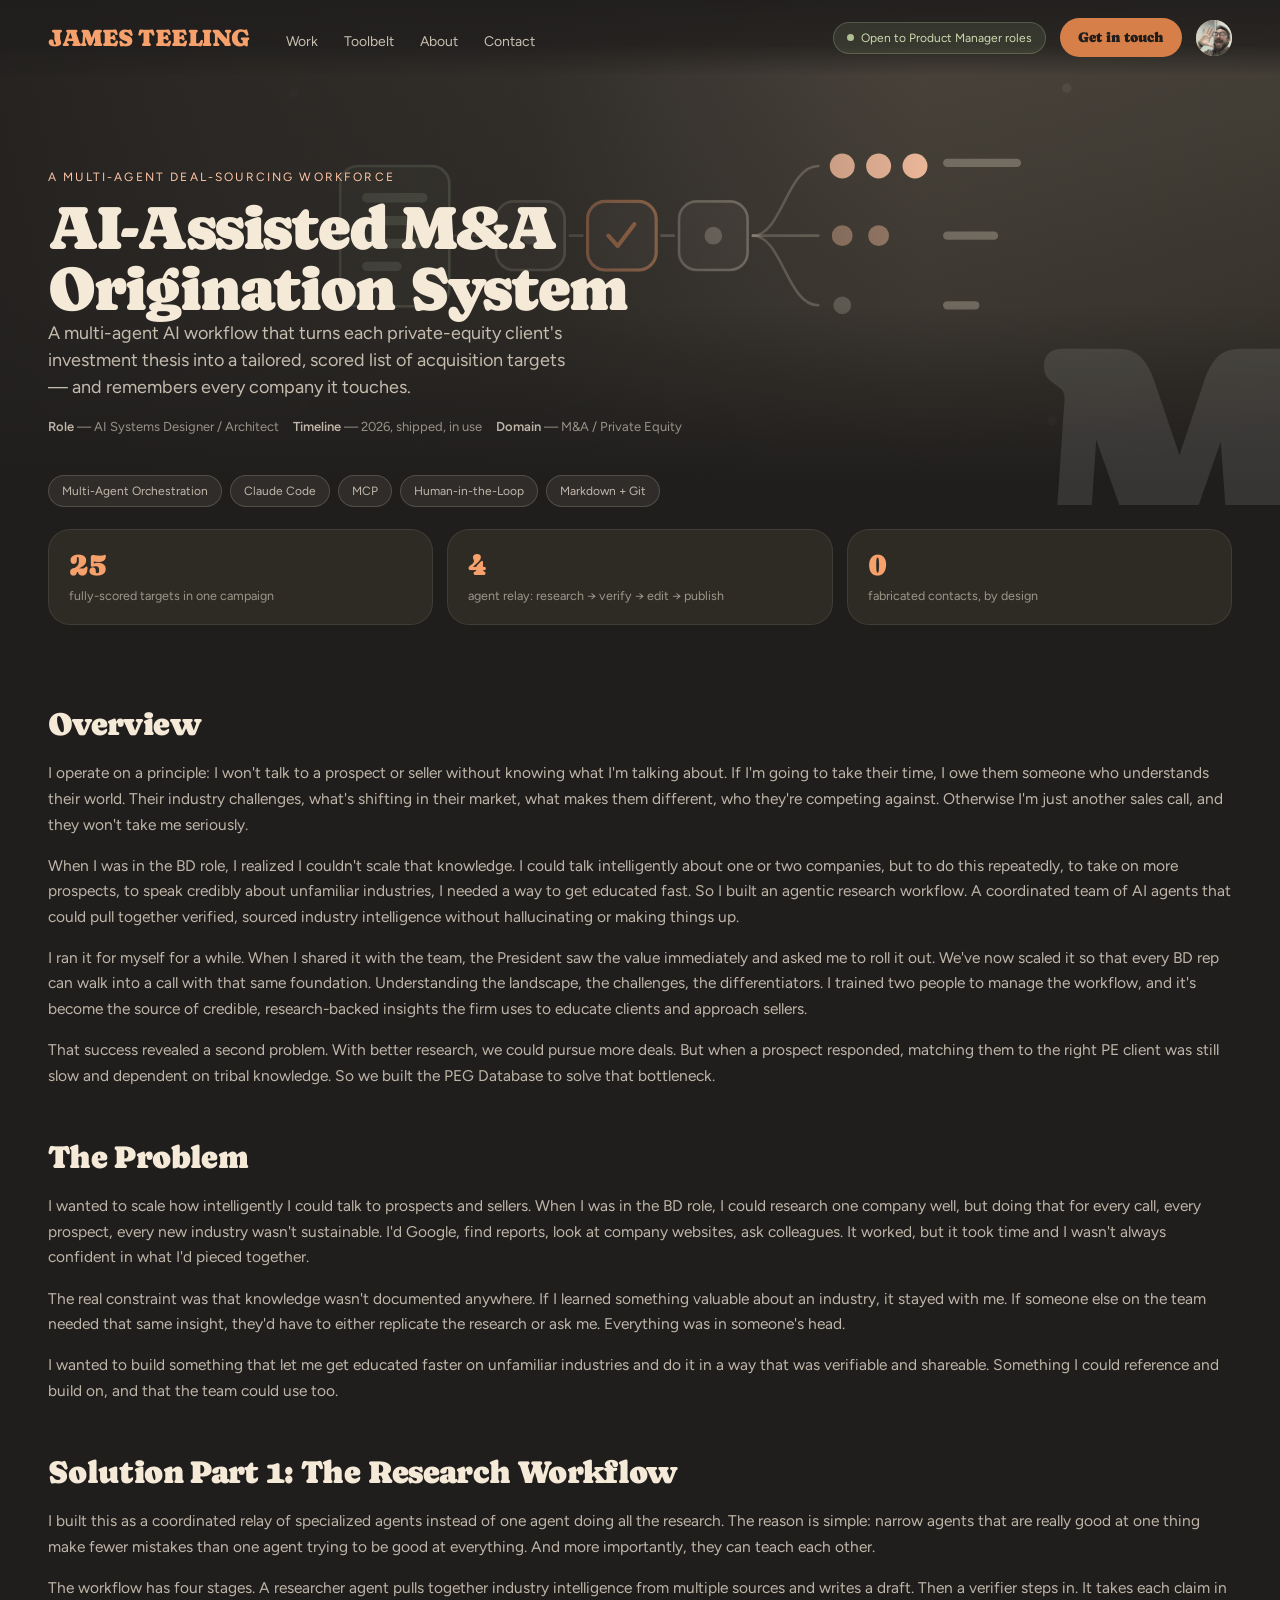
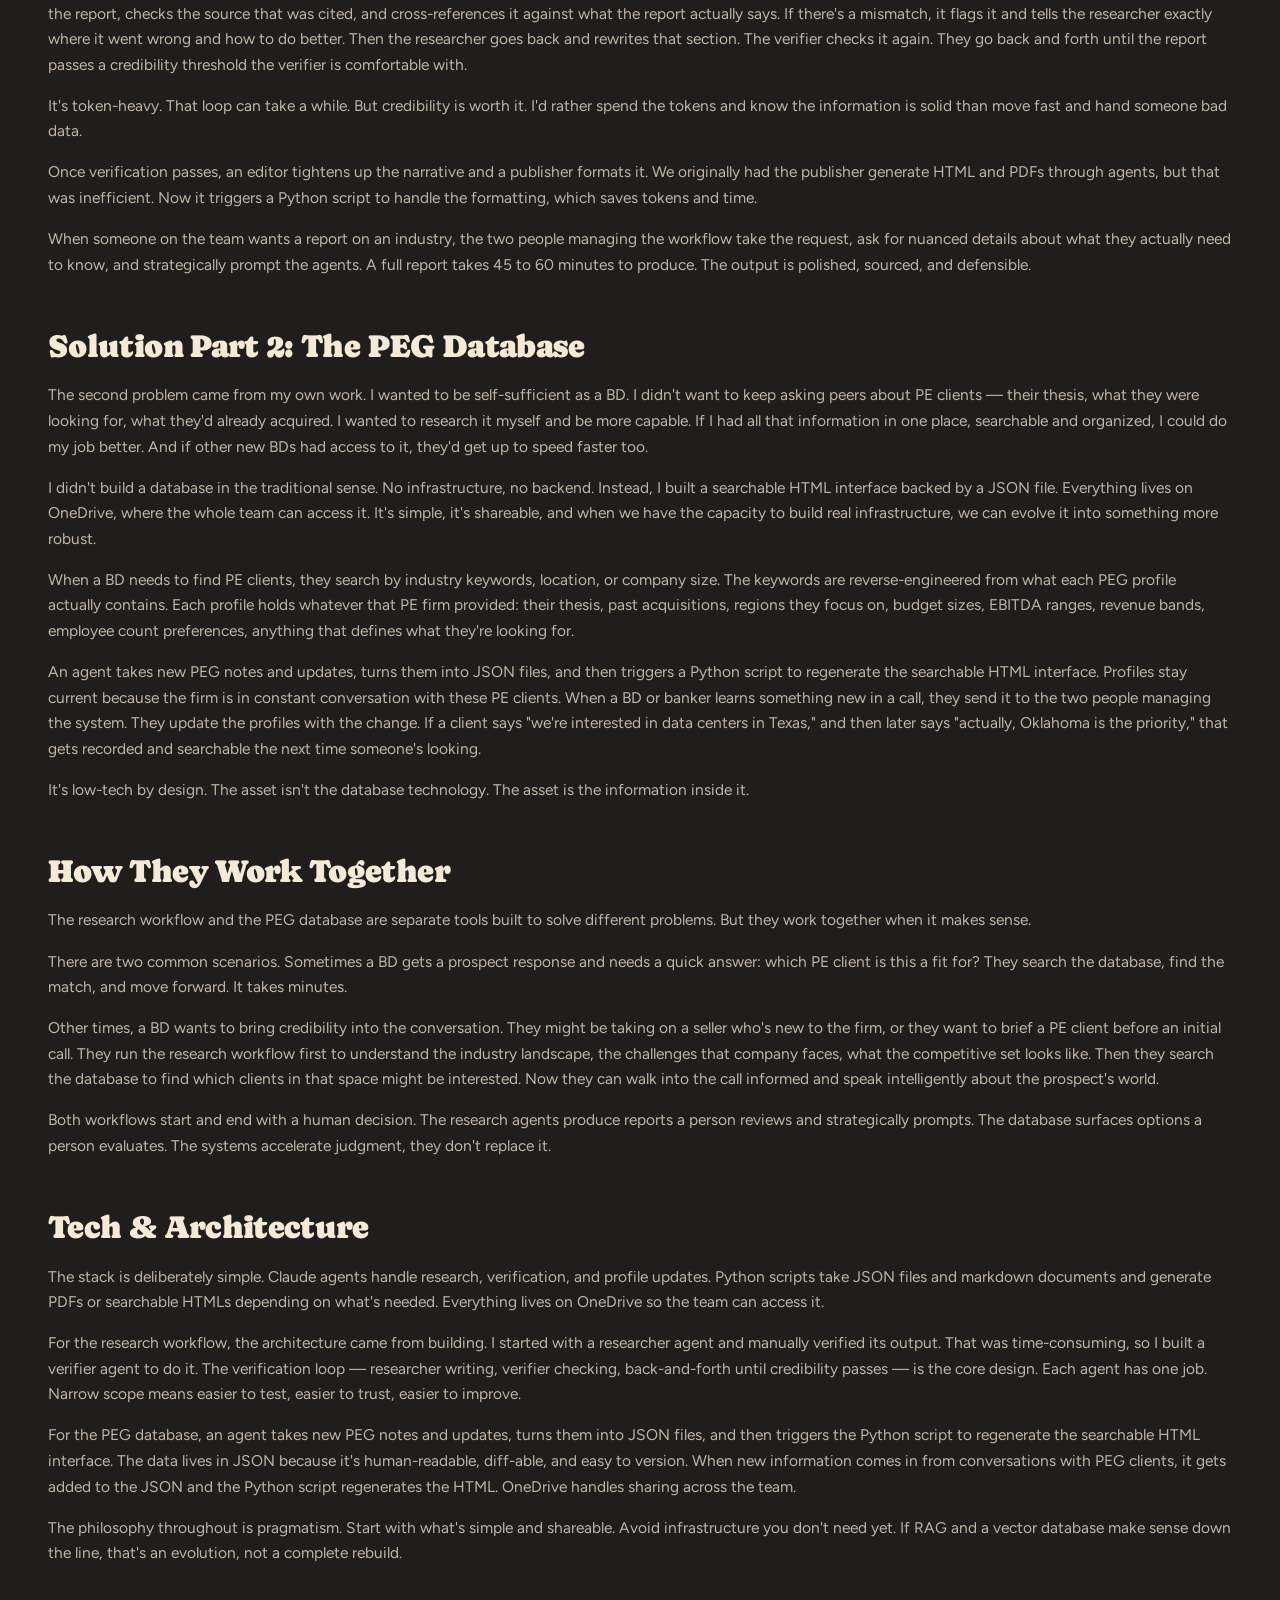
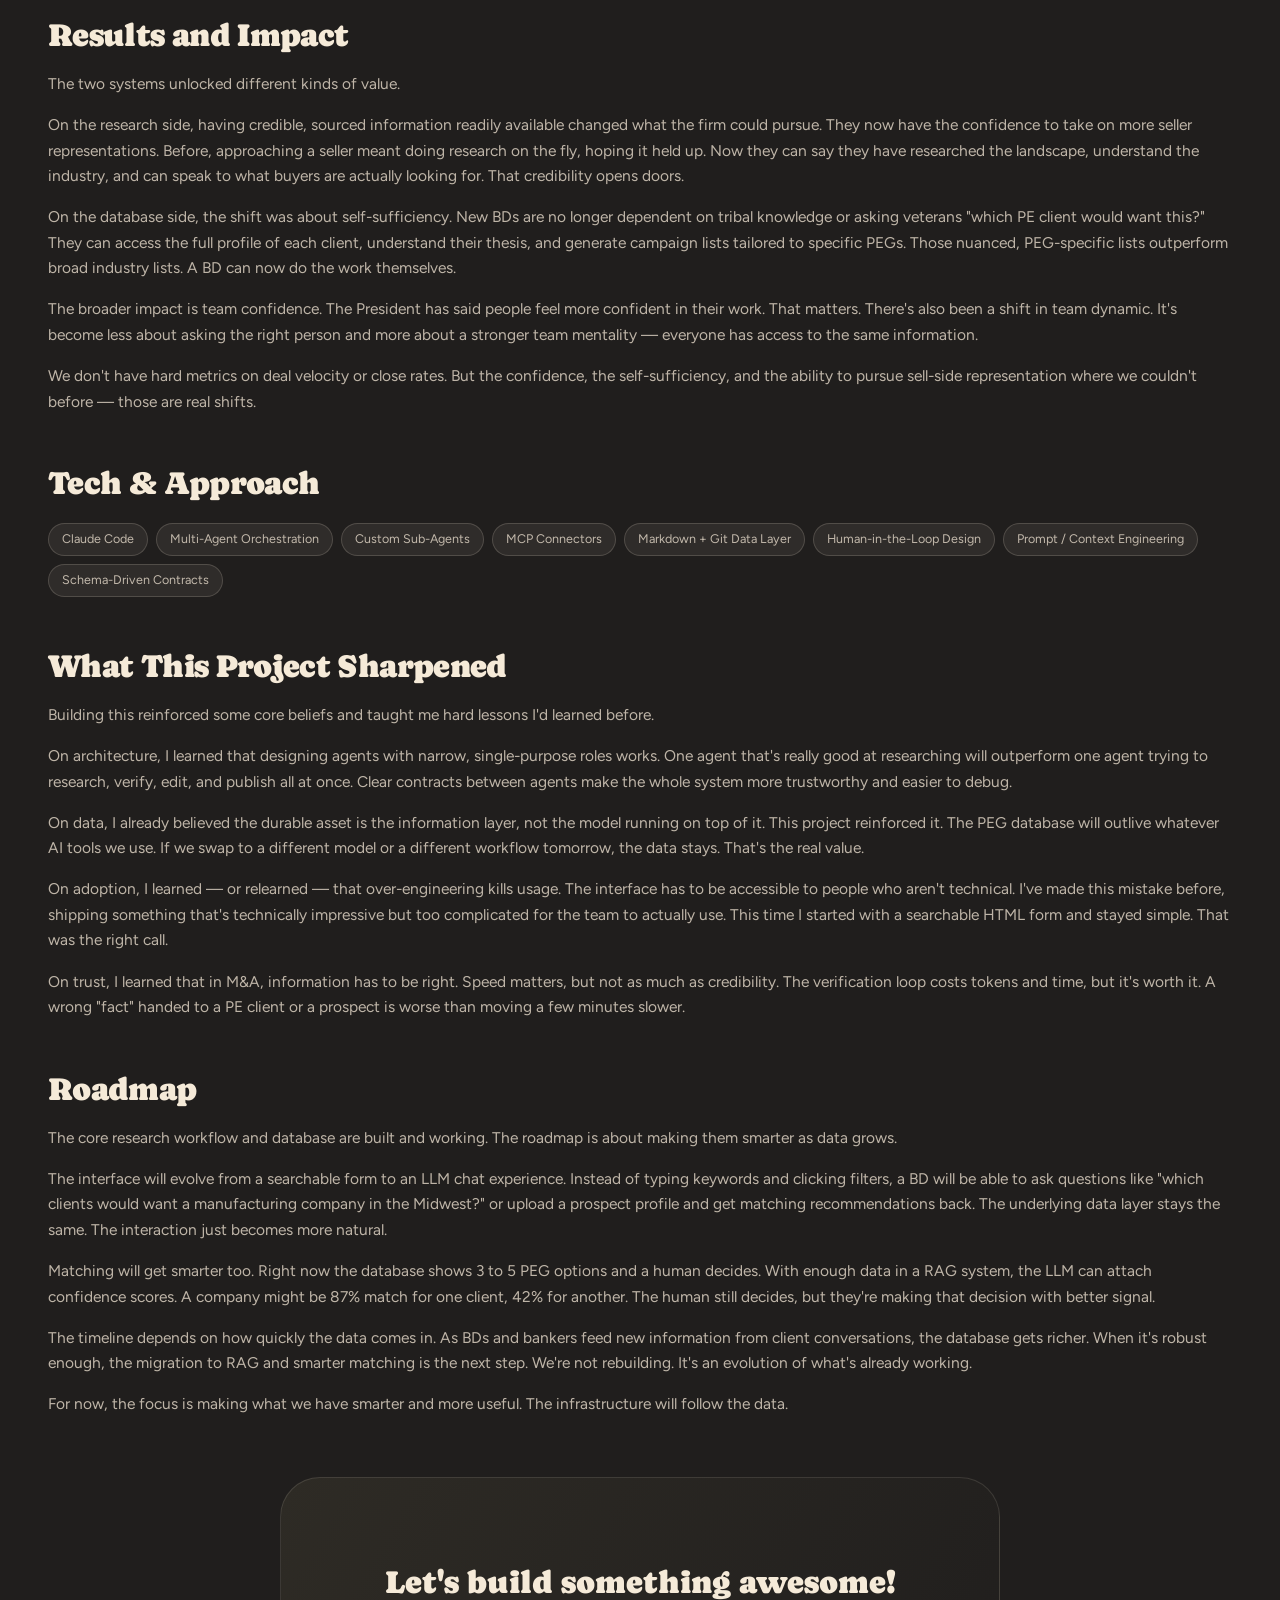
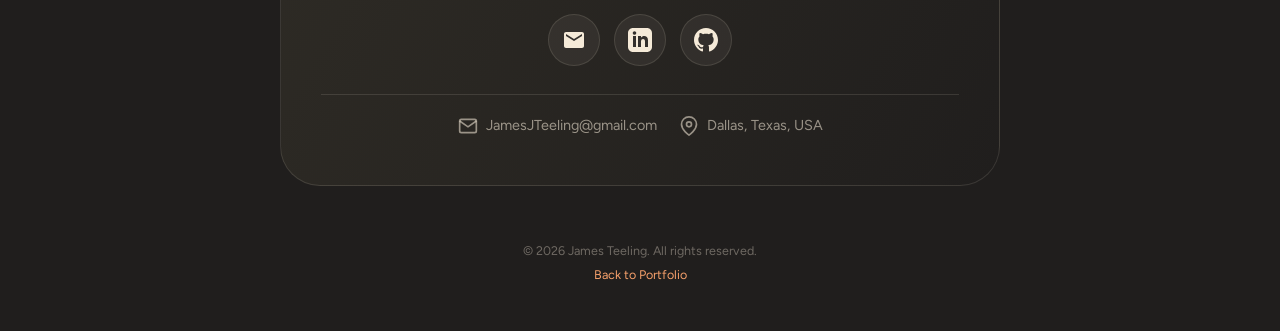
==== commit 0627a0f8: "Rewrite M&A origination case study with authentic narrative - Refocus from technical architecture to" ====
--- a/projects/ai-origination-system.html
+++ b/projects/ai-origination-system.html
@@ -205,194 +205,68 @@
         <!-- Overview -->
         <section class="content-section">
             <h2 class="section-title">Overview</h2>
-            <p>I designed and built an AI-assisted origination system for an M&amp;A advisory firm — now live and in use at the firm — a boutique that finds privately-held companies open to being sold and matches them to the right private-equity buyer. Origination is the top of the deal funnel, and it has traditionally been slow, memory-dependent, and hard to repeat: every campaign started from a blank page.</p>
-            <p>The system is a coordinated team of specialized AI agents built on top of a durable <strong>data layer</strong>. Agents do the heavy lifting — research, list-building, scoring, formatting — but the design philosophy is deliberate: the AI produces drafts, humans make the decisions, and the compounding value lives in the data the firm accumulates, not in any single generation.</p>
-            <div class="principle-banner">
-                <p>"AI as a tool, not a crutch — every agent output is a draft a human reviews, and the firm's durable asset is the memory it builds, not the model that runs it."</p>
-            </div>
+            <p>I operate on a principle: I won't talk to a prospect or seller without knowing what I'm talking about. If I'm going to take their time, I owe them someone who understands their world. Their industry challenges, what's shifting in their market, what makes them different, who they're competing against. Otherwise I'm just another sales call, and they won't take me seriously.</p>
+            <p>When I was in the BD role, I realized I couldn't scale that knowledge. I could talk intelligently about one or two companies, but to do this repeatedly, to take on more prospects, to speak credibly about unfamiliar industries, I needed a way to get educated fast. So I built an agentic research workflow. A coordinated team of AI agents that could pull together verified, sourced industry intelligence without hallucinating or making things up.</p>
+            <p>I ran it for myself for a while. When I shared it with the team, the President saw the value immediately and asked me to roll it out. We've now scaled it so that every BD rep can walk into a call with that same foundation. Understanding the landscape, the challenges, the differentiators. I trained two people to manage the workflow, and it's become the source of credible, research-backed insights the firm uses to educate clients and approach sellers.</p>
+            <p>That success revealed a second problem. With better research, we could pursue more deals. But when a prospect responded, matching them to the right PE client was still slow and dependent on tribal knowledge. So we built the PEG Database to solve that bottleneck.</p>
         </section>
 
         <!-- The Problem -->
         <section class="content-section">
             <h2 class="section-title">The Problem</h2>
-            <div class="highlight-box">
-                <h3>Challenge</h3>
-                <p>Boutique origination runs on human memory and one-off effort. A client explains what they want on a call; an analyst holds that thesis in their head and builds a list keyed to a single theme — usually just "industry." Companies already owned or already contacted slip back into lists. When a company finally replies weeks later, someone has to remember which client it was ever meant for. Nothing compounds — the next campaign begins from zero.</p>
-            </div>
-            <p>The specific failure points I set out to solve:</p>
-            <ul>
-                <li><strong>Shallow targeting:</strong> lists built on one dimension instead of the client's full investment thesis.</li>
-                <li><strong>No institutional memory:</strong> the firm's knowledge lived in inboxes and analysts' heads, not in a durable store.</li>
-                <li><strong>Lost attribution:</strong> when a reply landed, "who was this for?" was answered from memory, if at all.</li>
-                <li><strong>Manual, repeated grind:</strong> research, contact hunting, and list formatting redone by hand every time.</li>
-            </ul>
-        </section>
-
-        <!-- The Solution -->
-        <section class="content-section">
-            <h2 class="section-title">The Solution: A Data Layer With an AI Workforce</h2>
-            <p>The spine of the system is <strong>not</strong> the agents — it's two living data stores that give the firm memory. Everything else reads from and writes back into them:</p>
-            <ul>
-                <li><strong>The Client Repository</strong> — one living investment thesis per PE client, updated from every intake call and quarterly catch-up. Each thesis carries a machine-readable criteria block that every downstream agent consumes.</li>
-                <li><strong>The Target Tracker</strong> — a ledger of every company the firm touches: which campaign it went into, which client(s) it was matched to, why, and its status. This is the reverse-lookup memory that answers "a company just replied — who was this for?"</li>
-            </ul>
-            <p>The agents are the workforce that operate on those stores. Tooling can change; the theses and the tracker come with the firm. On top of that spine, I designed three core AI workflows.</p>
-        </section>
-
-        <!-- Workflow 1: Research -->
-        <section class="content-section">
-            <h2 class="section-title">Workflow 1 — Deep Research Pipeline</h2>
-            <div class="workflow-card">
-                <span class="workflow-eyebrow">Company &amp; Industry Intelligence</span>
-                <h3>Research → Verify → Edit → Publish</h3>
-                <p>Before the firm approaches a company or briefs a client on a sector, it needs research it can trust. I built this as a four-stage relay of specialized agents rather than a single "go research this" prompt — because a lone model produces confident, plausible, and sometimes wrong output. Separating <em>generation</em> from <em>verification</em> is what makes the result defensible.</p>
-                <div class="agent-chain">
-                    <span class="agent-node">Ultra-Researcher</span>
-                    <span class="agent-arrow">→</span>
-                    <span class="agent-node">The Verifier</span>
-                    <span class="agent-arrow">→</span>
-                    <span class="agent-node">The Editor</span>
-                    <span class="agent-arrow">→</span>
-                    <span class="agent-node">The Publisher</span>
-                </div>
-                <ul>
-                    <li><strong>Ultra-Researcher</strong> runs deep, multi-source investigation across the web — financials, M&amp;A history, market landscape — into a structured draft.</li>
-                    <li><strong>The Verifier</strong> is an adversarial pass: it re-checks claims against sources and flags anything unsupported, so findings aren't just plausible, they're substantiated.</li>
-                    <li><strong>The Editor</strong> tightens the verified draft into a clean, decision-ready narrative.</li>
-                    <li><strong>The Publisher</strong> formats the final report for the client or internal use.</li>
-                </ul>
-                <p>The output feeds both sides of the system: sector intelligence sharpens a client's thesis, and company-level research informs how a target is approached.</p>
-            </div>
-        </section>
-
-        <!-- Workflow 2: Thesis + List -->
-        <section class="content-section">
-            <h2 class="section-title">Workflow 2 — Living Client Thesis &amp; List Generation</h2>
-            <div class="workflow-card">
-                <span class="workflow-eyebrow">Source of Truth · Client Repository</span>
-                <h3>Thesis Architect → List Builder</h3>
-                <p>This is the source-of-truth workflow — everything else feeds from it. Instead of a thesis living in an analyst's head, the <strong>Thesis Architect</strong> turns raw client material — intake-call notes, their portfolio, their website, quarterly updates — into a structured, <em>living</em> thesis document. Two design choices matter here:</p>
-                <ul>
-                    <li><strong>Inferences are tagged apart from stated facts.</strong> The agent never lets an assumption masquerade as something the client actually said, and it flags open questions to raise on the next call.</li>
-                    <li><strong>It maintains, not just creates.</strong> Each quarterly catch-up updates the same living document with a dated change log — so the thesis is always current and its evolution is auditable.</li>
-                </ul>
-                <p>The <strong>List Builder</strong> then reads that thesis and translates its <em>firmographic</em> criteria — business model, revenue band, geography, ownership type, seller-intent signals — into a ready-to-run search against a private-company intelligence platform. Two deliberate behaviors:</p>
-                <ul>
-                    <li><strong>It scopes multi-sector theses.</strong> Rather than a broad, unfocused blast, it recommends one focused slice (starting with the client's active platforms) so effort lands where it converts.</li>
-                    <li><strong>It excludes already-owned companies at search time</strong> — pointing the query at the firm's "already in CRM / already contacted" lists — so a company the firm already has is never re-surfaced.</li>
-                </ul>
-                <p>A key architectural nuance: the List Builder keeps metrics the data platform <em>can't</em> filter (EBITDA, margin, growth) out of the search entirely, deferring them to the scoring stage — matching each tool to what it's actually good at.</p>
-            </div>
-        </section>
-
-        <!-- Workflow 3: Matching -->
-        <section class="content-section">
-            <h2 class="section-title">Workflow 3 — Company-to-Client Matching</h2>
-            <div class="workflow-card">
-                <span class="workflow-eyebrow">Scoring &amp; Attribution</span>
-                <h3>The Matcher — bidirectional fit scoring</h3>
-                <p>The <strong>Matcher</strong> scores a company against a client thesis and returns tiers — <strong>Strong / Possible / Weak / Review / Excluded</strong> — each with a plain-English rationale. It's the judgment layer that turns a raw candidate list into a ranked, defensible one. Two things make it more than a similarity score:</p>
-                <ul>
-                    <li><strong>It runs in both directions.</strong> One thesis → a whole list (build a campaign), and one company → every client thesis (a new company appears, or a reply lands — who is this actually for?). That second direction is what powers the firm's attribution memory.</li>
-                    <li><strong>Fit and confidence are separate axes.</strong> Two-stage scoring applies confident-only gates first, then an ordinal weighted score. Thin data lowers <em>confidence</em> without faking a low <em>fit</em>, and an uncertain signal is flagged for human review — never silently dropped.</li>
-                </ul>
-                <p>Scored companies flow to a <strong>CSV export agent</strong> that maps each tier to a 0–100 match score, attaches the verified owner contact, and produces an import-ready file for the firm's CRM — with every score and every blank field explained, and nothing fabricated.</p>
-            </div>
-        </section>
-
-        <!-- End-to-end pipeline -->
-        <section class="content-section">
-            <h2 class="section-title">How It Fits Together</h2>
-            <p>End to end, a client thesis becomes an import-ready, scored target list — with a human review gate at every step, so no expensive action happens without approval.</p>
-            <div class="flow-grid">
-                <div class="flow-step">
-                    <h4>Client Thesis</h4>
-                    <p>Thesis Architect turns client material into a structured living thesis.</p>
-                    <span class="actor ai">AI Draft</span>
-                </div>
-                <div class="flow-step">
-                    <h4>Draft the Search</h4>
-                    <p>List Builder translates the thesis into a firmographic query, excluding already-owned companies.</p>
-                    <span class="actor ai">AI Draft</span>
-                </div>
-                <div class="flow-step">
-                    <h4>Pull Candidates</h4>
-                    <p>The human orchestrator runs the search and pulls firmographics + verified owner contacts.</p>
-                    <span class="actor human">Human-Run</span>
-                </div>
-                <div class="flow-step">
-                    <h4>Score the Fit</h4>
-                    <p>The Matcher tiers each company against the thesis with rationale.</p>
-                    <span class="actor ai">AI Draft</span>
-                </div>
-                <div class="flow-step">
-                    <h4>Export</h4>
-                    <p>0–100 match scores + owner contacts become an import-ready CRM file.</p>
-                    <span class="actor ai">AI Draft</span>
-                </div>
-                <div class="flow-step">
-                    <h4>Record &amp; Close the Loop</h4>
-                    <p>Every company lands in the Target Tracker and the exclusion list, so the next build skips it.</p>
-                    <span class="actor human">Human-Approved</span>
-                </div>
-            </div>
-        </section>
-
-        <!-- Architecture decisions -->
-        <section class="content-section">
-            <h2 class="section-title">Architecture &amp; Design Decisions</h2>
-            <p>The interesting problems in this build were less about prompting and more about systems design:</p>
-            <ul>
-                <li><strong>Data backbone: local-first Markdown + git.</strong> Simple, versioned, and AI-native. The theses and tracker are human-readable and diff-able, with a clean path to migrate to a database once structured lookup or multi-user editing becomes the bottleneck — not before.</li>
-                <li><strong>Orchestrator-runs-tools, agents-draft.</strong> A real platform constraint shaped the whole architecture: the external data connectors run in the main session, not inside spawned sub-agents. So the pattern throughout is that agents <em>draft and format</em> while the orchestrator <em>executes</em> the live, billable calls — which also happens to keep a human in the loop before anything is spent.</li>
-                <li><strong>Separation of concerns per agent.</strong> Each agent has one job and a clear contract with the next. Research is separated from verification; firmographic filtering is separated from fit scoring; scoring is separated from formatting. Narrow agents are easier to trust, test, and improve.</li>
-                <li><strong>Never fabricate.</strong> If a contact email or data point isn't available, the field is left blank — never invented. Trust is the product.</li>
-            </ul>
-        </section>
-
-        <!-- Impact -->
-        <section class="content-section">
-            <h2 class="section-title">Impact</h2>
-            <p>In one worked campaign, the system turned a single client's add-on thesis into <strong>25 fully-scored acquisition targets</strong> — each tiered, rationale-attached, paired with a verified owner contact, and formatted for direct CRM import. What used to be a multi-day analyst grind became a reviewed, repeatable pipeline.</p>
-            <p>More importantly, the firm now compounds. Every company it touches is remembered, attributed, and automatically excluded from future searches — so each campaign starts smarter than the last.</p>
-            <div class="table-scroll">
-                <table class="compare-table">
-                    <thead>
-                        <tr>
-                            <th></th>
-                            <th>Old Process</th>
-                            <th>This System</th>
-                        </tr>
-                    </thead>
-                    <tbody>
-                        <tr>
-                            <td>List basis</td>
-                            <td>One theme — usually just "industry"</td>
-                            <td>The client's full thesis, scored and tiered</td>
-                        </tr>
-                        <tr>
-                            <td>Already-owned</td>
-                            <td>Caught by memory, ad hoc</td>
-                            <td>Excluded automatically at search time</td>
-                        </tr>
-                        <tr>
-                            <td>Attribution</td>
-                            <td>Recalled from memory when a reply lands</td>
-                            <td>Recorded up front, instantly reverse-lookupable</td>
-                        </tr>
-                        <tr>
-                            <td>Contacts</td>
-                            <td>Manual hunt, deal by deal</td>
-                            <td>Owner name + verified email pulled in-flow</td>
-                        </tr>
-                        <tr>
-                            <td>Memory</td>
-                            <td>Every campaign starts from zero</td>
-                            <td>A compounding, versioned data asset</td>
-                        </tr>
-                    </tbody>
-                </table>
-            </div>
+            <p>I wanted to scale how intelligently I could talk to prospects and sellers. When I was in the BD role, I could research one company well, but doing that for every call, every prospect, every new industry wasn't sustainable. I'd Google, find reports, look at company websites, ask colleagues. It worked, but it took time and I wasn't always confident in what I'd pieced together.</p>
+            <p>The real constraint was that knowledge wasn't documented anywhere. If I learned something valuable about an industry, it stayed with me. If someone else on the team needed that same insight, they'd have to either replicate the research or ask me. Everything was in someone's head.</p>
+            <p>I wanted to build something that let me get educated faster on unfamiliar industries and do it in a way that was verifiable and shareable. Something I could reference and build on, and that the team could use too.</p>
+        </section>
+
+        <!-- The Solution Part 1: Research Workflow -->
+        <section class="content-section">
+            <h2 class="section-title">Solution Part 1: The Research Workflow</h2>
+            <p>I built this as a coordinated relay of specialized agents instead of one agent doing all the research. The reason is simple: narrow agents that are really good at one thing make fewer mistakes than one agent trying to be good at everything. And more importantly, they can teach each other.</p>
+            <p>The workflow has four stages. A researcher agent pulls together industry intelligence from multiple sources and writes a draft. Then a verifier steps in. It takes each claim in the report, checks the source that was cited, and cross-references it against what the report actually says. If there's a mismatch, it flags it and tells the researcher exactly where it went wrong and how to do better. Then the researcher goes back and rewrites that section. The verifier checks it again. They go back and forth until the report passes a credibility threshold the verifier is comfortable with.</p>
+            <p>It's token-heavy. That loop can take a while. But credibility is worth it. I'd rather spend the tokens and know the information is solid than move fast and hand someone bad data.</p>
+            <p>Once verification passes, an editor tightens up the narrative and a publisher formats it. We originally had the publisher generate HTML and PDFs through agents, but that was inefficient. Now it triggers a Python script to handle the formatting, which saves tokens and time.</p>
+            <p>When someone on the team wants a report on an industry, the two people managing the workflow take the request, ask for nuanced details about what they actually need to know, and strategically prompt the agents. A full report takes 45 to 60 minutes to produce. The output is polished, sourced, and defensible.</p>
+        </section>
+
+
+        <!-- Solution Part 2: The PEG Database -->
+        <section class="content-section">
+            <h2 class="section-title">Solution Part 2: The PEG Database</h2>
+            <p>The second problem came from my own work. I wanted to be self-sufficient as a BD. I didn't want to keep asking peers about PE clients — their thesis, what they were looking for, what they'd already acquired. I wanted to research it myself and be more capable. If I had all that information in one place, searchable and organized, I could do my job better. And if other new BDs had access to it, they'd get up to speed faster too.</p>
+            <p>I didn't build a database in the traditional sense. No infrastructure, no backend. Instead, I built a searchable HTML interface backed by a JSON file. Everything lives on OneDrive, where the whole team can access it. It's simple, it's shareable, and when we have the capacity to build real infrastructure, we can evolve it into something more robust.</p>
+            <p>When a BD needs to find PE clients, they search by industry keywords, location, or company size. The keywords are reverse-engineered from what each PEG profile actually contains. Each profile holds whatever that PE firm provided: their thesis, past acquisitions, regions they focus on, budget sizes, EBITDA ranges, revenue bands, employee count preferences, anything that defines what they're looking for.</p>
+            <p>An agent takes new PEG notes and updates, turns them into JSON files, and then triggers a Python script to regenerate the searchable HTML interface. Profiles stay current because the firm is in constant conversation with these PE clients. When a BD or banker learns something new in a call, they send it to the two people managing the system. They update the profiles with the change. If a client says "we're interested in data centers in Texas," and then later says "actually, Oklahoma is the priority," that gets recorded and searchable the next time someone's looking.</p>
+            <p>It's low-tech by design. The asset isn't the database technology. The asset is the information inside it.</p>
+        </section>
+
+
+        <!-- How They Work Together -->
+        <section class="content-section">
+            <h2 class="section-title">How They Work Together</h2>
+            <p>The research workflow and the PEG database are separate tools built to solve different problems. But they work together when it makes sense.</p>
+            <p>There are two common scenarios. Sometimes a BD gets a prospect response and needs a quick answer: which PE client is this a fit for? They search the database, find the match, and move forward. It takes minutes.</p>
+            <p>Other times, a BD wants to bring credibility into the conversation. They might be taking on a seller who's new to the firm, or they want to brief a PE client before an initial call. They run the research workflow first to understand the industry landscape, the challenges that company faces, what the competitive set looks like. Then they search the database to find which clients in that space might be interested. Now they can walk into the call informed and speak intelligently about the prospect's world.</p>
+            <p>Both workflows start and end with a human decision. The research agents produce reports a person reviews and strategically prompts. The database surfaces options a person evaluates. The systems accelerate judgment, they don't replace it.</p>
+        </section>
+
+        <!-- Tech & Architecture -->
+        <section class="content-section">
+            <h2 class="section-title">Tech & Architecture</h2>
+            <p>The stack is deliberately simple. Claude agents handle research, verification, and profile updates. Python scripts take JSON files and markdown documents and generate PDFs or searchable HTMLs depending on what's needed. Everything lives on OneDrive so the team can access it.</p>
+            <p>For the research workflow, the architecture came from building. I started with a researcher agent and manually verified its output. That was time-consuming, so I built a verifier agent to do it. The verification loop — researcher writing, verifier checking, back-and-forth until credibility passes — is the core design. Each agent has one job. Narrow scope means easier to test, easier to trust, easier to improve.</p>
+            <p>For the PEG database, an agent takes new PEG notes and updates, turns them into JSON files, and then triggers the Python script to regenerate the searchable HTML interface. The data lives in JSON because it's human-readable, diff-able, and easy to version. When new information comes in from conversations with PEG clients, it gets added to the JSON and the Python script regenerates the HTML. OneDrive handles sharing across the team.</p>
+            <p>The philosophy throughout is pragmatism. Start with what's simple and shareable. Avoid infrastructure you don't need yet. If RAG and a vector database make sense down the line, that's an evolution, not a complete rebuild.</p>
+        </section>
+
+        <!-- Results and Impact -->
+        <section class="content-section">
+            <h2 class="section-title">Results and Impact</h2>
+            <p>The two systems unlocked different kinds of value.</p>
+            <p>On the research side, having credible, sourced information readily available changed what the firm could pursue. They now have the confidence to take on more seller representations. Before, approaching a seller meant doing research on the fly, hoping it held up. Now they can say they have researched the landscape, understand the industry, and can speak to what buyers are actually looking for. That credibility opens doors.</p>
+            <p>On the database side, the shift was about self-sufficiency. New BDs are no longer dependent on tribal knowledge or asking veterans "which PE client would want this?" They can access the full profile of each client, understand their thesis, and generate campaign lists tailored to specific PEGs. Those nuanced, PEG-specific lists outperform broad industry lists. A BD can now do the work themselves.</p>
+            <p>The broader impact is team confidence. The President has said people feel more confident in their work. That matters. There's also been a shift in team dynamic. It's become less about asking the right person and more about a stronger team mentality — everyone has access to the same information.</p>
+            <p>We don't have hard metrics on deal velocity or close rates. But the confidence, the self-sufficiency, and the ability to pursue sell-side representation where we couldn't before — those are real shifts.</p>
         </section>
 
         <!-- Tech stack -->
@@ -410,27 +284,24 @@
             </div>
         </section>
 
-        <!-- Skills / What I Learned -->
+        <!-- What This Project Sharpened -->
         <section class="content-section">
             <h2 class="section-title">What This Project Sharpened</h2>
-            <ul>
-                <li><strong>AI systems architecture:</strong> designing a fleet of narrow, single-purpose agents with clean contracts between them — instead of one over-loaded generalist prompt.</li>
-                <li><strong>Data-first thinking:</strong> recognizing that the durable value is the accumulating data layer, and designing the agents to serve it rather than the other way around.</li>
-                <li><strong>Designing for trust:</strong> adversarial verification, tagged inferences, separated fit-vs-confidence, and a no-fabrication rule — because in M&amp;A a wrong "fact" is worse than a missing one.</li>
-                <li><strong>Human-in-the-loop product sense:</strong> placing review gates exactly where a costly or irreversible action happens, so automation accelerates judgment instead of replacing it.</li>
-                <li><strong>Working within platform constraints:</strong> turning a hard limitation (where tools can and can't run) into a cleaner orchestrator-and-workforce architecture.</li>
-            </ul>
+            <p>Building this reinforced some core beliefs and taught me hard lessons I'd learned before.</p>
+            <p>On architecture, I learned that designing agents with narrow, single-purpose roles works. One agent that's really good at researching will outperform one agent trying to research, verify, edit, and publish all at once. Clear contracts between agents make the whole system more trustworthy and easier to debug.</p>
+            <p>On data, I already believed the durable asset is the information layer, not the model running on top of it. This project reinforced it. The PEG database will outlive whatever AI tools we use. If we swap to a different model or a different workflow tomorrow, the data stays. That's the real value.</p>
+            <p>On adoption, I learned — or relearned — that over-engineering kills usage. The interface has to be accessible to people who aren't technical. I've made this mistake before, shipping something that's technically impressive but too complicated for the team to actually use. This time I started with a searchable HTML form and stayed simple. That was the right call.</p>
+            <p>On trust, I learned that in M&A, information has to be right. Speed matters, but not as much as credibility. The verification loop costs tokens and time, but it's worth it. A wrong "fact" handed to a PE client or a prospect is worse than moving a few minutes slower.</p>
         </section>
 
         <!-- Roadmap -->
         <section class="content-section">
             <h2 class="section-title">Roadmap</h2>
-            <p>The core origination pipeline is built and producing real deliverables. What's next:</p>
-            <ul>
-                <li><strong>Campaign Writer:</strong> combine the scored list, sector research, and the client's angle into tailored outreach cadence copy.</li>
-                <li><strong>Response Triage:</strong> when a company replies, auto-look it up in the Target Tracker and hand the rep a one-page brief — who this was for, why, and what to know walking into the call.</li>
-                <li><strong>Structured store migration:</strong> move from Markdown to a queryable database once multi-user editing and structured lookup become the bottleneck.</li>
-            </ul>
+            <p>The core research workflow and database are built and working. The roadmap is about making them smarter as data grows.</p>
+            <p>The interface will evolve from a searchable form to an LLM chat experience. Instead of typing keywords and clicking filters, a BD will be able to ask questions like "which clients would want a manufacturing company in the Midwest?" or upload a prospect profile and get matching recommendations back. The underlying data layer stays the same. The interaction just becomes more natural.</p>
+            <p>Matching will get smarter too. Right now the database shows 3 to 5 PEG options and a human decides. With enough data in a RAG system, the LLM can attach confidence scores. A company might be 87% match for one client, 42% for another. The human still decides, but they're making that decision with better signal.</p>
+            <p>The timeline depends on how quickly the data comes in. As BDs and bankers feed new information from client conversations, the database gets richer. When it's robust enough, the migration to RAG and smarter matching is the next step. We're not rebuilding. It's an evolution of what's already working.</p>
+            <p>For now, the focus is making what we have smarter and more useful. The infrastructure will follow the data.</p>
         </section>
 
         <!-- Call to Action -->
--- a/projects/case-study.css
+++ b/projects/case-study.css
@@ -42,7 +42,7 @@
 /* ---------------------------------------------------------------- content */
 
 .project-content {
-  max-width: 780px; margin: 0 auto;
+  max-width: 1440px; margin: 0 auto;
   padding: 56px var(--gutter) 20px;
 }
 
@@ -190,7 +190,7 @@
 /* ---------------------------------------------------------------- footer */
 
 .project-footer {
-  max-width: 780px; margin: 0 auto; padding: 30px var(--gutter) 40px; text-align: center;
+  max-width: 1440px; margin: 0 auto; padding: 30px var(--gutter) 40px; text-align: center;
 }
 .project-footer p { color: var(--ink-ghost); font-size: 12.5px; margin: 6px 0; }
 .project-footer a { color: var(--accent-hover); }
